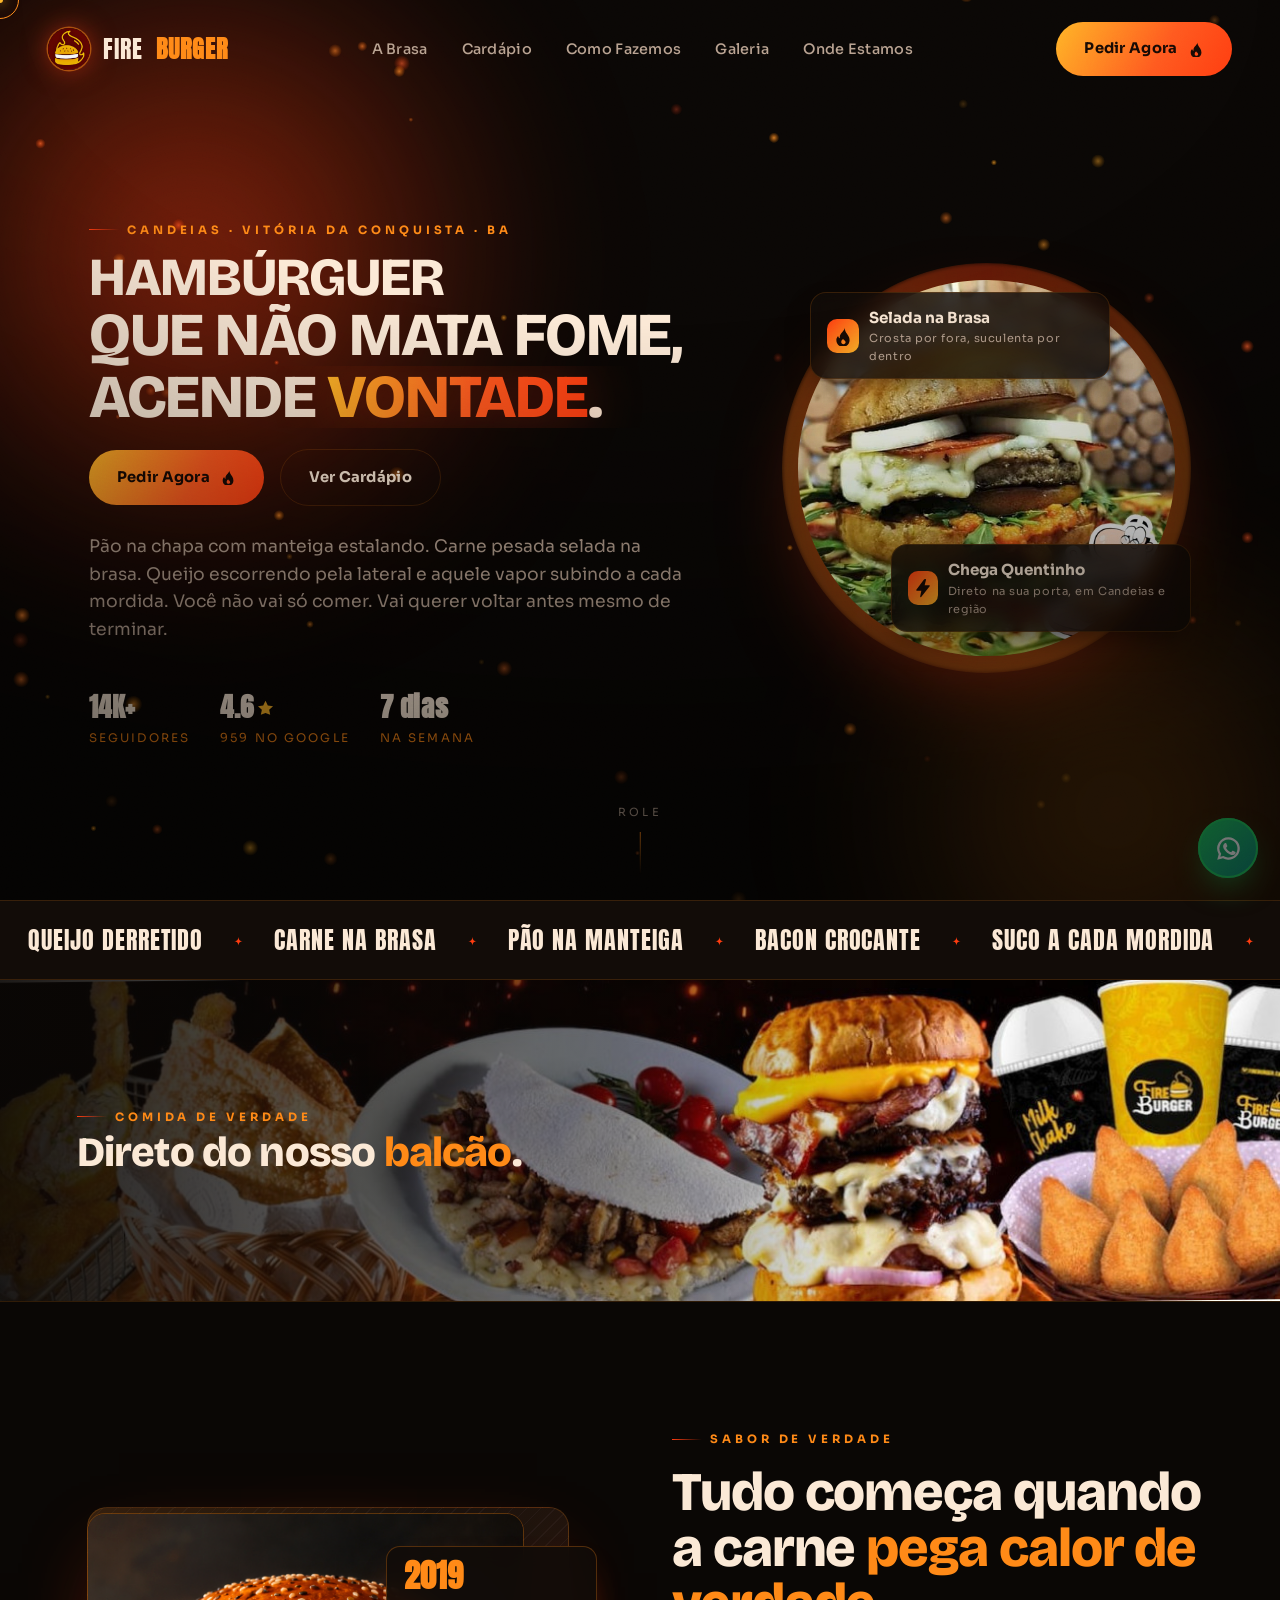
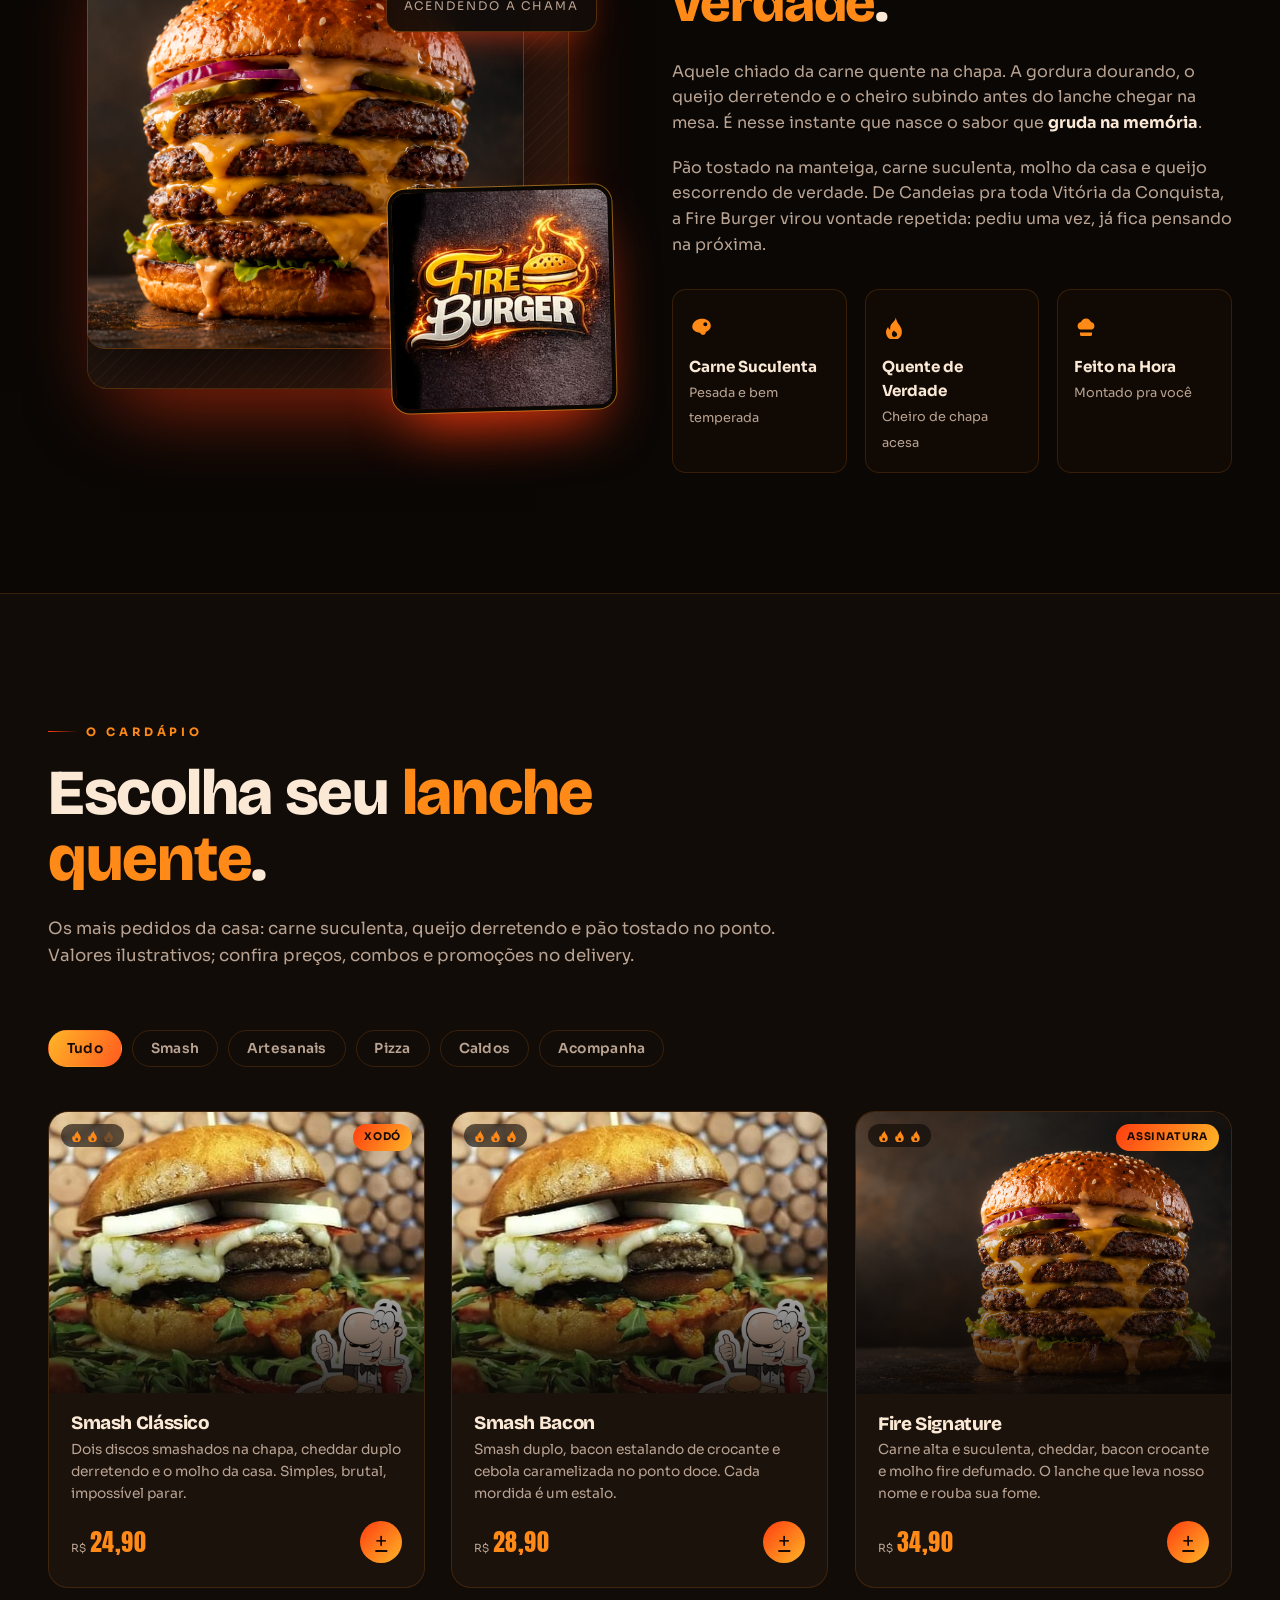
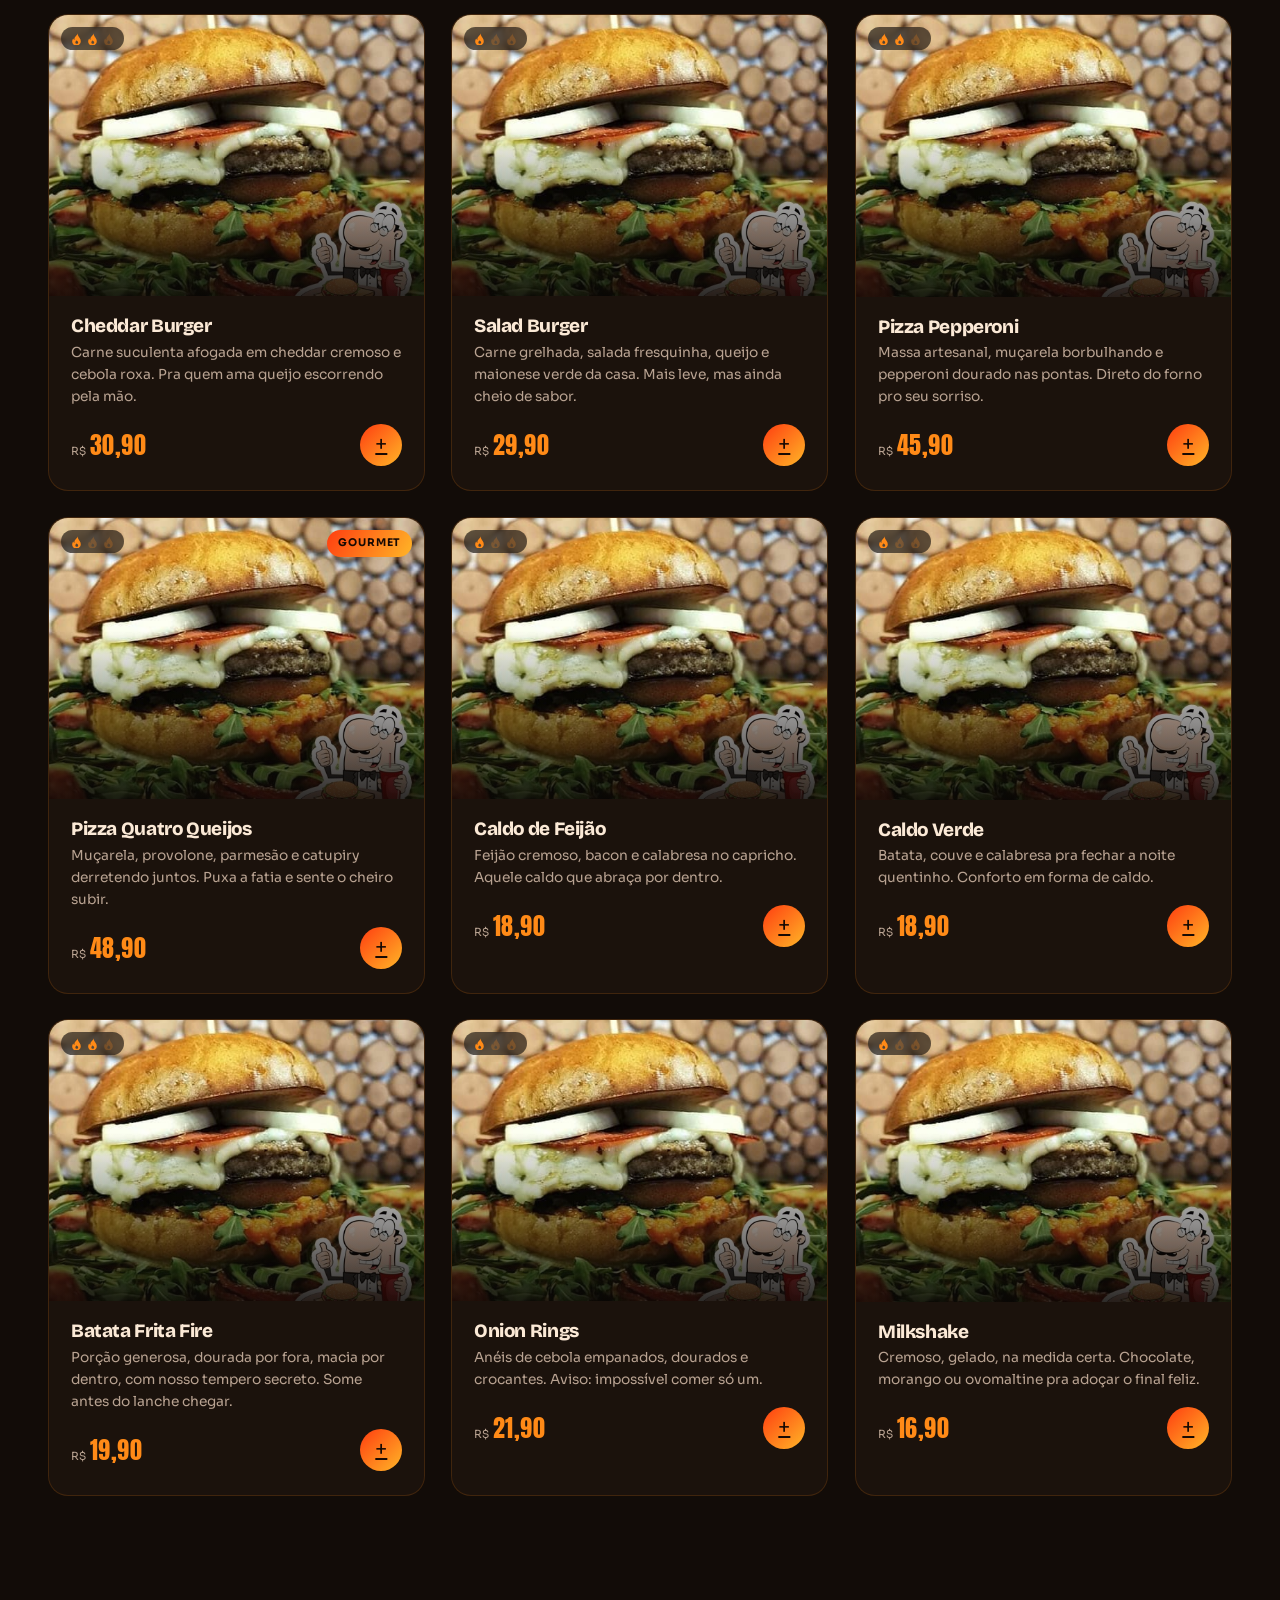
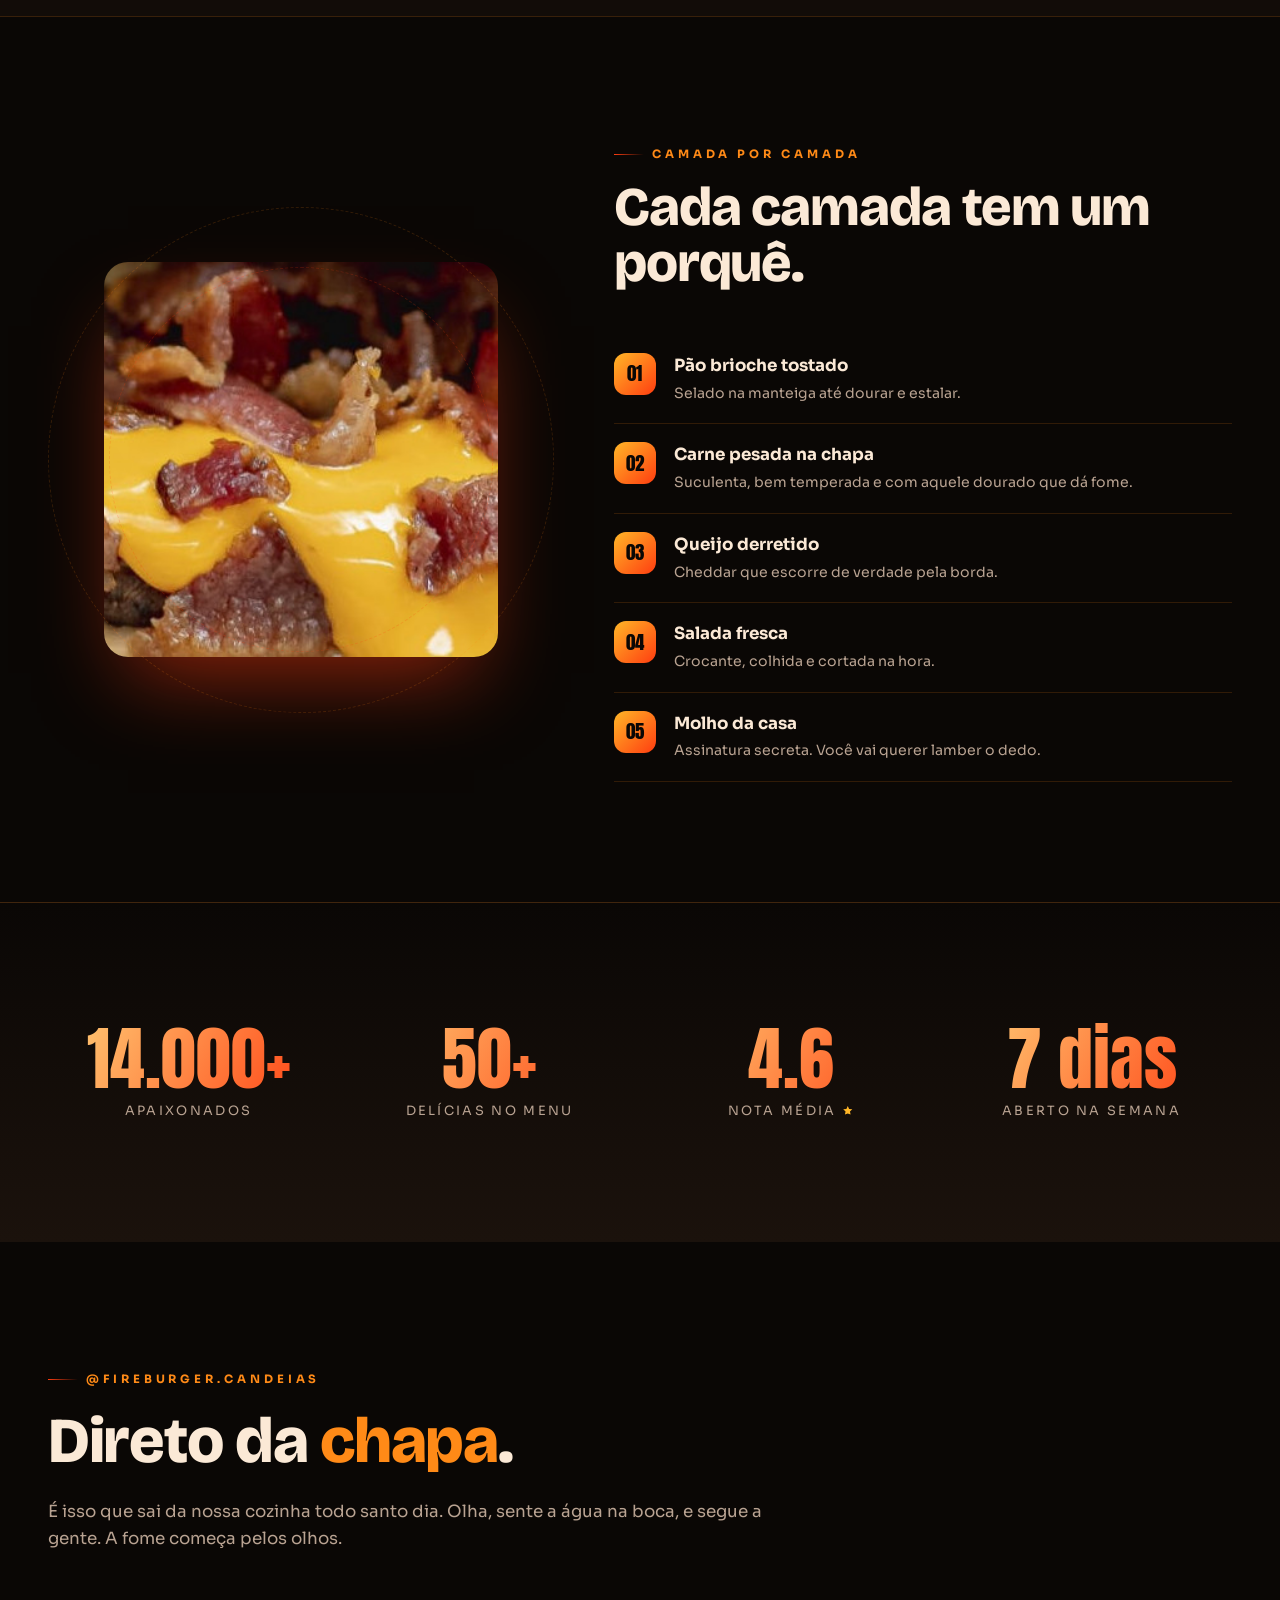
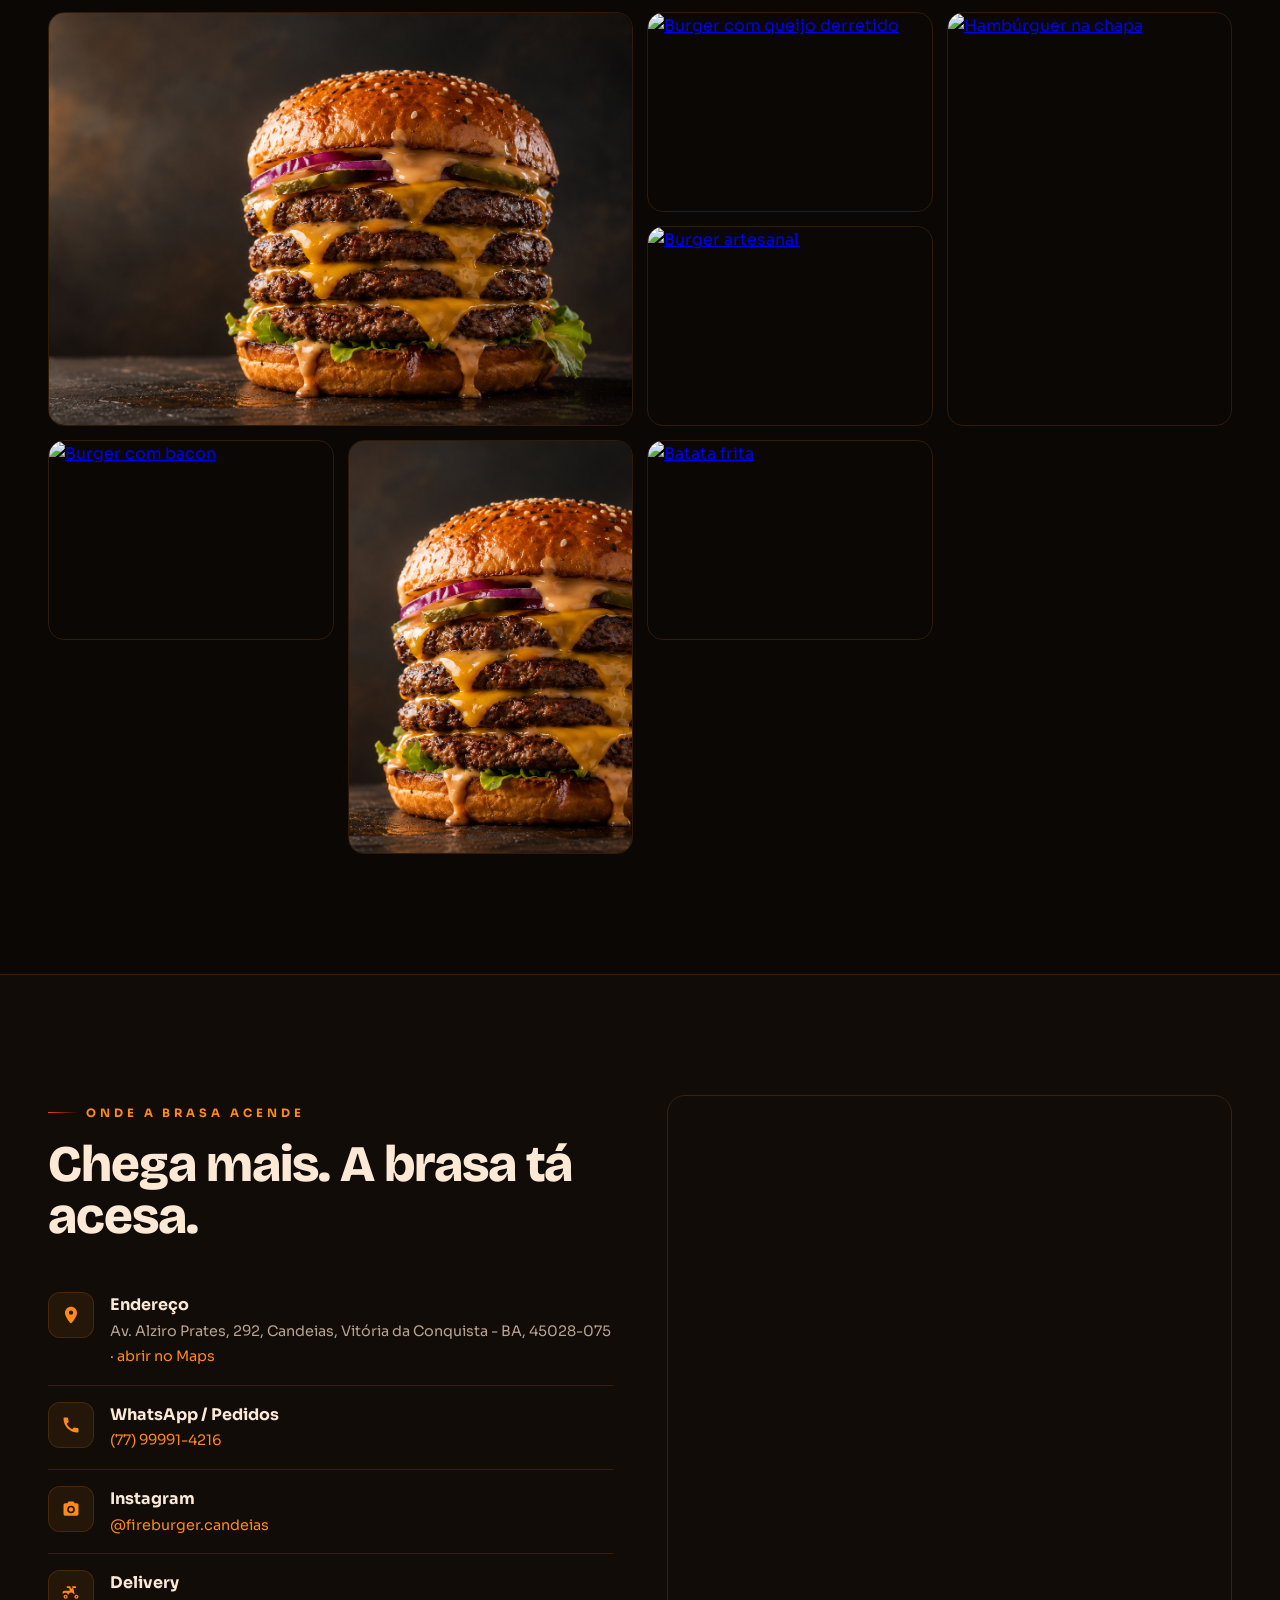
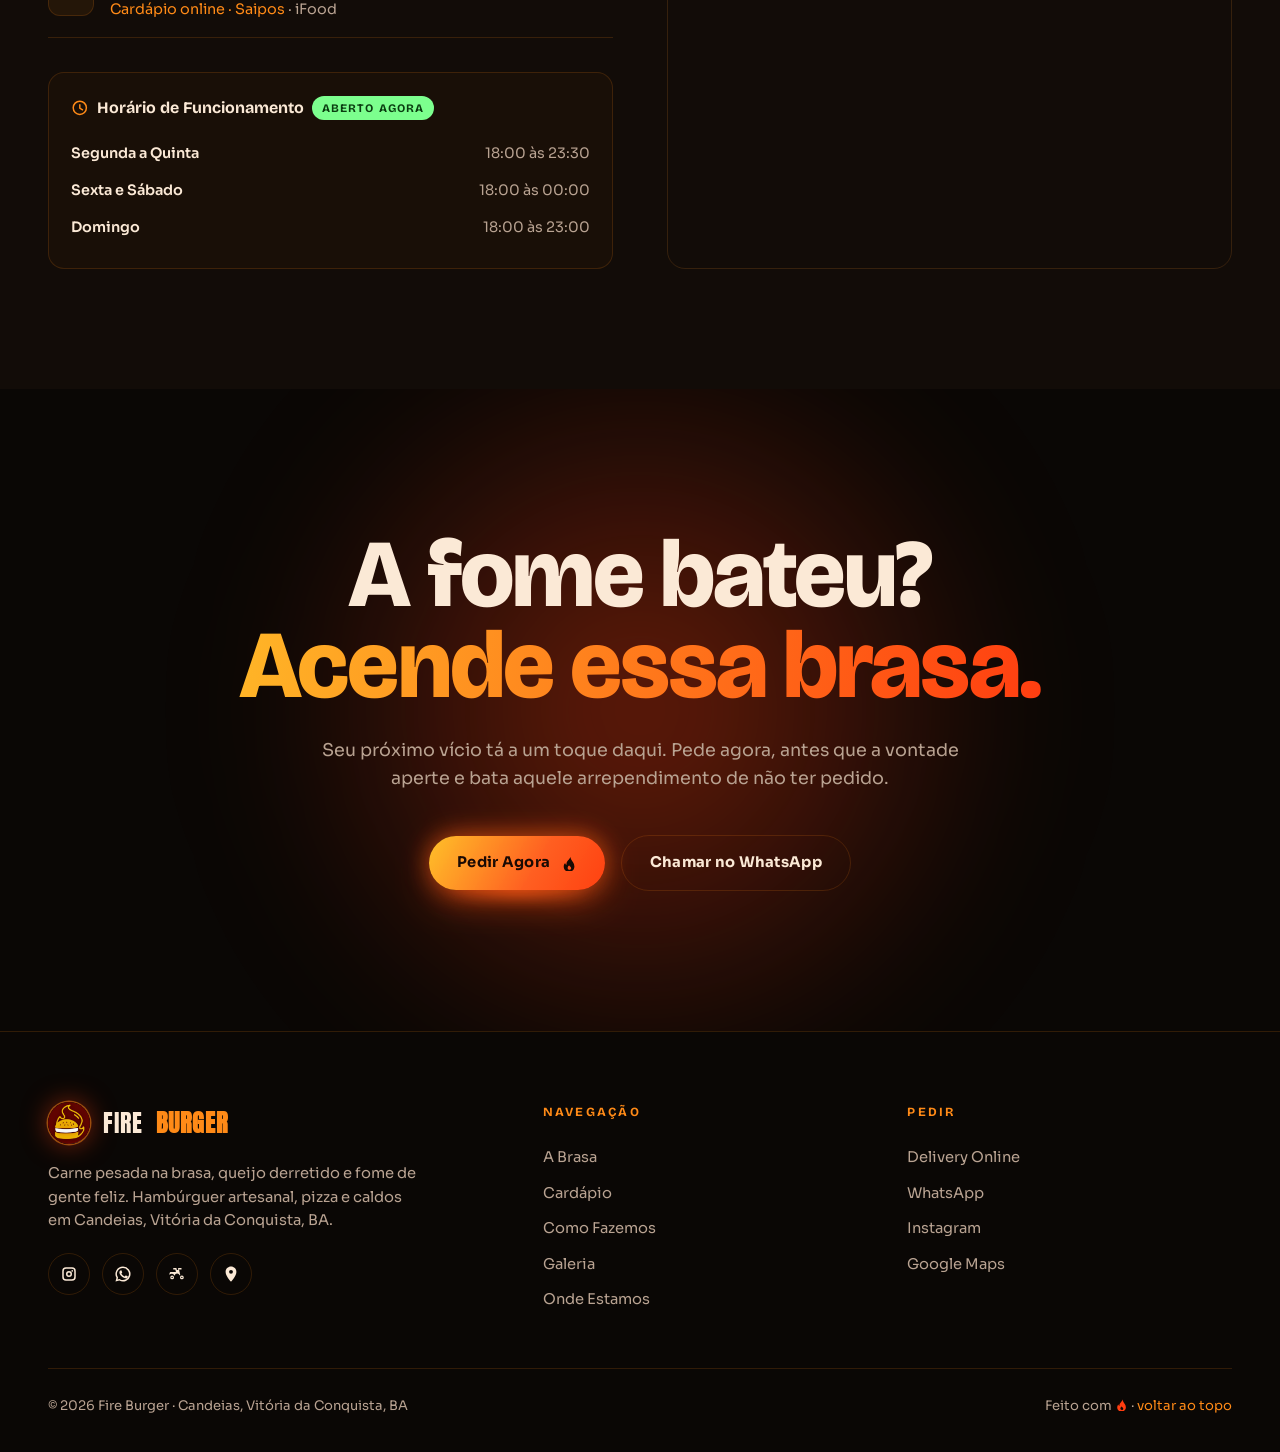
==== index.html @ 4ab3d358 "SEO: schema LocalBusiness, OG tags, geo meta, keywords, maps link - JSON-LD Restaurant schema (ender" ====
<!DOCTYPE html>
<html lang="pt-BR">
<head>
<meta charset="UTF-8" />
<meta name="viewport" content="width=device-width, initial-scale=1.0" />
<title>Fire Burger · Hambúrguer Artesanal na Brasa · Candeias, Vitória da Conquista</title>
<meta name="description" content="Carne pesada selada na brasa, queijo escorrendo e pão tostado na manteiga. Hambúrguer artesanal, pizza e caldos em Candeias, Vitória da Conquista. Peça agora, a fome não espera." />
<meta property="og:title" content="Fire Burger · Hambúrguer que não mata fome, acende vontade." />
<meta property="og:description" content="Carne na brasa, queijo derretido, cada mordida soltando vapor. Candeias, Vitória da Conquista BA." />
<meta property="og:type" content="restaurant" />
<meta property="og:url" content="https://fireburguer.com.br/" />
<meta property="og:image" content="https://fireburguer.com.br/logo-fire-burger-perfil-1024.png" />
<meta property="og:image:width" content="1024" />
<meta property="og:image:height" content="1024" />
<meta property="og:locale" content="pt_BR" />
<meta property="og:site_name" content="Fire Burger" />
<meta name="twitter:card" content="summary_large_image" />
<meta name="twitter:title" content="Fire Burger · Hambúrguer Artesanal na Brasa · Candeias, VCA" />
<meta name="twitter:description" content="Carne na brasa, queijo derretido, delivery em Candeias, Vitória da Conquista BA. Peça agora." />
<meta name="twitter:image" content="https://fireburguer.com.br/logo-fire-burger-perfil-1024.png" />
<meta name="robots" content="index, follow" />
<meta name="keywords" content="hamburgueria Candeias, hamburguer artesanal Vitória da Conquista, hamburguer na brasa VCA, hamburgueria delivery Candeias BA, lanche Candeias, hamburguer artesanal Candeias, Fire Burger, pizza Candeias, caldo Candeias, hamburgueria VCA" />
<meta name="geo.region" content="BR-BA" />
<meta name="geo.placename" content="Candeias, Vitória da Conquista" />
<meta name="geo.position" content="-14.857;-40.838" />
<meta name="ICBM" content="-14.857, -40.838" />
<link rel="canonical" href="https://fireburguer.com.br/" />
<link rel="icon" type="image/jpeg" href="logo%20fire%20burguer.jpeg" />
<link rel="apple-touch-icon" href="logo%20fire%20burguer.jpeg" />
<link rel="preconnect" href="https://fonts.googleapis.com" />
<link rel="preconnect" href="https://fonts.gstatic.com" crossorigin />
<link href="https://fonts.googleapis.com/css2?family=Anton&family=Sora:wght@300;400;500;600;700;800&family=Bricolage+Grotesque:opsz,wght@12..96,500;12..96,700;12..96,800&display=swap" rel="stylesheet" />
<style>
/* ============================================================
   FIRE BURGER — single-file premium presentation site
   Paleta: carvão + brasa (ember red → orange → amber)
   Trocar fotos/preços/horários reais do cliente onde marcado.
   ============================================================ */

:root{
  --char-900:#0a0705;       /* carvão profundo */
  --char-800:#120c08;
  --char-700:#1b120c;
  --char-600:#241710;
  --ember:#ff3d10;          /* brasa */
  --ember-hot:#ff5a1f;
  --flame:#ff8a17;          /* chama */
  --amber:#ffb627;          /* âmbar */
  --gold:#ffd27a;
  --cream:#fbe9d6;
  --smoke:#b9a392;
  --line:rgba(255,138,23,.16);
  --glow:0 0 60px rgba(255,61,16,.45);
  --maxw:1240px;
  --ease:cubic-bezier(.16,1,.3,1);
}

*{box-sizing:border-box;margin:0;padding:0}
html{scroll-behavior:smooth}
body{
  background:var(--char-900);
  color:var(--cream);
  font-family:"Sora",system-ui,sans-serif;
  font-weight:400;
  line-height:1.6;
  overflow-x:hidden;
  -webkit-font-smoothing:antialiased;
  cursor:none;
}
@media (hover:none){body{cursor:auto}}

::selection{background:var(--ember);color:#fff}

/* ---------- SVG icon system (custom Fire Burger) ---------- */
.svgi{width:1em;height:1em;display:inline-block;vertical-align:-.14em;fill:currentColor;flex:none}
.brand .fl .svgi{width:19px;height:19px;color:#180a04}
.btn .svgi{width:1.1em;height:1.1em;margin-left:.1em}
.hero-badge .ic .svgi{width:20px;height:20px}
.marquee i .svgi{width:.62em;height:.62em;color:var(--ember);vertical-align:-.05em}
.pillar .ic{color:var(--flame)}
.pillar .ic .svgi{width:1.5rem;height:1.5rem}
.info-list .ic{color:var(--flame)}
.info-list .ic .svgi{width:1.25rem;height:1.25rem}
.hours h4 .svgi{width:1.1em;height:1.1em;color:var(--flame);vertical-align:-.18em}
.card-fire .svgi{width:13px;height:13px;color:var(--flame)}
.foot-soc a .svgi{width:18px;height:18px}
.wa-float .svgi{width:27px;height:27px}
.star-suffix{width:.7em;height:.7em;color:var(--amber);margin-left:.08em;vertical-align:.02em}
.foot-bot .svgi{width:1em;height:1em;color:var(--ember);vertical-align:-.14em}

/* ---------- grain + atmosfera global ---------- */
body::before{
  content:"";position:fixed;inset:0;z-index:9990;pointer-events:none;
  opacity:.05;mix-blend-mode:overlay;
  background-image:url("data:image/svg+xml,%3Csvg xmlns='http://www.w3.org/2000/svg' width='160' height='160'%3E%3Cfilter id='n'%3E%3CfeTurbulence type='fractalNoise' baseFrequency='.8' numOctaves='3'/%3E%3C/filter%3E%3Crect width='100%25' height='100%25' filter='url(%23n)'/%3E%3C/svg%3E");
}
.vignette{position:fixed;inset:0;z-index:9989;pointer-events:none;
  background:radial-gradient(120% 90% at 50% 0%,transparent 40%,rgba(0,0,0,.55) 100%);}

/* embers canvas */
#embers{position:fixed;inset:0;z-index:1;pointer-events:none}

/* ---------- custom cursor ---------- */
.cursor,.cursor-dot{position:fixed;top:0;left:0;z-index:9999;pointer-events:none;border-radius:50%;
  transform:translate(-50%,-50%);mix-blend-mode:screen}
.cursor{width:38px;height:38px;border:1.5px solid var(--flame);transition:width .25s,height .25s,background .25s;}
.cursor-dot{width:6px;height:6px;background:var(--amber);box-shadow:0 0 12px var(--amber)}
.cursor.grow{width:70px;height:70px;background:rgba(255,90,31,.12);border-color:transparent}
@media (hover:none){.cursor,.cursor-dot{display:none}}

/* ---------- layout helpers ---------- */
.wrap{max-width:var(--maxw);margin:0 auto;padding:0 28px;position:relative;z-index:2}
section{position:relative;z-index:2}
.eyebrow{font-family:"Sora";font-weight:700;font-size:.72rem;letter-spacing:.34em;text-transform:uppercase;
  color:var(--flame);display:inline-flex;align-items:center;gap:.7em}
.eyebrow::before{content:"";width:30px;height:1px;background:linear-gradient(90deg,var(--ember),transparent)}
h1,h2,h3{font-family:"Bricolage Grotesque","Sora",sans-serif;font-weight:800;line-height:1.02;letter-spacing:-.02em}
.display{font-family:"Anton",sans-serif;font-weight:400;letter-spacing:.01em;text-transform:uppercase;line-height:.86}

.btn{position:relative;display:inline-flex;align-items:center;gap:.6em;font-family:"Sora";font-weight:700;
  font-size:.92rem;letter-spacing:.02em;padding:1.05em 1.9em;border-radius:100px;border:none;cursor:none;
  text-decoration:none;color:#180a04;overflow:hidden;isolation:isolate;transition:transform .4s var(--ease),box-shadow .4s}
.btn::before{content:"";position:absolute;inset:0;z-index:-1;
  background:linear-gradient(120deg,var(--amber),var(--ember-hot) 60%,var(--ember));transition:transform .5s var(--ease)}
.btn::after{content:"";position:absolute;inset:0;z-index:-1;transform:translateX(-101%);
  background:linear-gradient(120deg,var(--gold),var(--flame));transition:transform .5s var(--ease)}
.btn:hover{transform:translateY(-3px);box-shadow:0 18px 40px -12px rgba(255,61,16,.7)}
.btn:hover::after{transform:translateX(0)}
.btn--ghost{color:var(--cream);background:transparent;border:1.5px solid var(--line)}
.btn--ghost::before,.btn--ghost::after{display:none}
.btn--ghost:hover{border-color:var(--flame);background:rgba(255,138,23,.07)}

/* ---------- botão pegando fogo (acende no hover) ---------- */
.firewrap{position:relative;display:inline-flex;isolation:isolate}
.firewrap .flames{position:absolute;left:3%;right:3%;bottom:-14px;height:62px;z-index:-1;pointer-events:none;
  transform-origin:bottom center;transform:translateY(12px) scaleY(.3);opacity:0;
  transition:opacity .22s ease,transform .35s var(--ease);
  filter:blur(6px) contrast(1.15);
  background:
    radial-gradient(closest-side at 10% 100%,#ffe680,#ff7a00 50%,transparent 70%),
    radial-gradient(closest-side at 26% 100%,#ffc233,#ff3d10 50%,transparent 72%),
    radial-gradient(closest-side at 42% 100%,#ffe680,#ff7a00 50%,transparent 70%),
    radial-gradient(closest-side at 58% 100%,#ffc233,#ff3d10 50%,transparent 72%),
    radial-gradient(closest-side at 74% 100%,#ffe680,#ff8a17 50%,transparent 70%),
    radial-gradient(closest-side at 90% 100%,#ffd24d,#ff5a1f 50%,transparent 72%);
  background-size:20% 100%,22% 132%,18% 116%,22% 132%,18% 112%,20% 126%;
  background-repeat:no-repeat;
  background-position:10% 100%,26% 100%,42% 100%,58% 100%,74% 100%,90% 100%;}
.firewrap:hover .flames,.firewrap:focus-within .flames,.firewrap--hot .flames{opacity:1;transform:translateY(0) scaleY(1);
  animation:flicker .5s ease-in-out infinite alternate}
@keyframes flicker{
  0%{background-position:10% 100%,26% 86%,42% 104%,58% 84%,74% 96%,90% 90%;filter:blur(6px) brightness(1)}
  50%{background-position:12% 60%,24% 48%,44% 72%,56% 46%,72% 58%,88% 52%;filter:blur(8px) brightness(1.38)}
  100%{background-position:9% 82%,27% 62%,41% 90%,59% 58%,75% 76%,91% 68%;filter:blur(6px) brightness(1.14)}}
.firewrap .btn{transition:transform .4s var(--ease),box-shadow .4s,filter .35s}
.firewrap:hover .btn,.firewrap--hot .btn{filter:brightness(1.06);box-shadow:0 -3px 24px rgba(255,90,20,.55),0 12px 38px -8px rgba(255,80,20,.85)}
.firewrap::after{content:"";position:absolute;left:8%;right:8%;bottom:-10px;height:22px;z-index:-2;border-radius:50%;
  background:radial-gradient(ellipse,rgba(255,90,20,.8),transparent 70%);filter:blur(7px);opacity:0;transition:opacity .3s}
.firewrap:hover::after,.firewrap--hot::after{opacity:1;animation:emberpulse 1.4s ease-in-out infinite}
@keyframes emberpulse{50%{opacity:.5;transform:scaleX(1.14)}}
@media(prefers-reduced-motion:reduce){.firewrap .flames,.firewrap::after{animation:none;transition:opacity .2s}}

/* ============================================================ NAV */
header.nav{position:fixed;top:0;left:0;right:0;z-index:9000;transition:.4s var(--ease)}
.nav-inner{max-width:var(--maxw);margin:0 auto;padding:22px 28px;display:flex;align-items:center;justify-content:space-between}
.nav.menu-open{background:rgba(10,7,5,.94);border-bottom:1px solid var(--line)}
.nav.scrolled{backdrop-filter:blur(14px);background:rgba(10,7,5,.72);border-bottom:1px solid var(--line)}
.nav.scrolled .nav-inner{padding:14px 28px}
.brand{display:flex;align-items:center;gap:.55em;font-family:"Anton";font-size:1.5rem;letter-spacing:.04em;
  text-transform:uppercase;color:var(--cream);text-decoration:none}
.brand .fl{display:inline-grid;place-items:center;width:34px;height:34px;border-radius:50%;
  background:radial-gradient(circle at 50% 35%,var(--amber),var(--ember) 70%);box-shadow:var(--glow);font-size:1rem}
.brand-logo{width:42px;height:42px;border-radius:50%;object-fit:cover;flex:none;
  box-shadow:0 0 0 1.5px rgba(255,138,23,.5),0 0 26px rgba(255,61,16,.5);transition:transform .5s var(--ease),box-shadow .5s}
.brand:hover .brand-logo{transform:rotate(-8deg) scale(1.06);box-shadow:0 0 0 1.5px var(--amber),0 0 36px rgba(255,90,31,.75)}
.brand b{color:var(--flame)}
.nav-links{display:flex;align-items:center;gap:34px}
.nav-links a{color:var(--smoke);text-decoration:none;font-size:.9rem;font-weight:500;letter-spacing:.02em;position:relative;transition:color .3s}
.nav-links a::after{content:"";position:absolute;left:0;bottom:-6px;height:2px;width:0;background:var(--ember);transition:width .35s var(--ease)}
.nav-links a:hover{color:var(--cream)}
.nav-links a:hover::after{width:100%}
.nav-cta{display:flex;align-items:center;gap:14px}
.burger-ico{display:none;flex-direction:column;gap:5px;background:none;border:none;cursor:none;padding:6px}
.burger-ico span{width:26px;height:2px;background:var(--cream);transition:.3s}
@media(max-width:920px){
  body.menu-open{overflow:hidden}
  .nav-inner{position:relative;z-index:9002}
  .nav-links{position:fixed;top:0;left:0;width:100vw;height:100dvh;min-height:100svh;
    flex-direction:column;justify-content:center;align-items:center;padding:96px 28px 40px;
    background:
      radial-gradient(circle at 16% 12%,rgba(255,61,16,.28),transparent 32%),
      radial-gradient(circle at 84% 92%,rgba(255,138,23,.18),transparent 34%),
      linear-gradient(180deg,rgba(10,7,5,.99),rgba(18,10,5,.98));
    backdrop-filter:blur(14px);gap:26px;z-index:9001;transform:translateY(-105%);opacity:0;visibility:hidden;
    pointer-events:none;transition:transform .5s var(--ease),opacity .3s ease,visibility 0s linear .5s}
  .nav-links.open{transform:translateY(0);opacity:1;visibility:visible;pointer-events:auto;transition:transform .5s var(--ease),opacity .3s ease}
  .nav-links a{width:min(320px,86vw);padding:14px 18px;border:1px solid rgba(255,138,23,.16);border-radius:12px;
    background:rgba(255,138,23,.035);text-align:center;font-size:1.35rem;font-family:"Bricolage Grotesque";color:var(--cream)}
  .nav-links a::after{display:none}
  .nav-links a:hover{background:rgba(255,138,23,.1);border-color:rgba(255,138,23,.38)}
  .burger-ico{display:flex;z-index:9001}
  .burger-ico.open span:nth-child(1){transform:translateY(7px) rotate(45deg)}
  .burger-ico.open span:nth-child(2){opacity:0}
  .burger-ico.open span:nth-child(3){transform:translateY(-7px) rotate(-45deg)}
  .nav .desk-cta{display:none}
}

/* ============================================================ HERO */
.hero{min-height:100svh;display:flex;align-items:center;padding-top:120px;padding-bottom:60px;position:relative;overflow:hidden}
.hero-bg{position:absolute;inset:0;z-index:0}
.hero-bg .glow{position:absolute;border-radius:50%;filter:blur(80px);opacity:.55}
.hero-bg .g1{width:60vw;height:60vw;left:-15vw;top:-10vw;background:radial-gradient(circle,var(--ember),transparent 65%)}
.hero-bg .g2{width:50vw;height:50vw;right:-12vw;bottom:-18vw;background:radial-gradient(circle,var(--flame),transparent 60%);opacity:.4}
.hero-grid{display:grid;grid-template-columns:minmax(0,1fr) minmax(420px,.88fr);gap:56px;align-items:center;width:100%}
.hero-copy{position:relative;z-index:3;min-width:0;max-width:640px}
.hero h1{max-width:640px;font-size:clamp(3rem,5.35vw,5.65rem);margin:.18em 0 .34em}
.hero h1 .line{display:block;overflow:hidden}
.hero h1 .line>span{display:block;transform:translateY(110%);transition:transform 1s var(--ease)}
.hero h1 .line:first-child>span{font-size:.88em}
.hero h1 em{font-style:normal;color:transparent;background:linear-gradient(100deg,var(--amber),var(--ember-hot) 55%,var(--ember));
  -webkit-background-clip:text;background-clip:text;filter:drop-shadow(0 4px 30px rgba(255,61,16,.45))}
.hero p.lead{max-width:46ch;color:var(--smoke);font-size:1.08rem;margin-top:1.6em;margin-bottom:0}
.hero-actions{display:flex;gap:16px;flex-wrap:wrap;align-items:center}
.hero-meta{display:flex;gap:30px;margin-top:2.6em;flex-wrap:wrap}
.hero-meta .m{display:flex;flex-direction:column}
.hero-meta .m b{font-family:"Anton";font-size:1.7rem;color:var(--cream);letter-spacing:.02em}
.hero-meta .m span{font-size:.74rem;letter-spacing:.18em;text-transform:uppercase;color:var(--flame)}

/* hero visual */
.hero-visual{position:relative;z-index:2;aspect-ratio:1/1;display:grid;place-items:center;width:clamp(420px,36vw,540px);justify-self:end;margin-right:0}
.disc{position:absolute;inset:6%;border-radius:50%;
  background:conic-gradient(from 0deg,var(--ember),var(--flame),var(--amber),var(--flame),var(--ember));
  filter:blur(2px);opacity:.9;animation:spin 18s linear infinite;mask:radial-gradient(circle,transparent 56%,#000 57%)}
.disc.d2{inset:0;opacity:.35;animation-duration:34s;animation-direction:reverse;mask:radial-gradient(circle,transparent 62%,#000 63%)}
@keyframes spin{to{transform:rotate(360deg)}}
.hero-photo{position:relative;width:92%;aspect-ratio:1/1;border-radius:50%;object-fit:cover;
  box-shadow:0 40px 90px -20px rgba(255,61,16,.55),inset 0 0 0 6px rgba(255,138,23,.18);
  animation:floaty 6s ease-in-out infinite}
@keyframes floaty{50%{transform:translateY(-16px)}}
.hero-badge{position:absolute;z-index:4;background:rgba(18,12,8,.82);backdrop-filter:blur(8px);
  border:1px solid var(--line);border-radius:16px;padding:12px 16px;display:flex;align-items:center;gap:10px;
  box-shadow:0 14px 30px -10px rgba(0,0,0,.6)}
.hero-badge .ic{width:34px;height:34px;border-radius:10px;display:grid;place-items:center;font-size:1.05rem;
  background:linear-gradient(135deg,var(--ember),var(--amber));color:#180a04}
.hero-badge b{font-size:.95rem;color:var(--cream)}
.hero-badge small{display:block;color:var(--smoke);font-size:.7rem;letter-spacing:.05em}
.hb-1{top:7%;left:7%;animation:floaty 5s ease-in-out infinite}
.hb-2{bottom:11%;right:0;animation:floaty 7s ease-in-out infinite .6s}
.scroll-cue{position:absolute;bottom:26px;left:50%;transform:translateX(-50%);z-index:5;
  font-size:.7rem;letter-spacing:.3em;text-transform:uppercase;color:var(--smoke);display:flex;flex-direction:column;align-items:center;gap:10px}
.scroll-cue .bar{width:1px;height:42px;background:linear-gradient(var(--flame),transparent);animation:cue 1.8s ease-in-out infinite}
@keyframes cue{0%,100%{opacity:.3;transform:scaleY(.5)}50%{opacity:1;transform:scaleY(1)}}
@media(min-width:921px){
  .hero{padding-top:120px}
  .hero-grid{grid-template-columns:minmax(0,1fr) minmax(400px,.86fr);gap:52px}
  .hero-visual{width:clamp(400px,35vw,530px);height:auto;aspect-ratio:1/1;justify-self:end;margin-right:0;transform:translateY(-18px)}
  .hero-photo{width:92%}
  .hb-1{left:7%;top:7%}.hb-2{right:0;bottom:10%}
}
@media(min-width:921px) and (max-width:1280px){
  .hero-grid{grid-template-columns:minmax(0,1fr) minmax(360px,.78fr);gap:38px}
  .hero-copy{max-width:600px}
  .hero h1{max-width:600px;font-size:clamp(3.35rem,4.75vw,4.55rem)}
  .hero-visual{width:clamp(360px,32vw,450px);transform:translateY(-12px)}
  .hero-badge{max-width:300px}
}
@media(min-width:1700px){
  .hero-copy{max-width:720px}
  .hero h1{max-width:720px;font-size:clamp(4.2rem,5.3vw,6.5rem)}
  .hero-visual{width:clamp(560px,32vw,650px);transform:translateY(-18px)}
}
@media(max-width:920px){.hero-grid{grid-template-columns:1fr;gap:10px}.hero-visual{width:100%;max-width:440px;margin:0 auto;margin-right:auto;justify-self:center;order:-1}.hb-1{left:0}.hb-2{right:0}}

/* ============================================================ MARQUEE */
.marquee{border-top:1px solid var(--line);border-bottom:1px solid var(--line);background:var(--char-800);
  padding:20px 0;overflow:hidden;white-space:nowrap;position:relative;z-index:3}
.marquee-track{display:inline-flex;gap:0;animation:slide 28s linear infinite}
.marquee:hover .marquee-track{animation-play-state:paused}
.marquee span{font-family:"Anton";font-size:1.5rem;text-transform:uppercase;letter-spacing:.04em;color:var(--cream);padding:0 28px;display:inline-flex;align-items:center;gap:28px}
.marquee span i{color:var(--ember);font-style:normal}
@keyframes slide{to{transform:translateX(-50%)}}

/* ============================================================ FAIXA PRODUTOS REAIS */
.realband{position:relative;overflow:hidden;border-bottom:1px solid var(--line);z-index:3;background:#0a0705}
.realband img{width:100%;display:block;object-fit:cover;min-height:170px;max-height:330px}
.realband-cap{position:absolute;inset:0;display:flex;flex-direction:column;justify-content:center;gap:.4em;padding:0 6vw;
  background:linear-gradient(90deg,rgba(10,7,5,.92),rgba(10,7,5,.45) 48%,rgba(10,7,5,0) 72%)}
.realband-cap h3{font-family:"Bricolage Grotesque";font-size:clamp(1.5rem,3.6vw,2.6rem);line-height:1}
.realband-cap h3 em{font-style:normal;color:var(--flame)}
@media(max-width:560px){.realband-cap{background:linear-gradient(rgba(10,7,5,.55),rgba(10,7,5,.55))}.realband img{min-height:150px}}

/* ============================================================ generic section head */
.shead{max-width:760px;margin-bottom:60px}
.shead h2{font-size:clamp(2.2rem,5.2vw,4rem);margin:.3em 0 .4em}
.shead p{color:var(--smoke);font-size:1.05rem}
.sec-pad{padding:120px 0}

/* ============================================================ SOBRE */
.about{position:relative}
.about-grid{display:grid;grid-template-columns:1fr 1fr;gap:64px;align-items:center}
.about-photos{position:relative;aspect-ratio:1/1;isolation:isolate}
.about-photos::before{content:"";position:absolute;inset:7%;border-radius:20px;
  background:
    linear-gradient(135deg,rgba(255,138,23,.12),transparent 36%,rgba(255,61,16,.12)),
    repeating-linear-gradient(135deg,rgba(255,255,255,.035) 0 1px,transparent 1px 10px),
    var(--char-700);
  border:1px solid rgba(255,138,23,.18);box-shadow:0 34px 80px -32px rgba(255,61,16,.75);z-index:-2}
.about-photos::after{content:"";position:absolute;inset:0;border-radius:50%;
  background:radial-gradient(circle,rgba(255,61,16,.28),transparent 62%);filter:blur(28px);z-index:-3}
.about-photos img{position:absolute;object-fit:cover;box-shadow:0 30px 60px -20px rgba(0,0,0,.7)}
.about-photos .p1{width:78%;height:78%;top:8%;left:7%;border-radius:18px;border:1px solid rgba(255,138,23,.28);
  object-position:68% 50%;filter:saturate(1.06) contrast(1.04)}
.about-photos .p2{width:40%;height:40%;right:-1%;bottom:3%;border-radius:18px;border:4px solid var(--char-900);
  background:var(--char-900);box-shadow:0 0 0 1px rgba(255,182,39,.5),0 28px 56px -18px rgba(255,61,16,.85);
  transform:rotate(-1.5deg)}
.about-photos .tag{position:absolute;top:14%;right:2%;background:rgba(18,12,8,.88);border:1px solid rgba(255,138,23,.28);
  backdrop-filter:blur(10px);border-radius:14px;padding:13px 17px;z-index:3;box-shadow:0 18px 42px -22px rgba(255,61,16,.85)}
.about-photos .tag b{font-family:"Anton";font-size:2rem;color:var(--flame);display:block;line-height:1}
.about-photos .tag span{font-size:.74rem;letter-spacing:.16em;text-transform:uppercase;color:var(--smoke)}
.about-copy h2{font-size:clamp(2rem,4.6vw,3.4rem);margin:.3em 0 .5em}
.about-copy p{color:var(--smoke);margin-bottom:1.2em}
.about-copy strong{color:var(--cream)}
.pillars{display:grid;grid-template-columns:repeat(3,1fr);gap:18px;margin-top:32px}
.pillar{border:1px solid var(--line);border-radius:14px;padding:18px 16px;background:rgba(255,138,23,.03);transition:.4s var(--ease)}
.pillar:hover{transform:translateY(-6px);border-color:var(--flame);background:rgba(255,138,23,.07)}
.pillar .ic{font-size:1.5rem;margin-bottom:8px}
.pillar b{display:block;font-size:.95rem;color:var(--cream)}
.pillar span{font-size:.8rem;color:var(--smoke)}
@media(max-width:880px){.about-grid{grid-template-columns:1fr;gap:80px}}

/* ============================================================ CARDÁPIO */
.menu{background:var(--char-800);border-top:1px solid var(--line);border-bottom:1px solid var(--line)}
.menu-filters{display:flex;gap:10px;flex-wrap:wrap;margin-bottom:44px}
.filter{font-family:"Sora";font-weight:600;font-size:.86rem;letter-spacing:.02em;color:var(--smoke);
  border:1px solid var(--line);background:transparent;border-radius:100px;padding:.65em 1.3em;cursor:none;transition:.3s}
.filter.active,.filter:hover{color:#180a04;background:linear-gradient(120deg,var(--amber),var(--ember-hot));border-color:transparent}
.menu-grid{display:grid;grid-template-columns:repeat(3,1fr);gap:26px}
.card{position:relative;border:1px solid var(--line);border-radius:20px;overflow:hidden;background:var(--char-700);
  transition:transform .5s var(--ease),box-shadow .5s,border-color .5s;will-change:transform}
.card:hover{transform:translateY(-10px);border-color:rgba(255,138,23,.4);box-shadow:0 30px 60px -22px rgba(255,61,16,.5)}
.card-img{position:relative;aspect-ratio:4/3;overflow:hidden}
.card-img img{width:100%;height:100%;object-fit:cover;transition:transform .8s var(--ease)}
.card:hover .card-img img{transform:scale(1.08)}
.card-img::after{content:"";position:absolute;inset:0;background:linear-gradient(transparent 40%,rgba(10,7,5,.85))}
.card-fire{position:absolute;top:12px;left:12px;z-index:2;display:flex;gap:3px;background:rgba(10,7,5,.6);
  backdrop-filter:blur(6px);padding:5px 9px;border-radius:100px;font-size:.7rem}
.card-tag{position:absolute;top:12px;right:12px;z-index:2;background:linear-gradient(120deg,var(--ember),var(--amber));
  color:#180a04;font-weight:700;font-size:.66rem;letter-spacing:.08em;text-transform:uppercase;padding:5px 11px;border-radius:100px}
.card-body{padding:20px 22px 24px}
.card-body h3{font-size:1.18rem;margin-bottom:6px}
.card-body p{font-size:.86rem;color:var(--smoke);min-height:2.6em;margin-bottom:16px}
.card-foot{display:flex;align-items:center;justify-content:space-between}
.price{font-family:"Anton";font-size:1.5rem;color:var(--flame);letter-spacing:.02em}
.price small{font-size:.7rem;color:var(--smoke);font-family:"Sora";margin-right:3px}
.card-add{width:42px;height:42px;border-radius:50%;display:grid;place-items:center;cursor:none;
  background:linear-gradient(135deg,var(--ember),var(--amber));color:#180a04;border:none;font-size:1.3rem;
  transition:.35s var(--ease)}
.card-add:hover{transform:rotate(90deg) scale(1.08)}
@media(max-width:980px){.menu-grid{grid-template-columns:repeat(2,1fr)}}
@media(max-width:620px){.menu-grid{grid-template-columns:1fr}}

/* ============================================================ MONTAGEM / ingredientes */
.build{overflow:hidden}
.build-grid{display:grid;grid-template-columns:.9fr 1.1fr;gap:60px;align-items:center}
.stack{position:relative;aspect-ratio:1/1;display:grid;place-items:center}
.stack .ring{position:absolute;inset:0;border-radius:50%;border:1px dashed var(--line);animation:spin 40s linear infinite}
.stack .ring.r2{inset:12%;animation-duration:26s;animation-direction:reverse;border-color:rgba(255,61,16,.18)}
.stack-photo{width:78%;border-radius:24px;object-fit:cover;aspect-ratio:1/1;
  box-shadow:0 40px 80px -24px rgba(255,61,16,.55)}
.layers{list-style:none}
.layers li{display:flex;align-items:flex-start;gap:18px;padding:18px 0;border-bottom:1px solid var(--line);
  opacity:0;transform:translateX(30px);transition:.7s var(--ease)}
.layers li.in{opacity:1;transform:none}
.layers .n{font-family:"Anton";font-size:1.2rem;color:var(--char-900);background:linear-gradient(135deg,var(--amber),var(--ember));
  min-width:42px;height:42px;border-radius:12px;display:grid;place-items:center}
.layers b{display:block;font-size:1.05rem;color:var(--cream)}
.layers span{font-size:.88rem;color:var(--smoke)}
@media(max-width:880px){.build-grid{grid-template-columns:1fr;gap:50px}}

/* ============================================================ NÚMEROS */
.stats{background:linear-gradient(180deg,var(--char-900),var(--char-700));border-top:1px solid var(--line)}
.stats-grid{display:grid;grid-template-columns:repeat(4,1fr);gap:20px;text-align:center}
.stat .num{font-family:"Anton";font-size:clamp(2.6rem,6vw,4.4rem);line-height:1;
  color:transparent;background:linear-gradient(120deg,var(--gold),var(--ember));-webkit-background-clip:text;background-clip:text}
.stat .lbl{font-size:.8rem;letter-spacing:.18em;text-transform:uppercase;color:var(--smoke);margin-top:8px}
@media(max-width:760px){.stats-grid{grid-template-columns:repeat(2,1fr);gap:40px 20px}}

/* ============================================================ GALERIA */
.gallery-grid{display:grid;grid-template-columns:repeat(4,1fr);grid-auto-rows:200px;gap:14px}
.gallery-grid a{position:relative;overflow:hidden;border-radius:16px;border:1px solid var(--line)}
.gallery-grid img{width:100%;height:100%;object-fit:cover;transition:transform .8s var(--ease),filter .5s}
.gallery-grid a:hover img{transform:scale(1.1)}
.gallery-grid a::after{content:"";position:absolute;inset:0;background:linear-gradient(transparent,rgba(255,61,16,.25));opacity:0;transition:.4s}
.gallery-grid a:hover::after{opacity:1}
.gallery-grid .big{grid-column:span 2;grid-row:span 2}
.gallery-grid .tall{grid-row:span 2}
@media(max-width:760px){.gallery-grid{grid-template-columns:repeat(2,1fr);grid-auto-rows:150px}.gallery-grid .big{grid-column:span 2}}

/* ============================================================ LOCAL / CONTATO */
.contact{background:var(--char-800);border-top:1px solid var(--line)}
.contact-grid{display:grid;grid-template-columns:1fr 1fr;gap:54px;align-items:stretch}
.info-list{list-style:none;margin:34px 0}
.info-list li{display:flex;gap:16px;padding:16px 0;border-bottom:1px solid var(--line)}
.info-list .ic{width:46px;height:46px;border-radius:12px;flex:none;display:grid;place-items:center;font-size:1.2rem;
  background:rgba(255,138,23,.08);border:1px solid var(--line)}
.info-list b{display:block;color:var(--cream);font-size:1rem}
.info-list span{color:var(--smoke);font-size:.9rem}
.info-list a{color:var(--flame);text-decoration:none}
.hours{margin-top:24px;border:1px solid var(--line);border-radius:16px;padding:22px;background:rgba(255,138,23,.03)}
.hours h4{font-family:"Bricolage Grotesque";font-size:1rem;margin-bottom:14px;color:var(--cream);display:flex;align-items:center;gap:8px}
.hours .row{display:flex;justify-content:space-between;font-size:.9rem;padding:7px 0;color:var(--smoke)}
.hours .row b{color:var(--cream);font-weight:600}
.hours .open-pill{font-size:.72rem;letter-spacing:.1em;text-transform:uppercase;color:#0a3d10;background:#7CFF8E;
  padding:3px 10px;border-radius:100px;font-weight:700}
.map-wrap{border-radius:18px;overflow:hidden;border:1px solid var(--line);min-height:420px;position:relative;filter:grayscale(.2) contrast(1.05)}
.map-wrap iframe{width:100%;height:100%;min-height:420px;border:0;filter:invert(.92) hue-rotate(180deg) saturate(.8)}
@media(max-width:880px){.contact-grid{grid-template-columns:1fr;gap:40px}}

/* ============================================================ CTA FINAL */
.cta-final{position:relative;text-align:center;padding:140px 0;overflow:hidden}
.cta-final .glow{position:absolute;width:70vw;height:70vw;left:50%;top:50%;transform:translate(-50%,-50%);
  background:radial-gradient(circle,rgba(255,61,16,.4),transparent 60%);filter:blur(70px);z-index:0}
.cta-final h2{position:relative;z-index:2;font-size:clamp(2.6rem,8vw,6rem);line-height:.95}
.cta-final h2 em{font-style:normal;color:transparent;background:linear-gradient(100deg,var(--amber),var(--ember));-webkit-background-clip:text;background-clip:text}
.cta-final p{position:relative;z-index:2;color:var(--smoke);max-width:50ch;margin:1.4em auto 2.4em;font-size:1.1rem}
.cta-final .hero-actions{justify-content:center;position:relative;z-index:2}

/* ============================================================ FOOTER */
footer{background:var(--char-900);border-top:1px solid var(--line);padding:70px 0 36px}
.foot-grid{display:grid;grid-template-columns:1.4fr 1fr 1fr;gap:40px;margin-bottom:50px}
.foot-brand .brand{margin-bottom:18px}
.foot-brand p{color:var(--smoke);font-size:.92rem;max-width:34ch}
.foot-soc{display:flex;gap:12px;margin-top:20px}
.foot-soc a{width:42px;height:42px;border-radius:50%;border:1px solid var(--line);display:grid;place-items:center;
  color:var(--cream);text-decoration:none;transition:.35s var(--ease)}
.foot-soc a:hover{background:linear-gradient(135deg,var(--ember),var(--amber));color:#180a04;transform:translateY(-4px)}
.foot-col h5{font-family:"Bricolage Grotesque";font-size:.78rem;letter-spacing:.18em;text-transform:uppercase;color:var(--flame);margin-bottom:18px}
.foot-col a{display:block;color:var(--smoke);text-decoration:none;font-size:.92rem;padding:6px 0;transition:.3s}
.foot-col a:hover{color:var(--cream);padding-left:6px}
.foot-bot{border-top:1px solid var(--line);padding-top:26px;display:flex;justify-content:space-between;flex-wrap:wrap;gap:12px;
  color:var(--smoke);font-size:.82rem}
.foot-bot a{color:var(--flame);text-decoration:none}
@media(max-width:760px){.foot-grid{grid-template-columns:1fr;gap:34px}}

/* ---------- floating whatsapp ---------- */
.wa-float{position:fixed;right:22px;bottom:22px;z-index:8000;width:60px;height:60px;border-radius:50%;
  background:linear-gradient(135deg,#25D366,#128C7E);display:grid;place-items:center;color:#fff;font-size:1.7rem;
  text-decoration:none;box-shadow:0 14px 30px -8px rgba(37,211,102,.6);transition:.4s var(--ease);cursor:none}
.wa-float:hover{transform:scale(1.1) rotate(8deg)}
.wa-float::after{content:"";position:absolute;inset:0;border-radius:50%;border:2px solid #25D366;animation:pulse 2s ease-out infinite}
@keyframes pulse{0%{transform:scale(1);opacity:.7}100%{transform:scale(1.7);opacity:0}}

/* ---------- reveal on scroll ---------- */
.reveal{opacity:0;transform:translateY(40px);transition:opacity .9s var(--ease),transform .9s var(--ease)}
.reveal.in{opacity:1;transform:none}
.reveal.d1{transition-delay:.08s}.reveal.d2{transition-delay:.16s}.reveal.d3{transition-delay:.24s}
.reveal.d4{transition-delay:.32s}.reveal.d5{transition-delay:.4s}.reveal.d6{transition-delay:.48s}
@media(prefers-reduced-motion:reduce){*{animation:none!important;transition:none!important}.reveal{opacity:1;transform:none}}

/* ============================================================ MOBILE TUNING */
@media(max-width:760px){
  .sec-pad{padding:92px 0}
  .shead{margin-bottom:44px}
  .hero-actions{width:100%}
  .firewrap{flex:1 1 auto}
  .hero-actions .btn{width:100%;justify-content:center}
}
@media(max-width:560px){
  :root{--maxw:100%}
  .wrap{padding:0 18px}
  .nav-inner{padding:16px 18px}
  .nav.scrolled .nav-inner{padding:11px 18px}
  .brand{font-size:1.25rem}
  .brand-logo{width:36px;height:36px}
  .sec-pad{padding:76px 0}
  .hero{padding-top:100px;min-height:auto}
  .hero h1{font-size:clamp(2.5rem,11vw,3.6rem);margin:.12em 0 .45em}
  .hero p.lead{font-size:1rem}
  .hero-meta{gap:18px 26px;margin-top:2em}
  .hero-meta .m b{font-size:1.4rem}
  .hero-visual{max-width:360px}
  .hb-1,.hb-2{padding:9px 12px}
  .hero-badge .ic{width:30px;height:30px}
  .hero-badge b{font-size:.85rem}
  .hero-badge small{font-size:.62rem}
  .marquee{padding:15px 0}
  .marquee span{font-size:1.15rem;padding:0 18px;gap:18px}
  .shead h2{font-size:clamp(2rem,8.5vw,2.6rem)}
  .shead p{font-size:.96rem}
  .about-grid{gap:56px}
  .about-photos{aspect-ratio:1/1;max-width:360px;margin:0 auto}
  .about-photos .tag{top:auto;right:14px;bottom:18px;padding:10px 13px;border-radius:12px}
  .about-photos .tag b{font-size:1.55rem}
  .about-photos .tag span{font-size:.6rem;letter-spacing:.12em}
  .about-photos .p2{width:34%;height:34%;right:0;bottom:0}
  .pillars{grid-template-columns:1fr 1fr;gap:12px}
  .pillar{padding:15px 13px}
  .menu-grid{gap:18px}
  .menu-filters{gap:8px;margin-bottom:34px}
  .filter{font-size:.8rem;padding:.55em 1.05em}
  .card-body{padding:17px 18px 20px}
  .build-grid{gap:42px}
  .stack{max-width:340px;margin:0 auto}
  .stats-grid{gap:38px 18px}
  .gallery-grid{grid-template-columns:repeat(2,1fr);grid-auto-rows:135px;gap:10px}
  .contact-grid{gap:34px}
  .map-wrap,.map-wrap iframe{min-height:320px}
  .hours{padding:18px}
  .cta-final{padding:90px 0}
  .cta-final p{font-size:1rem}
  .foot-grid{gap:30px}
  .foot-bot{flex-direction:column;gap:10px;text-align:center}
  .wa-float{width:54px;height:54px;right:16px;bottom:16px;font-size:1.5rem}
  .wa-float .svgi{width:24px;height:24px}
  .firewrap .flames{top:-18px;height:30px}
}
@media(max-width:380px){
  .hero h1{font-size:9.4vw}
  .pillars{grid-template-columns:1fr}
  .hero-meta{gap:14px 20px}
  .hero-meta .m b{font-size:1.25rem}
}
</style>
</head>
<body>

<!-- ===================== SVG ICON SPRITE (custom Fire Burger) ===================== -->
<svg width="0" height="0" style="position:absolute" aria-hidden="true" focusable="false">
  <symbol id="ic-fire" viewBox="0 0 24 24"><path d="M13.6 1.4c.4 2.7-.9 4.2-2.3 5.7-1.5 1.6-3.2 3.2-3.2 6.1 0 .5.1 1 .2 1.5-1.1-.4-1.9-1.4-2.2-2.8-1.3 1.5-2.1 3.2-2.1 5C4 21.7 7.5 25 11.9 25c4.5 0 8-3.5 8-8 0-4.9-3.2-7.1-4.7-10.2-.7-1.4-1.2-3-1.6-4.6Zm-1.5 13.9c.4 1 1.1 1.4 1.8 2 .7.6 1.2 1.3 1.2 2.3 0 1.3-1.1 2.3-2.5 2.3-1.6 0-2.7-1.1-2.7-2.7 0-1.5 1.1-2.5 1.6-3.6.2.6.5 1.1.6 1.7Z"/></symbol>
  <symbol id="ic-bolt" viewBox="0 0 24 24"><path d="M13.4 1.5 4 14.2c-.3.4 0 1 .5 1H10l-1.4 7.1c-.1.7.8 1.1 1.2.5L20 9.8c.3-.4 0-1-.5-1H14l1.6-6.8c.2-.7-.7-1.1-1.2-.5Z"/></symbol>
  <symbol id="ic-spark" viewBox="0 0 24 24"><path d="M12 1.5c.7 5 1.8 6.3 6.8 7-5 .7-6.1 2-6.8 7-.7-5-1.8-6.3-6.8-7 5-.7 6.1-2 6.8-7Z"/></symbol>
  <symbol id="ic-meat" viewBox="0 0 24 24"><path d="M3.4 12.8c-.7-3.7 2.4-7.6 7.1-8.7 5.6-1.3 10.4 1.4 11.2 5.6.6 3.3-1.7 6.2-5 7.2.2.9-.2 1.9-1.1 2.5-1.4.9-3.2.5-4.1-.8-.2-.3-.3-.6-.4-.9-3.6.1-7-2-7.7-4.9Zm12.9-1.6a2 2 0 1 0 0-4 2 2 0 0 0 0 4Z"/></symbol>
  <symbol id="ic-chef" viewBox="0 0 24 24"><path d="M6 17.5h12v2A1.5 1.5 0 0 1 16.5 21h-9A1.5 1.5 0 0 1 6 19.5v-2Zm6-14c2.3 0 4.3 1.5 5 3.6 1.9.2 3.4 1.8 3.4 3.8 0 1.6-1 3-2.4 3.6H6c-1.4-.6-2.4-2-2.4-3.6 0-2 1.5-3.6 3.4-3.8C7.7 5 9.7 3.5 12 3.5Z"/></symbol>
  <symbol id="ic-pin" viewBox="0 0 24 24"><path d="M12 2C8 2 4.8 5.2 4.8 9.2c0 5.1 6.3 12.2 6.6 12.5.3.4.9.4 1.2 0 .3-.3 6.6-7.4 6.6-12.5C19.2 5.2 16 2 12 2Zm0 9.7a2.6 2.6 0 1 1 0-5.2 2.6 2.6 0 0 1 0 5.2Z"/></symbol>
  <symbol id="ic-phone" viewBox="0 0 24 24"><path d="M7.5 3H4.2c-.7 0-1.2.5-1.2 1.2C3 13.5 10.5 21 19.8 21c.7 0 1.2-.5 1.2-1.2v-3.3c0-.6-.4-1-1-1-1.2 0-2.4-.2-3.5-.6-.4-.1-.8 0-1.1.2l-2 2c-2.8-1.4-5.1-3.7-6.5-6.5l2-2c.3-.3.4-.7.2-1.1-.4-1.1-.6-2.3-.6-3.5 0-.6-.4-1-1-1Z"/></symbol>
  <symbol id="ic-camera" viewBox="0 0 24 24"><path d="M9 3 7.6 5H5a2 2 0 0 0-2 2v11a2 2 0 0 0 2 2h14a2 2 0 0 0 2-2V7a2 2 0 0 0-2-2h-2.6L15 3H9Zm3 5a4.6 4.6 0 1 1 0 9.2A4.6 4.6 0 0 1 12 8Zm0 2a2.6 2.6 0 1 0 0 5.2A2.6 2.6 0 0 0 12 10Z"/></symbol>
  <symbol id="ic-scooter" viewBox="0 0 24 24"><path d="M18.5 19a2.5 2.5 0 1 1 0-5 2.5 2.5 0 0 1 0 5Zm0-3.4a.9.9 0 1 0 0 1.8.9.9 0 0 0 0-1.8Z"/><path d="M5.5 19a2.5 2.5 0 1 1 0-5 2.5 2.5 0 0 1 0 5Zm0-3.4a.9.9 0 1 0 0 1.8.9.9 0 0 0 0-1.8Z"/><path d="M13.5 4H18v2h-3.3l1.7 7.6h-.9a3.5 3.5 0 0 0-6.6.4H8.4a3.5 3.5 0 0 0-6.4-.6H2v-2c0-1.1.9-2 2-2h6.6L9.8 6H7V4h4.2l.6 2.6h1.8L13.5 4Z"/></symbol>
  <symbol id="ic-clock" viewBox="0 0 24 24"><path d="M12 2a10 10 0 1 0 0 20 10 10 0 0 0 0-20Zm0 2a8 8 0 1 1 0 16 8 8 0 0 1 0-16Zm-1 3v6l4.8 2.9 1-1.7-3.8-2.3V7h-2Z"/></symbol>
  <symbol id="ic-whatsapp" viewBox="0 0 24 24"><path d="M12 2A10 10 0 0 0 3.3 17L2 22l5.1-1.3A10 10 0 1 0 12 2Zm0 2a8 8 0 1 1-4.1 14.9l-.4-.2-2.8.7.8-2.7-.3-.4A8 8 0 0 1 12 4ZM8.9 7.3c-.2 0-.5 0-.7.4-.3.4-1 1-1 2.3 0 1.4 1 2.7 1.1 2.9.2.2 2 3 4.7 4.1 2.3.9 2.8.7 3.3.7s1.6-.7 1.8-1.3c.2-.6.2-1.2.2-1.3-.1-.1-.3-.2-.6-.3l-1.7-.8c-.2-.1-.4-.1-.6.1l-.8 1c-.1.2-.3.2-.6.1-.3-.1-1.3-.5-2.4-1.5-.9-.8-1.5-1.8-1.6-2-.2-.3 0-.4.1-.6l.5-.6c.2-.1.2-.3.3-.5.1-.2.1-.4 0-.5l-.8-2c-.2-.5-.4-.5-.6-.5h-.5Z"/></symbol>
  <symbol id="ic-instagram" viewBox="0 0 24 24"><path d="M8 3h8a5 5 0 0 1 5 5v8a5 5 0 0 1-5 5H8a5 5 0 0 1-5-5V8a5 5 0 0 1 5-5Zm0 2a3 3 0 0 0-3 3v8a3 3 0 0 0 3 3h8a3 3 0 0 0 3-3V8a3 3 0 0 0-3-3H8Zm4 3a4 4 0 1 1 0 8 4 4 0 0 1 0-8Zm0 2a2 2 0 1 0 0 4 2 2 0 0 0 0-4Zm4.3-3.2a1.1 1.1 0 1 1 0 2.2 1.1 1.1 0 0 1 0-2.2Z"/></symbol>
  <symbol id="ic-star" viewBox="0 0 24 24"><path d="M12 2.2l2.9 6 6.6.8-4.9 4.5 1.3 6.5L12 17.7 6.1 20l1.3-6.5L2.5 9l6.6-.8L12 2.2Z"/></symbol>
</svg>

<div class="vignette"></div>
<canvas id="embers"></canvas>
<div class="cursor"></div>
<div class="cursor-dot"></div>

<!-- ===================== NAV ===================== -->
<header class="nav" id="nav">
  <div class="nav-inner">
    <a href="#top" class="brand"><img class="brand-logo" src="logo%20fire%20burguer.jpeg" alt="Fire Burger" />FIRE<b>BURGER</b></a>
    <nav class="nav-links" id="navLinks">
      <a href="#sobre">A Brasa</a>
      <a href="#cardapio">Cardápio</a>
      <a href="#montagem">Como Fazemos</a>
      <a href="#galeria">Galeria</a>
      <a href="#contato">Onde Estamos</a>
    </nav>
    <div class="nav-cta">
      <a href="https://fireburgerpizzascaldosegourmet.saipos.com/home" target="_blank" rel="noopener" class="btn desk-cta">Pedir Agora <svg class="svgi"><use href="#ic-fire"/></svg></a>
      <button class="burger-ico" id="burgerIco" aria-label="menu" aria-expanded="false"><span></span><span></span><span></span></button>
    </div>
  </div>
</header>

<!-- ===================== HERO ===================== -->
<section class="hero" id="top">
  <div class="hero-bg">
    <div class="glow g1"></div>
    <div class="glow g2"></div>
  </div>
  <div class="wrap">
    <div class="hero-grid">
      <div class="hero-copy">
        <span class="eyebrow">Candeias · Vitória da Conquista · BA</span>
        <h1>
          <span class="line"><span>HAMBÚRGUER</span></span>
          <span class="line"><span>QUE NÃO MATA FOME,</span></span>
          <span class="line"><span>ACENDE <em>VONTADE</em>.</span></span>
        </h1>
        <div class="hero-actions">
          <span class="firewrap"><span class="flames" aria-hidden="true"></span><a href="https://fireburgerpizzascaldosegourmet.saipos.com/home" target="_blank" rel="noopener" class="btn">Pedir Agora <svg class="svgi"><use href="#ic-fire"/></svg></a></span>
          <a href="#cardapio" class="btn btn--ghost">Ver Cardápio</a>
        </div>
        <p class="lead">Pão na chapa com manteiga estalando. Carne pesada selada na brasa. Queijo escorrendo pela lateral e aquele vapor subindo a cada mordida. Você não vai só comer. Vai querer voltar antes mesmo de terminar.</p>
        <div class="hero-meta">
          <div class="m"><b>14K+</b><span>Seguidores</span></div>
          <div class="m"><b>4.6<svg class="svgi star-suffix"><use href="#ic-star"/></svg></b><span>959 no Google</span></div>
          <div class="m"><b>7 dias</b><span>Na Semana</span></div>
        </div>
      </div>
      <div class="hero-visual">
        <div class="disc d2"></div>
        <div class="disc"></div>
        <img class="hero-photo" alt="Hambúrguer artesanal Fire Burger"
          src="https://images.unsplash.com/photo-1568901346375-23c9450c58cd?auto=format&fit=crop&w=900&q=80"
          onerror="this.src='img/real04.jpg'">
        <div class="hero-badge hb-1">
          <div class="ic"><svg class="svgi"><use href="#ic-fire"/></svg></div>
          <div><b>Selada na Brasa</b><small>Crosta por fora, suculenta por dentro</small></div>
        </div>
        <div class="hero-badge hb-2">
          <div class="ic"><svg class="svgi"><use href="#ic-bolt"/></svg></div>
          <div><b>Chega Quentinho</b><small>Direto na sua porta, em Candeias e região</small></div>
        </div>
      </div>
    </div>
  </div>
  <div class="scroll-cue"><span>Role</span><div class="bar"></div></div>
</section>

<!-- ===================== MARQUEE ===================== -->
<div class="marquee">
  <div class="marquee-track" id="mtrack">
    <span>Queijo Derretido <i><svg class="svgi"><use href="#ic-spark"/></svg></i> Carne na Brasa <i><svg class="svgi"><use href="#ic-spark"/></svg></i> Pão na Manteiga <i><svg class="svgi"><use href="#ic-spark"/></svg></i> Bacon Crocante <i><svg class="svgi"><use href="#ic-spark"/></svg></i> Suco a Cada Mordida <i><svg class="svgi"><use href="#ic-spark"/></svg></i> Feito na Hora <i><svg class="svgi"><use href="#ic-spark"/></svg></i></span>
    <span>Queijo Derretido <i><svg class="svgi"><use href="#ic-spark"/></svg></i> Carne na Brasa <i><svg class="svgi"><use href="#ic-spark"/></svg></i> Pão na Manteiga <i><svg class="svgi"><use href="#ic-spark"/></svg></i> Bacon Crocante <i><svg class="svgi"><use href="#ic-spark"/></svg></i> Suco a Cada Mordida <i><svg class="svgi"><use href="#ic-spark"/></svg></i> Feito na Hora <i><svg class="svgi"><use href="#ic-spark"/></svg></i></span>
  </div>
</div>

<!-- ===================== FAIXA PRODUTOS REAIS ===================== -->
<section class="realband">
  <img src="img/real02.jpg" alt="Produtos reais da Fire Burger" loading="lazy">
  <div class="realband-cap">
    <span class="eyebrow">Comida de verdade</span>
    <h3>Direto do nosso <em>balcão</em>.</h3>
  </div>
</section>

<!-- ===================== SOBRE ===================== -->
<section class="about sec-pad" id="sobre">
  <div class="wrap">
      <div class="about-grid">
      <div class="about-photos reveal">
        <img class="p1" alt="Hambúrguer artesanal Fire Burger na brasa" src="img/about-combo-fire.png">
        <img class="p2" alt="Logo Fire Burger com chama" src="img/real08.jpg">
        <div class="tag"><b>2019</b><span>Acendendo a chama</span></div>
      </div>
      <div class="about-copy">
        <span class="eyebrow reveal">Sabor de Verdade</span>
        <h2 class="reveal d1">Tudo começa quando a carne <span style="color:var(--flame)">pega calor de verdade</span>.</h2>
        <p class="reveal d2">Aquele chiado da carne quente na chapa. A gordura dourando, o queijo derretendo e o cheiro subindo antes do lanche chegar na mesa. É nesse instante que nasce o sabor que <strong>gruda na memória</strong>.</p>
        <p class="reveal d3">Pão tostado na manteiga, carne suculenta, molho da casa e queijo escorrendo de verdade. De Candeias pra toda Vitória da Conquista, a Fire Burger virou vontade repetida: pediu uma vez, já fica pensando na próxima.</p>
        <div class="pillars">
          <div class="pillar reveal d2"><div class="ic"><svg class="svgi"><use href="#ic-meat"/></svg></div><b>Carne Suculenta</b><span>Pesada e bem temperada</span></div>
          <div class="pillar reveal d3"><div class="ic"><svg class="svgi"><use href="#ic-fire"/></svg></div><b>Quente de Verdade</b><span>Cheiro de chapa acesa</span></div>
          <div class="pillar reveal d4"><div class="ic"><svg class="svgi"><use href="#ic-chef"/></svg></div><b>Feito na Hora</b><span>Montado pra você</span></div>
        </div>
      </div>
    </div>
  </div>
</section>

<!-- ===================== CARDÁPIO ===================== -->
<section class="menu sec-pad" id="cardapio">
  <div class="wrap">
    <div class="shead reveal">
      <span class="eyebrow">O Cardápio</span>
      <h2>Escolha seu <span style="color:var(--flame)">lanche quente</span>.</h2>
      <p>Os mais pedidos da casa: carne suculenta, queijo derretendo e pão tostado no ponto. Valores ilustrativos; confira preços, combos e promoções no delivery.</p>
    </div>

    <div class="menu-filters reveal d1" id="filters">
      <button class="filter active" data-f="all">Tudo</button>
      <button class="filter" data-f="smash">Smash</button>
      <button class="filter" data-f="artesanal">Artesanais</button>
      <button class="filter" data-f="pizza">Pizza</button>
      <button class="filter" data-f="caldo">Caldos</button>
      <button class="filter" data-f="extra">Acompanha</button>
    </div>

    <div class="menu-grid" id="menuGrid">
      <!-- cards injetados via JS -->
    </div>
  </div>
</section>

<!-- ===================== MONTAGEM ===================== -->
<section class="build sec-pad" id="montagem">
  <div class="wrap">
    <div class="build-grid">
      <div class="stack reveal">
        <div class="ring"></div>
        <div class="ring r2"></div>
        <img class="stack-photo" alt="Montagem do hambúrguer Fire Burger" src="img/real03.jpg">
      </div>
      <div>
        <span class="eyebrow reveal">Camada por Camada</span>
        <h2 class="reveal d1" style="font-size:clamp(2rem,4.6vw,3.4rem);margin:.3em 0 .8em">Cada camada tem um porquê.</h2>
        <ul class="layers" id="layers">
          <li><span class="n">01</span><div><b>Pão brioche tostado</b><span>Selado na manteiga até dourar e estalar.</span></div></li>
          <li><span class="n">02</span><div><b>Carne pesada na chapa</b><span>Suculenta, bem temperada e com aquele dourado que dá fome.</span></div></li>
          <li><span class="n">03</span><div><b>Queijo derretido</b><span>Cheddar que escorre de verdade pela borda.</span></div></li>
          <li><span class="n">04</span><div><b>Salada fresca</b><span>Crocante, colhida e cortada na hora.</span></div></li>
          <li><span class="n">05</span><div><b>Molho da casa</b><span>Assinatura secreta. Você vai querer lamber o dedo.</span></div></li>
        </ul>
      </div>
    </div>
  </div>
</section>

<!-- ===================== NÚMEROS ===================== -->
<section class="stats sec-pad">
  <div class="wrap">
    <div class="stats-grid">
      <div class="stat reveal"><div class="num" data-count="14000" data-suffix="+">0</div><div class="lbl">Apaixonados</div></div>
      <div class="stat reveal d1"><div class="num" data-count="50" data-suffix="+">0</div><div class="lbl">Delícias no menu</div></div>
      <div class="stat reveal d2"><div class="num" data-count="4.6" data-dec="1">0</div><div class="lbl">Nota média <svg class="svgi" style="width:.9em;height:.9em;color:var(--amber);vertical-align:-.1em"><use href="#ic-star"/></svg></div></div>
      <div class="stat reveal d3"><div class="num" data-count="7" data-suffix=" dias">0</div><div class="lbl">Aberto na semana</div></div>
    </div>
  </div>
</section>

<!-- ===================== GALERIA ===================== -->
<section class="sec-pad" id="galeria">
  <div class="wrap">
    <div class="shead reveal">
      <span class="eyebrow">@fireburger.candeias</span>
      <h2>Direto da <span style="color:var(--flame)">chapa</span>.</h2>
      <p>É isso que sai da nossa cozinha todo santo dia. Olha, sente a água na boca, e segue a gente. A fome começa pelos olhos.</p>
    </div>
    <div class="gallery-grid reveal d1">
      <a href="https://www.instagram.com/fireburger.candeias/" target="_blank" rel="noopener" class="big"><img loading="lazy" alt="Hambúrguer artesanal Fire Burger" src="img/about-combo-fire.png"></a>
      <a href="https://www.instagram.com/fireburger.candeias/" target="_blank" rel="noopener"><img loading="lazy" alt="Burger com queijo derretido" src="https://images.unsplash.com/photo-1568901346375-23c9450c58cd?auto=format&fit=crop&w=900&q=80"></a>
      <a href="https://www.instagram.com/fireburger.candeias/" target="_blank" rel="noopener" class="tall"><img loading="lazy" alt="Hambúrguer na chapa" src="https://images.unsplash.com/photo-1550547660-d9450f859349?auto=format&fit=crop&w=900&q=80"></a>
      <a href="https://www.instagram.com/fireburger.candeias/" target="_blank" rel="noopener"><img loading="lazy" alt="Burger artesanal" src="https://images.unsplash.com/photo-1571091718767-18b5b1457add?auto=format&fit=crop&w=900&q=80"></a>
      <a href="https://www.instagram.com/fireburger.candeias/" target="_blank" rel="noopener"><img loading="lazy" alt="Burger com bacon" src="https://images.unsplash.com/photo-1606131731446-5568d87113aa?auto=format&fit=crop&w=900&q=80"></a>
      <a href="https://www.instagram.com/fireburger.candeias/" target="_blank" rel="noopener" class="tall"><img loading="lazy" alt="Hambúrguer duplo" src="img/about-combo-fire.png"></a>
      <a href="https://www.instagram.com/fireburger.candeias/" target="_blank" rel="noopener"><img loading="lazy" alt="Batata frita" src="https://images.unsplash.com/photo-1573080496219-bb080dd4f877?auto=format&fit=crop&w=900&q=80"></a>
    </div>
  </div>
</section>

<!-- ===================== CONTATO ===================== -->
<section class="contact sec-pad" id="contato">
  <div class="wrap">
    <div class="contact-grid">
      <div>
        <span class="eyebrow reveal">Onde a Brasa Acende</span>
        <h2 class="reveal d1" style="font-size:clamp(2rem,4.6vw,3.2rem);margin:.3em 0 .2em">Chega mais. A brasa tá acesa.</h2>
        <ul class="info-list">
          <li class="reveal d1"><div class="ic"><svg class="svgi"><use href="#ic-pin"/></svg></div><div><b>Endereço</b><span>Av. Alziro Prates, 292, Candeias, Vitória da Conquista - BA, 45028-075 · <a href="https://maps.app.goo.gl/gxtk2WfLhKHki3Jt8" target="_blank" rel="noopener">abrir no Maps</a></span></div></li>
          <li class="reveal d2"><div class="ic"><svg class="svgi"><use href="#ic-phone"/></svg></div><div><b>WhatsApp / Pedidos</b><span><a href="https://wa.me/5577999914216" target="_blank" rel="noopener">(77) 99991-4216</a></span></div></li>
          <li class="reveal d3"><div class="ic"><svg class="svgi"><use href="#ic-camera"/></svg></div><div><b>Instagram</b><span><a href="https://www.instagram.com/fireburger.candeias/" target="_blank" rel="noopener">@fireburger.candeias</a></span></div></li>
          <li class="reveal d4"><div class="ic"><svg class="svgi"><use href="#ic-scooter"/></svg></div><div><b>Delivery</b><span><a href="https://fireburgerpizzascaldosegourmet.saipos.com/home" target="_blank" rel="noopener">Cardápio online · Saipos</a> · iFood</span></div></li>
        </ul>
        <div class="hours reveal d2">
          <h4><svg class="svgi"><use href="#ic-clock"/></svg> Horário de Funcionamento <span class="open-pill" id="openPill">Aberto agora</span></h4>
          <div class="row"><b>Segunda a Quinta</b><span>18:00 às 23:30</span></div>
          <div class="row"><b>Sexta e Sábado</b><span>18:00 às 00:00</span></div>
          <div class="row"><b>Domingo</b><span>18:00 às 23:00</span></div>
        </div>
      </div>
      <div class="map-wrap reveal d2">
        <iframe loading="lazy" referrerpolicy="no-referrer-when-downgrade"
          src="https://www.google.com/maps?q=Fire+Burger+Av.+Alziro+Prates+292+Candeias+Vit%C3%B3ria+da+Conquista+BA&output=embed"></iframe>
      </div>
    </div>
  </div>
</section>

<!-- ===================== CTA FINAL ===================== -->
<section class="cta-final">
  <div class="glow"></div>
  <div class="wrap">
    <h2 class="reveal">A fome bateu?<br><em>Acende essa brasa.</em></h2>
    <p class="reveal d1">Seu próximo vício tá a um toque daqui. Pede agora, antes que a vontade aperte e bata aquele arrependimento de não ter pedido.</p>
    <div class="hero-actions reveal d2">
      <span class="firewrap firewrap--hot"><span class="flames" aria-hidden="true"></span><a href="https://fireburgerpizzascaldosegourmet.saipos.com/home" target="_blank" rel="noopener" class="btn">Pedir Agora <svg class="svgi"><use href="#ic-fire"/></svg></a></span>
      <a href="https://wa.me/5577999914216" target="_blank" rel="noopener" class="btn btn--ghost">Chamar no WhatsApp</a>
    </div>
  </div>
</section>

<!-- ===================== FOOTER ===================== -->
<footer>
  <div class="wrap">
    <div class="foot-grid">
      <div class="foot-brand">
        <a href="#top" class="brand"><img class="brand-logo" src="logo%20fire%20burguer.jpeg" alt="Fire Burger" />FIRE<b>BURGER</b></a>
        <p>Carne pesada na brasa, queijo derretido e fome de gente feliz. Hambúrguer artesanal, pizza e caldos em Candeias, Vitória da Conquista, BA.</p>
        <div class="foot-soc">
          <a href="https://www.instagram.com/fireburger.candeias/" target="_blank" rel="noopener" aria-label="Instagram"><svg class="svgi"><use href="#ic-instagram"/></svg></a>
          <a href="https://wa.me/5577999914216" target="_blank" rel="noopener" aria-label="WhatsApp"><svg class="svgi"><use href="#ic-whatsapp"/></svg></a>
          <a href="https://fireburgerpizzascaldosegourmet.saipos.com/home" target="_blank" rel="noopener" aria-label="Delivery"><svg class="svgi"><use href="#ic-scooter"/></svg></a>
          <a href="https://maps.app.goo.gl/gxtk2WfLhKHki3Jt8" target="_blank" rel="noopener" aria-label="Google Maps"><svg class="svgi"><use href="#ic-pin"/></svg></a>
        </div>
      </div>
      <div class="foot-col">
        <h5>Navegação</h5>
        <a href="#sobre">A Brasa</a>
        <a href="#cardapio">Cardápio</a>
        <a href="#montagem">Como Fazemos</a>
        <a href="#galeria">Galeria</a>
        <a href="#contato">Onde Estamos</a>
      </div>
      <div class="foot-col">
        <h5>Pedir</h5>
        <a href="https://fireburgerpizzascaldosegourmet.saipos.com/home" target="_blank" rel="noopener">Delivery Online</a>
        <a href="https://wa.me/5577999914216" target="_blank" rel="noopener">WhatsApp</a>
        <a href="https://www.instagram.com/fireburger.candeias/" target="_blank" rel="noopener">Instagram</a>
        <a href="https://maps.app.goo.gl/gxtk2WfLhKHki3Jt8" target="_blank" rel="noopener">Google Maps</a>
      </div>
    </div>
    <div class="foot-bot">
      <span>© 2026 Fire Burger · Candeias, Vitória da Conquista, BA</span>
      <span>Feito com <svg class="svgi"><use href="#ic-fire"/></svg> · <a href="#top">voltar ao topo</a></span>
    </div>
  </div>
</footer>

<a class="wa-float" href="https://wa.me/5577999914216" target="_blank" rel="noopener" aria-label="WhatsApp"><svg class="svgi"><use href="#ic-whatsapp"/></svg></a>

<script>
/* ============ MENU DATA (trocar por itens/preços reais do cliente) ============ */
const MENU=[
  {cat:"smash",name:"Smash Clássico",desc:"Dois discos smashados na chapa, cheddar duplo derretendo e o molho da casa. Simples, brutal, impossível parar.",price:"24,90",fire:2,tag:"Xodó",img:"https://images.unsplash.com/photo-1568901346375-23c9450c58cd?auto=format&fit=crop&w=600&q=80"},
  {cat:"smash",name:"Smash Bacon",desc:"Smash duplo, bacon estalando de crocante e cebola caramelizada no ponto doce. Cada mordida é um estalo.",price:"28,90",fire:3,tag:"",img:"https://images.unsplash.com/photo-1606131731446-5568d87113aa?auto=format&fit=crop&w=600&q=80"},
  {cat:"artesanal",name:"Fire Signature",desc:"Carne alta e suculenta, cheddar, bacon crocante e molho fire defumado. O lanche que leva nosso nome e rouba sua fome.",price:"34,90",fire:3,tag:"Assinatura",img:"img/about-combo-fire.png"},
  {cat:"artesanal",name:"Cheddar Burger",desc:"Carne suculenta afogada em cheddar cremoso e cebola roxa. Pra quem ama queijo escorrendo pela mão.",price:"30,90",fire:2,tag:"",img:"https://images.unsplash.com/photo-1572802419224-296b0aeee0d9?auto=format&fit=crop&w=600&q=80"},
  {cat:"artesanal",name:"Salad Burger",desc:"Carne grelhada, salada fresquinha, queijo e maionese verde da casa. Mais leve, mas ainda cheio de sabor.",price:"29,90",fire:1,tag:"",img:"https://images.unsplash.com/photo-1551782450-a2132b4ba21d?auto=format&fit=crop&w=600&q=80"},
  {cat:"pizza",name:"Pizza Pepperoni",desc:"Massa artesanal, muçarela borbulhando e pepperoni dourado nas pontas. Direto do forno pro seu sorriso.",price:"45,90",fire:2,tag:"",img:"https://images.unsplash.com/photo-1513104890138-7c749659a591?auto=format&fit=crop&w=600&q=80"},
  {cat:"pizza",name:"Pizza Quatro Queijos",desc:"Muçarela, provolone, parmesão e catupiry derretendo juntos. Puxa a fatia e sente o cheiro subir.",price:"48,90",fire:1,tag:"Gourmet",img:"https://images.unsplash.com/photo-1574071318508-1cdbab80d002?auto=format&fit=crop&w=600&q=80"},
  {cat:"caldo",name:"Caldo de Feijão",desc:"Feijão cremoso, bacon e calabresa no capricho. Aquele caldo que abraça por dentro.",price:"18,90",fire:1,tag:"",img:"https://images.unsplash.com/photo-1547592180-85f173990554?auto=format&fit=crop&w=600&q=80"},
  {cat:"caldo",name:"Caldo Verde",desc:"Batata, couve e calabresa pra fechar a noite quentinho. Conforto em forma de caldo.",price:"18,90",fire:1,tag:"",img:"https://images.unsplash.com/photo-1604152135912-04a022e23696?auto=format&fit=crop&w=600&q=80"},
  {cat:"extra",name:"Batata Frita Fire",desc:"Porção generosa, dourada por fora, macia por dentro, com nosso tempero secreto. Some antes do lanche chegar.",price:"19,90",fire:2,tag:"",img:"https://images.unsplash.com/photo-1573080496219-bb080dd4f877?auto=format&fit=crop&w=600&q=80"},
  {cat:"extra",name:"Onion Rings",desc:"Anéis de cebola empanados, dourados e crocantes. Aviso: impossível comer só um.",price:"21,90",fire:1,tag:"",img:"https://images.unsplash.com/photo-1639024471283-03518883512d?auto=format&fit=crop&w=600&q=80"},
  {cat:"extra",name:"Milkshake",desc:"Cremoso, gelado, na medida certa. Chocolate, morango ou ovomaltine pra adoçar o final feliz.",price:"16,90",fire:1,tag:"",img:"https://images.unsplash.com/photo-1572490122747-3968b75cc699?auto=format&fit=crop&w=600&q=80"}
];
const ORDER_URL="https://fireburgerpizzascaldosegourmet.saipos.com/home";
const grid=document.getElementById('menuGrid');
function fireIcons(n){let s='';for(let i=0;i<3;i++){s+=`<svg class="svgi" style="opacity:${i<n?1:.22}"><use href="#ic-fire"/></svg>`;}return s;}
function render(filter){
  grid.innerHTML="";
  MENU.filter(m=>filter==="all"||m.cat===filter).forEach((m,i)=>{
    const a=document.createElement('article');
    a.className="card reveal d"+((i%3)+1);
    a.innerHTML=`
      <div class="card-img">
        <span class="card-fire" title="Nível de pegada">${fireIcons(m.fire)}</span>
        ${m.tag?`<span class="card-tag">${m.tag}</span>`:""}
        <img loading="lazy" alt="${m.name}" src="${m.img}" onerror="this.src='img/real04.jpg'">
      </div>
      <div class="card-body">
        <h3>${m.name}</h3>
        <p>${m.desc}</p>
        <div class="card-foot">
          <div class="price"><small>R$</small>${m.price}</div>
          <a class="card-add" href="${ORDER_URL}" target="_blank" rel="noopener" aria-label="Pedir ${m.name}">+</a>
        </div>
      </div>`;
    grid.appendChild(a);
  });
  observeReveals();
}
document.getElementById('filters').addEventListener('click',e=>{
  const b=e.target.closest('.filter');if(!b)return;
  document.querySelectorAll('.filter').forEach(f=>f.classList.remove('active'));
  b.classList.add('active');render(b.dataset.f);
});

/* ============ REVEAL ON SCROLL ============ */
let io;
function observeReveals(){
  if(!io){
    io=new IntersectionObserver((es)=>{es.forEach(en=>{if(en.isIntersecting){en.target.classList.add('in');io.unobserve(en.target);}});},{threshold:.12});
  }
  document.querySelectorAll('.reveal:not(.in)').forEach(el=>io.observe(el));
}

/* ============ NAV ============ */
const nav=document.getElementById('nav');
addEventListener('scroll',()=>{nav.classList.toggle('scrolled',scrollY>40);},{passive:true});
const navLinks=document.getElementById('navLinks');
const burgerIco=document.getElementById('burgerIco');
function setMenu(open){
  navLinks.classList.toggle('open',open);
  burgerIco.classList.toggle('open',open);
  nav.classList.toggle('menu-open',open);
  document.body.classList.toggle('menu-open',open);
  burgerIco.setAttribute('aria-expanded',open ? 'true' : 'false');
}
burgerIco.addEventListener('click',()=>{
  setMenu(!navLinks.classList.contains('open'));
});
navLinks.querySelectorAll('a').forEach(a=>a.addEventListener('click',()=>{
  setMenu(false);
}));

/* ============ HERO LINES REVEAL ============ */
addEventListener('load',()=>{
  document.querySelectorAll('.hero h1 .line>span').forEach((s,i)=>{
    setTimeout(()=>s.style.transform="translateY(0)",250+i*140);
  });
});

/* ============ LAYERS STAGGER ============ */
const layers=document.getElementById('layers');
new IntersectionObserver((es,o)=>{es.forEach(en=>{if(en.isIntersecting){
  [...layers.children].forEach((li,i)=>setTimeout(()=>li.classList.add('in'),i*130));o.disconnect();}});},{threshold:.3}).observe(layers);

/* ============ COUNT UP ============ */
function countUp(el){
  const target=parseFloat(el.dataset.count),dec=+(el.dataset.dec||0),suf=el.dataset.suffix||"";
  let start=0;const dur=1600,t0=performance.now();
  function step(t){
    const p=Math.min((t-t0)/dur,1),e=1-Math.pow(1-p,3),val=target*e;
    let out=dec?val.toFixed(dec):Math.floor(val).toLocaleString('pt-BR');
    if(!dec&&target>=1000)out=(Math.floor(val/100)/10).toFixed(0)>=1&&target>=14000?Math.floor(val).toLocaleString('pt-BR'):out;
    el.textContent=out+suf;
    if(p<1)requestAnimationFrame(step);else el.textContent=(dec?target.toFixed(dec):target.toLocaleString('pt-BR'))+suf;
  }
  requestAnimationFrame(step);
}
document.querySelectorAll('.stat .num').forEach(n=>{
  new IntersectionObserver((es,o)=>{es.forEach(en=>{if(en.isIntersecting){countUp(en.target);o.disconnect();}});},{threshold:.6}).observe(n);
});

/* ============ CUSTOM CURSOR ============ */
const cur=document.querySelector('.cursor'),dot=document.querySelector('.cursor-dot');
let mx=0,my=0,cx=0,cy=0;
addEventListener('mousemove',e=>{mx=e.clientX;my=e.clientY;dot.style.transform=`translate(${mx}px,${my}px) translate(-50%,-50%)`;});
(function loop(){cx+=(mx-cx)*.18;cy+=(my-cy)*.18;cur.style.transform=`translate(${cx}px,${cy}px) translate(-50%,-50%)`;requestAnimationFrame(loop);})();
document.querySelectorAll('a,button,.card,.filter').forEach(el=>{
  el.addEventListener('mouseenter',()=>cur.classList.add('grow'));
  el.addEventListener('mouseleave',()=>cur.classList.remove('grow'));
});

/* ============ EMBERS CANVAS ============ */
const cv=document.getElementById('embers'),cx2=cv.getContext('2d');
let W,H,parts=[];
function size(){W=cv.width=innerWidth;H=cv.height=innerHeight;}
size();addEventListener('resize',size);
const N=Math.min(70,Math.floor(innerWidth/22));
for(let i=0;i<N;i++)parts.push(newP(true));
function newP(init){return{x:Math.random()*W,y:init?Math.random()*H:H+10,r:Math.random()*2.4+.6,
  vy:-(Math.random()*.7+.25),vx:(Math.random()-.5)*.4,life:Math.random(),hue:Math.random()*30+10,a:Math.random()*.6+.2};}
function tick(){
  cx2.clearRect(0,0,W,H);
  parts.forEach((p,i)=>{
    p.y+=p.vy;p.x+=p.vx+Math.sin(p.y*.01)*.3;p.life-=.002;
    if(p.y<-10||p.life<=0)parts[i]=newP(false);
    cx2.beginPath();
    const g=cx2.createRadialGradient(p.x,p.y,0,p.x,p.y,p.r*3);
    g.addColorStop(0,`hsla(${p.hue},100%,60%,${p.a})`);
    g.addColorStop(1,`hsla(${p.hue},100%,50%,0)`);
    cx2.fillStyle=g;cx2.arc(p.x,p.y,p.r*3,0,6.28);cx2.fill();
  });
  requestAnimationFrame(tick);
}
tick();

/* ============ OPEN/CLOSED PILL ============ */
(function(){
  const h=new Date().getHours();
  const pill=document.getElementById('openPill');
  const open=h>=18||h<1; // 18h–01h
  pill.textContent=open?"Aberto agora":"Fechado";
  if(!open){pill.style.background="#ff6b6b";pill.style.color="#3d0a0a";}
})();

/* init */
render("all");
observeReveals();
</script>
<script type="application/ld+json">
{
  "@context": "https://schema.org",
  "@type": "Restaurant",
  "name": "Fire Burger",
  "alternateName": ["Fire Burguer", "Fire Burger Candeias"],
  "description": "Hambúrguer artesanal na brasa, pizza e caldos em Candeias, Vitória da Conquista BA. Carne pesada selada na brasa, queijo escorrendo e pão tostado na manteiga.",
  "url": "https://fireburguer.com.br/",
  "logo": "https://fireburguer.com.br/logo-fire-burger-perfil-1024.png",
  "image": "https://fireburguer.com.br/logo-fire-burger-perfil-1024.png",
  "telephone": "+55-77-99991-4216",
  "priceRange": "R$",
  "servesCuisine": ["Hambúrguer Artesanal", "Pizza", "Caldos"],
  "address": {
    "@type": "PostalAddress",
    "streetAddress": "Av. Alziro Prates, 292",
    "addressLocality": "Candeias",
    "addressRegion": "BA",
    "postalCode": "45028-075",
    "addressCountry": "BR"
  },
  "geo": {
    "@type": "GeoCoordinates",
    "latitude": -14.857,
    "longitude": -40.838
  },
  "hasMap": "https://maps.app.goo.gl/gxtk2WfLhKHki3Jt8",
  "openingHoursSpecification": [
    {
      "@type": "OpeningHoursSpecification",
      "dayOfWeek": ["Monday", "Tuesday", "Wednesday", "Thursday"],
      "opens": "18:00",
      "closes": "23:30"
    },
    {
      "@type": "OpeningHoursSpecification",
      "dayOfWeek": ["Friday", "Saturday"],
      "opens": "18:00",
      "closes": "00:00"
    },
    {
      "@type": "OpeningHoursSpecification",
      "dayOfWeek": "Sunday",
      "opens": "18:00",
      "closes": "23:00"
    }
  ],
  "sameAs": [
    "https://www.instagram.com/fireburger.candeias/",
    "https://fireburgerpizzascaldosegourmet.saipos.com/home"
  ],
  "potentialAction": {
    "@type": "OrderAction",
    "target": {
      "@type": "EntryPoint",
      "urlTemplate": "https://fireburgerpizzascaldosegourmet.saipos.com/home",
      "inLanguage": "pt-BR",
      "actionPlatform": [
        "http://schema.org/DesktopWebPlatform",
        "http://schema.org/MobileWebPlatform"
      ]
    },
    "deliveryMethod": ["http://purl.org/goodrelations/v1#DeliveryModeDirectDownload"]
  },
  "areaServed": {
    "@type": "City",
    "name": "Vitória da Conquista"
  },
  "keywords": "hamburgueria Candeias, hamburguer artesanal Vitória da Conquista, hamburguer na brasa VCA, delivery hamburguer Candeias"
}
</script>
</body>
</html>
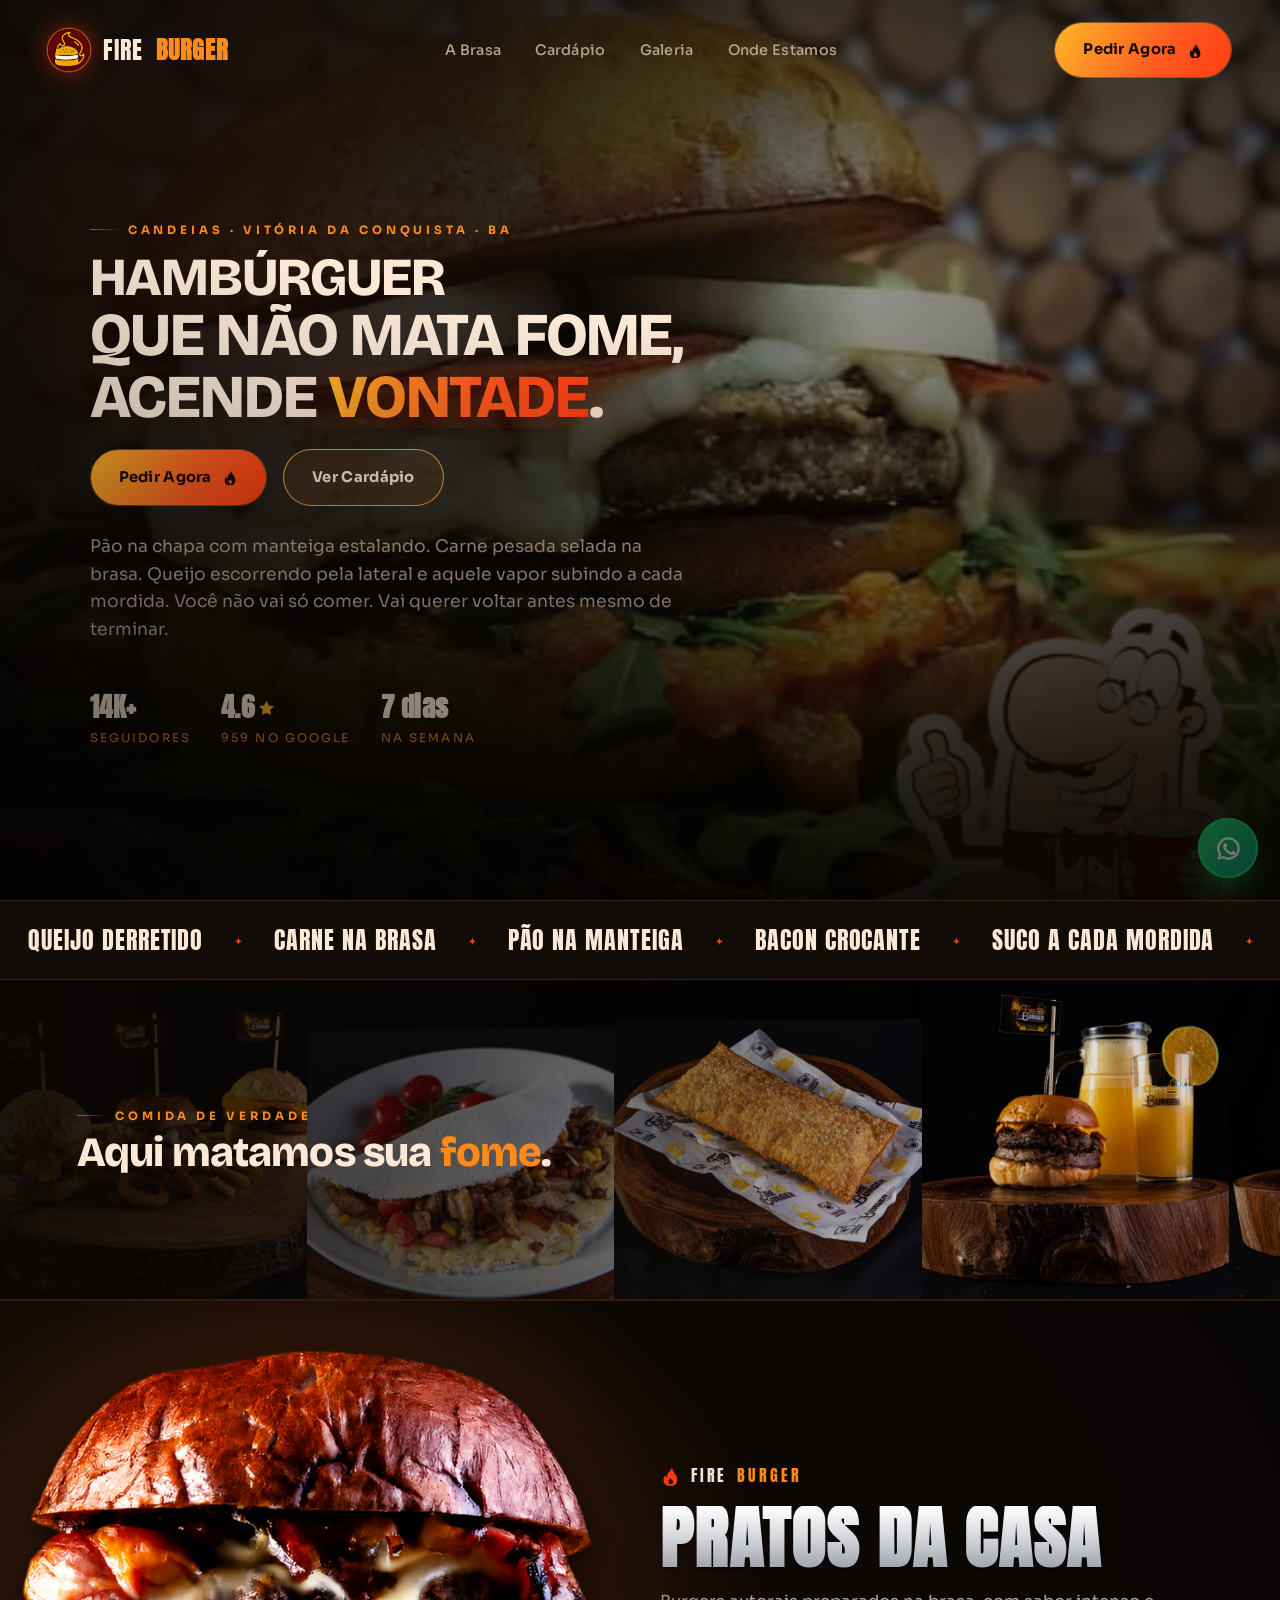
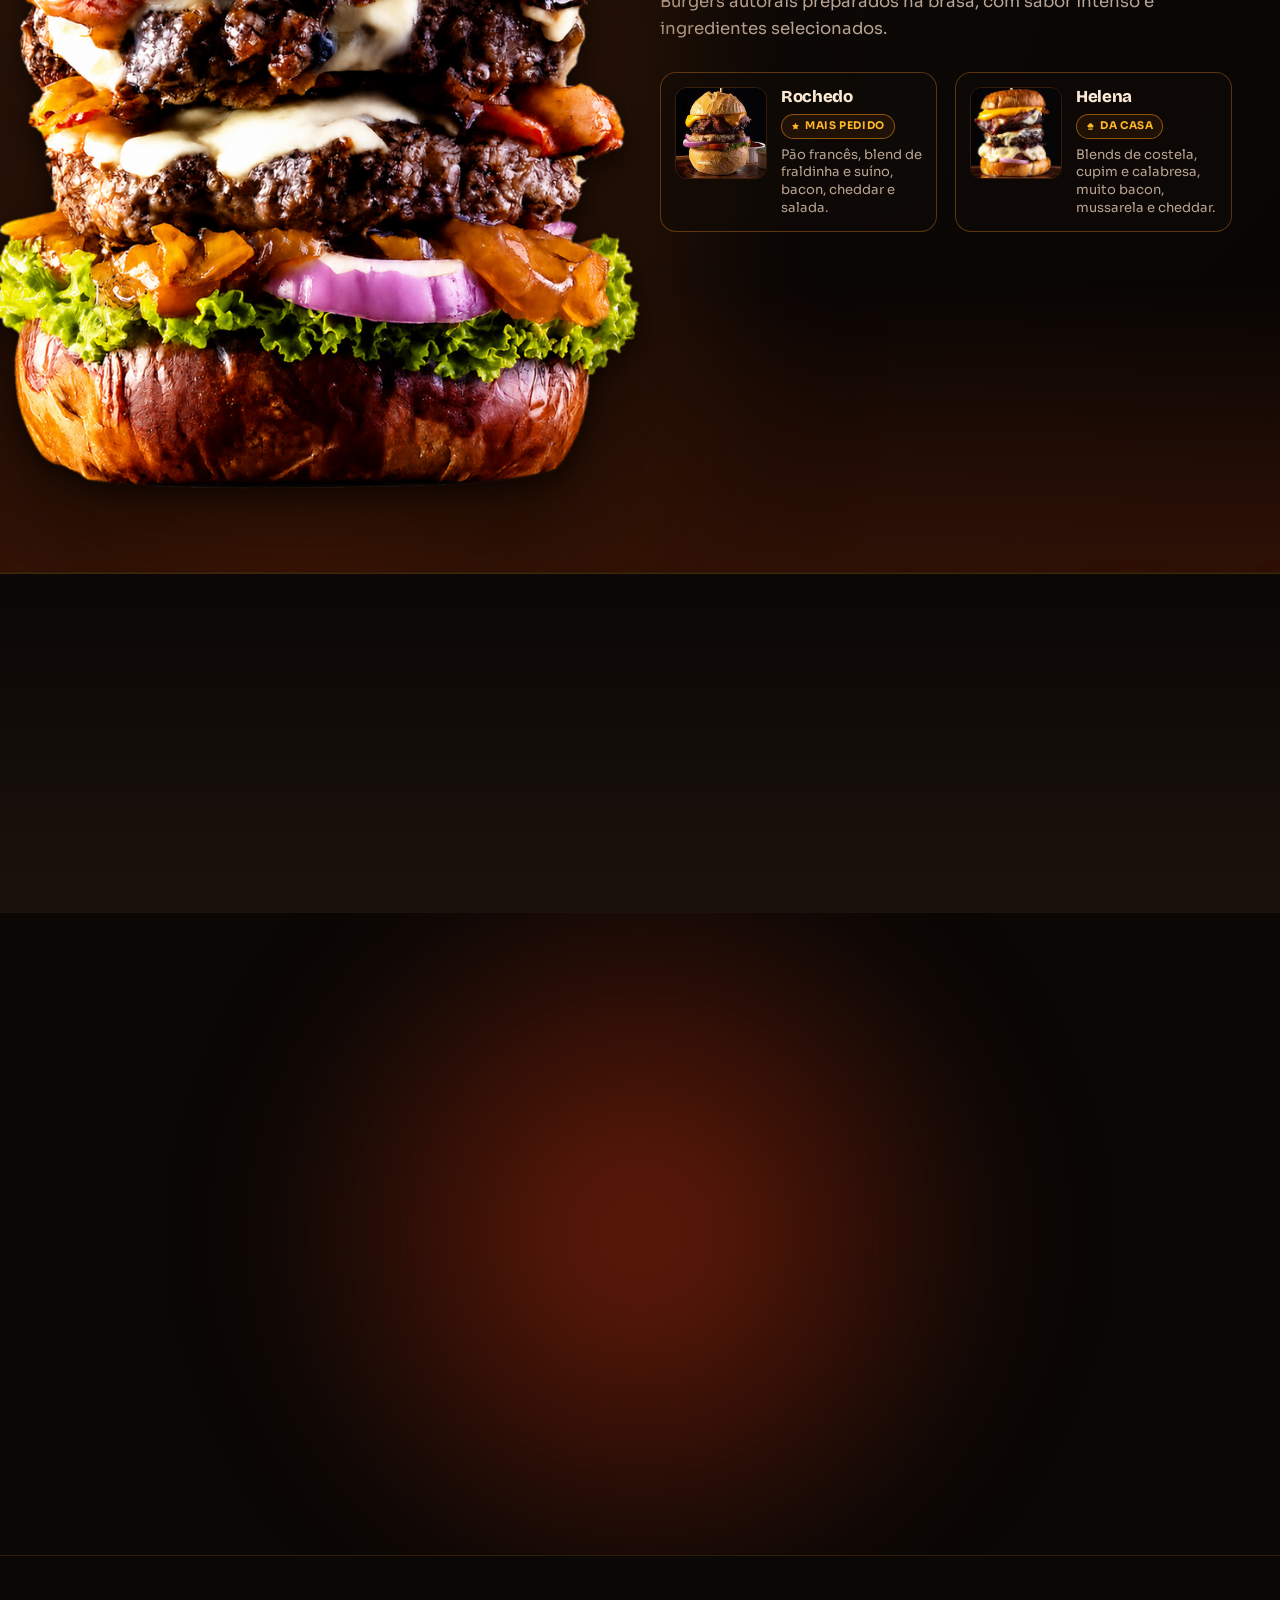
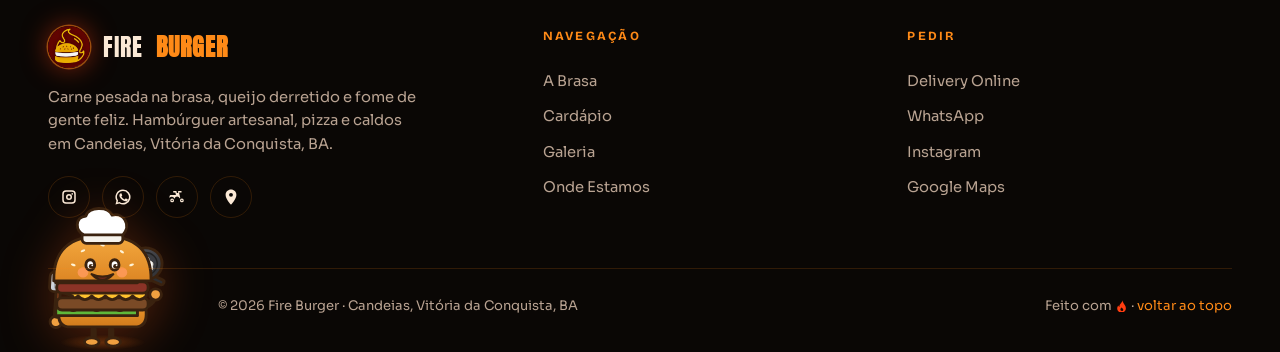
==== commit d2a1e5fa: "Destaque no botao Ver Cardapio, video mobile do hero e Pratos da Casa com itens reais do Saipos Co-A" ====
--- a/index.html
+++ b/index.html
@@ -30,500 +30,10 @@
 <link rel="preconnect" href="https://fonts.googleapis.com" />
 <link rel="preconnect" href="https://fonts.gstatic.com" crossorigin />
 <link href="https://fonts.googleapis.com/css2?family=Anton&family=Sora:wght@300;400;500;600;700;800&family=Bricolage+Grotesque:opsz,wght@12..96,500;12..96,700;12..96,800&display=swap" rel="stylesheet" />
-<style>
-/* ============================================================
-   FIRE BURGER — single-file premium presentation site
-   Paleta: carvão + brasa (ember red → orange → amber)
-   Trocar fotos/preços/horários reais do cliente onde marcado.
-   ============================================================ */
-
-:root{
-  --char-900:#0a0705;       /* carvão profundo */
-  --char-800:#120c08;
-  --char-700:#1b120c;
-  --char-600:#241710;
-  --ember:#ff3d10;          /* brasa */
-  --ember-hot:#ff5a1f;
-  --flame:#ff8a17;          /* chama */
-  --amber:#ffb627;          /* âmbar */
-  --gold:#ffd27a;
-  --cream:#fbe9d6;
-  --smoke:#b9a392;
-  --line:rgba(255,138,23,.16);
-  --glow:0 0 60px rgba(255,61,16,.45);
-  --maxw:1240px;
-  --ease:cubic-bezier(.16,1,.3,1);
-}
-
-*{box-sizing:border-box;margin:0;padding:0}
-html{scroll-behavior:smooth}
-body{
-  background:var(--char-900);
-  color:var(--cream);
-  font-family:"Sora",system-ui,sans-serif;
-  font-weight:400;
-  line-height:1.6;
-  overflow-x:hidden;
-  -webkit-font-smoothing:antialiased;
-  cursor:none;
-}
-@media (hover:none){body{cursor:auto}}
-
-::selection{background:var(--ember);color:#fff}
-
-/* ---------- SVG icon system (custom Fire Burger) ---------- */
-.svgi{width:1em;height:1em;display:inline-block;vertical-align:-.14em;fill:currentColor;flex:none}
-.brand .fl .svgi{width:19px;height:19px;color:#180a04}
-.btn .svgi{width:1.1em;height:1.1em;margin-left:.1em}
-.hero-badge .ic .svgi{width:20px;height:20px}
-.marquee i .svgi{width:.62em;height:.62em;color:var(--ember);vertical-align:-.05em}
-.pillar .ic{color:var(--flame)}
-.pillar .ic .svgi{width:1.5rem;height:1.5rem}
-.info-list .ic{color:var(--flame)}
-.info-list .ic .svgi{width:1.25rem;height:1.25rem}
-.hours h4 .svgi{width:1.1em;height:1.1em;color:var(--flame);vertical-align:-.18em}
-.card-fire .svgi{width:13px;height:13px;color:var(--flame)}
-.foot-soc a .svgi{width:18px;height:18px}
-.wa-float .svgi{width:27px;height:27px}
-.star-suffix{width:.7em;height:.7em;color:var(--amber);margin-left:.08em;vertical-align:.02em}
-.foot-bot .svgi{width:1em;height:1em;color:var(--ember);vertical-align:-.14em}
-
-/* ---------- grain + atmosfera global ---------- */
-body::before{
-  content:"";position:fixed;inset:0;z-index:9990;pointer-events:none;
-  opacity:.05;mix-blend-mode:overlay;
-  background-image:url("data:image/svg+xml,%3Csvg xmlns='http://www.w3.org/2000/svg' width='160' height='160'%3E%3Cfilter id='n'%3E%3CfeTurbulence type='fractalNoise' baseFrequency='.8' numOctaves='3'/%3E%3C/filter%3E%3Crect width='100%25' height='100%25' filter='url(%23n)'/%3E%3C/svg%3E");
-}
-.vignette{position:fixed;inset:0;z-index:9989;pointer-events:none;
-  background:radial-gradient(120% 90% at 50% 0%,transparent 40%,rgba(0,0,0,.55) 100%);}
-
-/* embers canvas */
-#embers{position:fixed;inset:0;z-index:1;pointer-events:none}
-
-/* ---------- custom cursor ---------- */
-.cursor,.cursor-dot{position:fixed;top:0;left:0;z-index:9999;pointer-events:none;border-radius:50%;
-  transform:translate(-50%,-50%);mix-blend-mode:screen}
-.cursor{width:38px;height:38px;border:1.5px solid var(--flame);transition:width .25s,height .25s,background .25s;}
-.cursor-dot{width:6px;height:6px;background:var(--amber);box-shadow:0 0 12px var(--amber)}
-.cursor.grow{width:70px;height:70px;background:rgba(255,90,31,.12);border-color:transparent}
-@media (hover:none){.cursor,.cursor-dot{display:none}}
-
-/* ---------- layout helpers ---------- */
-.wrap{max-width:var(--maxw);margin:0 auto;padding:0 28px;position:relative;z-index:2}
-section{position:relative;z-index:2}
-.eyebrow{font-family:"Sora";font-weight:700;font-size:.72rem;letter-spacing:.34em;text-transform:uppercase;
-  color:var(--flame);display:inline-flex;align-items:center;gap:.7em}
-.eyebrow::before{content:"";width:30px;height:1px;background:linear-gradient(90deg,var(--ember),transparent)}
-h1,h2,h3{font-family:"Bricolage Grotesque","Sora",sans-serif;font-weight:800;line-height:1.02;letter-spacing:-.02em}
-.display{font-family:"Anton",sans-serif;font-weight:400;letter-spacing:.01em;text-transform:uppercase;line-height:.86}
-
-.btn{position:relative;display:inline-flex;align-items:center;gap:.6em;font-family:"Sora";font-weight:700;
-  font-size:.92rem;letter-spacing:.02em;padding:1.05em 1.9em;border-radius:100px;border:none;cursor:none;
-  text-decoration:none;color:#180a04;overflow:hidden;isolation:isolate;transition:transform .4s var(--ease),box-shadow .4s}
-.btn::before{content:"";position:absolute;inset:0;z-index:-1;
-  background:linear-gradient(120deg,var(--amber),var(--ember-hot) 60%,var(--ember));transition:transform .5s var(--ease)}
-.btn::after{content:"";position:absolute;inset:0;z-index:-1;transform:translateX(-101%);
-  background:linear-gradient(120deg,var(--gold),var(--flame));transition:transform .5s var(--ease)}
-.btn:hover{transform:translateY(-3px);box-shadow:0 18px 40px -12px rgba(255,61,16,.7)}
-.btn:hover::after{transform:translateX(0)}
-.btn--ghost{color:var(--cream);background:transparent;border:1.5px solid var(--line)}
-.btn--ghost::before,.btn--ghost::after{display:none}
-.btn--ghost:hover{border-color:var(--flame);background:rgba(255,138,23,.07)}
-
-/* ---------- botão pegando fogo (acende no hover) ---------- */
-.firewrap{position:relative;display:inline-flex;isolation:isolate}
-.firewrap .flames{position:absolute;left:3%;right:3%;bottom:-14px;height:62px;z-index:-1;pointer-events:none;
-  transform-origin:bottom center;transform:translateY(12px) scaleY(.3);opacity:0;
-  transition:opacity .22s ease,transform .35s var(--ease);
-  filter:blur(6px) contrast(1.15);
-  background:
-    radial-gradient(closest-side at 10% 100%,#ffe680,#ff7a00 50%,transparent 70%),
-    radial-gradient(closest-side at 26% 100%,#ffc233,#ff3d10 50%,transparent 72%),
-    radial-gradient(closest-side at 42% 100%,#ffe680,#ff7a00 50%,transparent 70%),
-    radial-gradient(closest-side at 58% 100%,#ffc233,#ff3d10 50%,transparent 72%),
-    radial-gradient(closest-side at 74% 100%,#ffe680,#ff8a17 50%,transparent 70%),
-    radial-gradient(closest-side at 90% 100%,#ffd24d,#ff5a1f 50%,transparent 72%);
-  background-size:20% 100%,22% 132%,18% 116%,22% 132%,18% 112%,20% 126%;
-  background-repeat:no-repeat;
-  background-position:10% 100%,26% 100%,42% 100%,58% 100%,74% 100%,90% 100%;}
-.firewrap:hover .flames,.firewrap:focus-within .flames,.firewrap--hot .flames{opacity:1;transform:translateY(0) scaleY(1);
-  animation:flicker .5s ease-in-out infinite alternate}
-@keyframes flicker{
-  0%{background-position:10% 100%,26% 86%,42% 104%,58% 84%,74% 96%,90% 90%;filter:blur(6px) brightness(1)}
-  50%{background-position:12% 60%,24% 48%,44% 72%,56% 46%,72% 58%,88% 52%;filter:blur(8px) brightness(1.38)}
-  100%{background-position:9% 82%,27% 62%,41% 90%,59% 58%,75% 76%,91% 68%;filter:blur(6px) brightness(1.14)}}
-.firewrap .btn{transition:transform .4s var(--ease),box-shadow .4s,filter .35s}
-.firewrap:hover .btn,.firewrap--hot .btn{filter:brightness(1.06);box-shadow:0 -3px 24px rgba(255,90,20,.55),0 12px 38px -8px rgba(255,80,20,.85)}
-.firewrap::after{content:"";position:absolute;left:8%;right:8%;bottom:-10px;height:22px;z-index:-2;border-radius:50%;
-  background:radial-gradient(ellipse,rgba(255,90,20,.8),transparent 70%);filter:blur(7px);opacity:0;transition:opacity .3s}
-.firewrap:hover::after,.firewrap--hot::after{opacity:1;animation:emberpulse 1.4s ease-in-out infinite}
-@keyframes emberpulse{50%{opacity:.5;transform:scaleX(1.14)}}
-@media(prefers-reduced-motion:reduce){.firewrap .flames,.firewrap::after{animation:none;transition:opacity .2s}}
-
-/* ============================================================ NAV */
-header.nav{position:fixed;top:0;left:0;right:0;z-index:9000;transition:.4s var(--ease)}
-.nav-inner{max-width:var(--maxw);margin:0 auto;padding:22px 28px;display:flex;align-items:center;justify-content:space-between}
-.nav.menu-open{background:rgba(10,7,5,.94);border-bottom:1px solid var(--line)}
-.nav.scrolled{backdrop-filter:blur(14px);background:rgba(10,7,5,.72);border-bottom:1px solid var(--line)}
-.nav.scrolled .nav-inner{padding:14px 28px}
-.brand{display:flex;align-items:center;gap:.55em;font-family:"Anton";font-size:1.5rem;letter-spacing:.04em;
-  text-transform:uppercase;color:var(--cream);text-decoration:none}
-.brand .fl{display:inline-grid;place-items:center;width:34px;height:34px;border-radius:50%;
-  background:radial-gradient(circle at 50% 35%,var(--amber),var(--ember) 70%);box-shadow:var(--glow);font-size:1rem}
-.brand-logo{width:42px;height:42px;border-radius:50%;object-fit:cover;flex:none;
-  box-shadow:0 0 0 1.5px rgba(255,138,23,.5),0 0 26px rgba(255,61,16,.5);transition:transform .5s var(--ease),box-shadow .5s}
-.brand:hover .brand-logo{transform:rotate(-8deg) scale(1.06);box-shadow:0 0 0 1.5px var(--amber),0 0 36px rgba(255,90,31,.75)}
-.brand b{color:var(--flame)}
-.nav-links{display:flex;align-items:center;gap:34px}
-.nav-links a{color:var(--smoke);text-decoration:none;font-size:.9rem;font-weight:500;letter-spacing:.02em;position:relative;transition:color .3s}
-.nav-links a::after{content:"";position:absolute;left:0;bottom:-6px;height:2px;width:0;background:var(--ember);transition:width .35s var(--ease)}
-.nav-links a:hover{color:var(--cream)}
-.nav-links a:hover::after{width:100%}
-.nav-cta{display:flex;align-items:center;gap:14px}
-.burger-ico{display:none;flex-direction:column;gap:5px;background:none;border:none;cursor:none;padding:6px}
-.burger-ico span{width:26px;height:2px;background:var(--cream);transition:.3s}
-@media(max-width:920px){
-  body.menu-open{overflow:hidden}
-  .nav-inner{position:relative;z-index:9002}
-  .nav-links{position:fixed;top:0;left:0;width:100vw;height:100dvh;min-height:100svh;
-    flex-direction:column;justify-content:center;align-items:center;padding:96px 28px 40px;
-    background:
-      radial-gradient(circle at 16% 12%,rgba(255,61,16,.28),transparent 32%),
-      radial-gradient(circle at 84% 92%,rgba(255,138,23,.18),transparent 34%),
-      linear-gradient(180deg,rgba(10,7,5,.99),rgba(18,10,5,.98));
-    backdrop-filter:blur(14px);gap:26px;z-index:9001;transform:translateY(-105%);opacity:0;visibility:hidden;
-    pointer-events:none;transition:transform .5s var(--ease),opacity .3s ease,visibility 0s linear .5s}
-  .nav-links.open{transform:translateY(0);opacity:1;visibility:visible;pointer-events:auto;transition:transform .5s var(--ease),opacity .3s ease}
-  .nav-links a{width:min(320px,86vw);padding:14px 18px;border:1px solid rgba(255,138,23,.16);border-radius:12px;
-    background:rgba(255,138,23,.035);text-align:center;font-size:1.35rem;font-family:"Bricolage Grotesque";color:var(--cream)}
-  .nav-links a::after{display:none}
-  .nav-links a:hover{background:rgba(255,138,23,.1);border-color:rgba(255,138,23,.38)}
-  .burger-ico{display:flex;z-index:9001}
-  .burger-ico.open span:nth-child(1){transform:translateY(7px) rotate(45deg)}
-  .burger-ico.open span:nth-child(2){opacity:0}
-  .burger-ico.open span:nth-child(3){transform:translateY(-7px) rotate(-45deg)}
-  .nav .desk-cta{display:none}
-}
-
-/* ============================================================ HERO */
-.hero{min-height:100svh;display:flex;align-items:center;padding-top:120px;padding-bottom:60px;position:relative;overflow:hidden}
-.hero-bg{position:absolute;inset:0;z-index:0}
-.hero-bg .glow{position:absolute;border-radius:50%;filter:blur(80px);opacity:.55}
-.hero-bg .g1{width:60vw;height:60vw;left:-15vw;top:-10vw;background:radial-gradient(circle,var(--ember),transparent 65%)}
-.hero-bg .g2{width:50vw;height:50vw;right:-12vw;bottom:-18vw;background:radial-gradient(circle,var(--flame),transparent 60%);opacity:.4}
-.hero-grid{display:grid;grid-template-columns:minmax(0,1fr) minmax(420px,.88fr);gap:56px;align-items:center;width:100%}
-.hero-copy{position:relative;z-index:3;min-width:0;max-width:640px}
-.hero h1{max-width:640px;font-size:clamp(3rem,5.35vw,5.65rem);margin:.18em 0 .34em}
-.hero h1 .line{display:block;overflow:hidden}
-.hero h1 .line>span{display:block;transform:translateY(110%);transition:transform 1s var(--ease)}
-.hero h1 .line:first-child>span{font-size:.88em}
-.hero h1 em{font-style:normal;color:transparent;background:linear-gradient(100deg,var(--amber),var(--ember-hot) 55%,var(--ember));
-  -webkit-background-clip:text;background-clip:text;filter:drop-shadow(0 4px 30px rgba(255,61,16,.45))}
-.hero p.lead{max-width:46ch;color:var(--smoke);font-size:1.08rem;margin-top:1.6em;margin-bottom:0}
-.hero-actions{display:flex;gap:16px;flex-wrap:wrap;align-items:center}
-.hero-meta{display:flex;gap:30px;margin-top:2.6em;flex-wrap:wrap}
-.hero-meta .m{display:flex;flex-direction:column}
-.hero-meta .m b{font-family:"Anton";font-size:1.7rem;color:var(--cream);letter-spacing:.02em}
-.hero-meta .m span{font-size:.74rem;letter-spacing:.18em;text-transform:uppercase;color:var(--flame)}
-
-/* hero visual */
-.hero-visual{position:relative;z-index:2;aspect-ratio:1/1;display:grid;place-items:center;width:clamp(420px,36vw,540px);justify-self:end;margin-right:0}
-.disc{position:absolute;inset:6%;border-radius:50%;
-  background:conic-gradient(from 0deg,var(--ember),var(--flame),var(--amber),var(--flame),var(--ember));
-  filter:blur(2px);opacity:.9;animation:spin 18s linear infinite;mask:radial-gradient(circle,transparent 56%,#000 57%)}
-.disc.d2{inset:0;opacity:.35;animation-duration:34s;animation-direction:reverse;mask:radial-gradient(circle,transparent 62%,#000 63%)}
-@keyframes spin{to{transform:rotate(360deg)}}
-.hero-photo{position:relative;width:92%;aspect-ratio:1/1;border-radius:50%;object-fit:cover;
-  box-shadow:0 40px 90px -20px rgba(255,61,16,.55),inset 0 0 0 6px rgba(255,138,23,.18);
-  animation:floaty 6s ease-in-out infinite}
-@keyframes floaty{50%{transform:translateY(-16px)}}
-.hero-badge{position:absolute;z-index:4;background:rgba(18,12,8,.82);backdrop-filter:blur(8px);
-  border:1px solid var(--line);border-radius:16px;padding:12px 16px;display:flex;align-items:center;gap:10px;
-  box-shadow:0 14px 30px -10px rgba(0,0,0,.6)}
-.hero-badge .ic{width:34px;height:34px;border-radius:10px;display:grid;place-items:center;font-size:1.05rem;
-  background:linear-gradient(135deg,var(--ember),var(--amber));color:#180a04}
-.hero-badge b{font-size:.95rem;color:var(--cream)}
-.hero-badge small{display:block;color:var(--smoke);font-size:.7rem;letter-spacing:.05em}
-.hb-1{top:7%;left:7%;animation:floaty 5s ease-in-out infinite}
-.hb-2{bottom:11%;right:0;animation:floaty 7s ease-in-out infinite .6s}
-.scroll-cue{position:absolute;bottom:26px;left:50%;transform:translateX(-50%);z-index:5;
-  font-size:.7rem;letter-spacing:.3em;text-transform:uppercase;color:var(--smoke);display:flex;flex-direction:column;align-items:center;gap:10px}
-.scroll-cue .bar{width:1px;height:42px;background:linear-gradient(var(--flame),transparent);animation:cue 1.8s ease-in-out infinite}
-@keyframes cue{0%,100%{opacity:.3;transform:scaleY(.5)}50%{opacity:1;transform:scaleY(1)}}
-@media(min-width:921px){
-  .hero{padding-top:120px}
-  .hero-grid{grid-template-columns:minmax(0,1fr) minmax(400px,.86fr);gap:52px}
-  .hero-visual{width:clamp(400px,35vw,530px);height:auto;aspect-ratio:1/1;justify-self:end;margin-right:0;transform:translateY(-18px)}
-  .hero-photo{width:92%}
-  .hb-1{left:7%;top:7%}.hb-2{right:0;bottom:10%}
-}
-@media(min-width:921px) and (max-width:1280px){
-  .hero-grid{grid-template-columns:minmax(0,1fr) minmax(360px,.78fr);gap:38px}
-  .hero-copy{max-width:600px}
-  .hero h1{max-width:600px;font-size:clamp(3.35rem,4.75vw,4.55rem)}
-  .hero-visual{width:clamp(360px,32vw,450px);transform:translateY(-12px)}
-  .hero-badge{max-width:300px}
-}
-@media(min-width:1700px){
-  .hero-copy{max-width:720px}
-  .hero h1{max-width:720px;font-size:clamp(4.2rem,5.3vw,6.5rem)}
-  .hero-visual{width:clamp(560px,32vw,650px);transform:translateY(-18px)}
-}
-@media(max-width:920px){.hero-grid{grid-template-columns:1fr;gap:10px}.hero-visual{width:100%;max-width:440px;margin:0 auto;margin-right:auto;justify-self:center;order:-1}.hb-1{left:0}.hb-2{right:0}}
-
-/* ============================================================ MARQUEE */
-.marquee{border-top:1px solid var(--line);border-bottom:1px solid var(--line);background:var(--char-800);
-  padding:20px 0;overflow:hidden;white-space:nowrap;position:relative;z-index:3}
-.marquee-track{display:inline-flex;gap:0;animation:slide 28s linear infinite}
-.marquee:hover .marquee-track{animation-play-state:paused}
-.marquee span{font-family:"Anton";font-size:1.5rem;text-transform:uppercase;letter-spacing:.04em;color:var(--cream);padding:0 28px;display:inline-flex;align-items:center;gap:28px}
-.marquee span i{color:var(--ember);font-style:normal}
-@keyframes slide{to{transform:translateX(-50%)}}
-
-/* ============================================================ FAIXA PRODUTOS REAIS */
-.realband{position:relative;overflow:hidden;border-bottom:1px solid var(--line);z-index:3;background:#0a0705}
-.realband img{width:100%;display:block;object-fit:cover;min-height:170px;max-height:330px}
-.realband-cap{position:absolute;inset:0;display:flex;flex-direction:column;justify-content:center;gap:.4em;padding:0 6vw;
-  background:linear-gradient(90deg,rgba(10,7,5,.92),rgba(10,7,5,.45) 48%,rgba(10,7,5,0) 72%)}
-.realband-cap h3{font-family:"Bricolage Grotesque";font-size:clamp(1.5rem,3.6vw,2.6rem);line-height:1}
-.realband-cap h3 em{font-style:normal;color:var(--flame)}
-@media(max-width:560px){.realband-cap{background:linear-gradient(rgba(10,7,5,.55),rgba(10,7,5,.55))}.realband img{min-height:150px}}
-
-/* ============================================================ generic section head */
-.shead{max-width:760px;margin-bottom:60px}
-.shead h2{font-size:clamp(2.2rem,5.2vw,4rem);margin:.3em 0 .4em}
-.shead p{color:var(--smoke);font-size:1.05rem}
-.sec-pad{padding:120px 0}
-
-/* ============================================================ SOBRE */
-.about{position:relative}
-.about-grid{display:grid;grid-template-columns:1fr 1fr;gap:64px;align-items:center}
-.about-photos{position:relative;aspect-ratio:1/1;isolation:isolate}
-.about-photos::before{content:"";position:absolute;inset:7%;border-radius:20px;
-  background:
-    linear-gradient(135deg,rgba(255,138,23,.12),transparent 36%,rgba(255,61,16,.12)),
-    repeating-linear-gradient(135deg,rgba(255,255,255,.035) 0 1px,transparent 1px 10px),
-    var(--char-700);
-  border:1px solid rgba(255,138,23,.18);box-shadow:0 34px 80px -32px rgba(255,61,16,.75);z-index:-2}
-.about-photos::after{content:"";position:absolute;inset:0;border-radius:50%;
-  background:radial-gradient(circle,rgba(255,61,16,.28),transparent 62%);filter:blur(28px);z-index:-3}
-.about-photos img{position:absolute;object-fit:cover;box-shadow:0 30px 60px -20px rgba(0,0,0,.7)}
-.about-photos .p1{width:78%;height:78%;top:8%;left:7%;border-radius:18px;border:1px solid rgba(255,138,23,.28);
-  object-position:68% 50%;filter:saturate(1.06) contrast(1.04)}
-.about-photos .p2{width:40%;height:40%;right:-1%;bottom:3%;border-radius:18px;border:4px solid var(--char-900);
-  background:var(--char-900);box-shadow:0 0 0 1px rgba(255,182,39,.5),0 28px 56px -18px rgba(255,61,16,.85);
-  transform:rotate(-1.5deg)}
-.about-photos .tag{position:absolute;top:14%;right:2%;background:rgba(18,12,8,.88);border:1px solid rgba(255,138,23,.28);
-  backdrop-filter:blur(10px);border-radius:14px;padding:13px 17px;z-index:3;box-shadow:0 18px 42px -22px rgba(255,61,16,.85)}
-.about-photos .tag b{font-family:"Anton";font-size:2rem;color:var(--flame);display:block;line-height:1}
-.about-photos .tag span{font-size:.74rem;letter-spacing:.16em;text-transform:uppercase;color:var(--smoke)}
-.about-copy h2{font-size:clamp(2rem,4.6vw,3.4rem);margin:.3em 0 .5em}
-.about-copy p{color:var(--smoke);margin-bottom:1.2em}
-.about-copy strong{color:var(--cream)}
-.pillars{display:grid;grid-template-columns:repeat(3,1fr);gap:18px;margin-top:32px}
-.pillar{border:1px solid var(--line);border-radius:14px;padding:18px 16px;background:rgba(255,138,23,.03);transition:.4s var(--ease)}
-.pillar:hover{transform:translateY(-6px);border-color:var(--flame);background:rgba(255,138,23,.07)}
-.pillar .ic{font-size:1.5rem;margin-bottom:8px}
-.pillar b{display:block;font-size:.95rem;color:var(--cream)}
-.pillar span{font-size:.8rem;color:var(--smoke)}
-@media(max-width:880px){.about-grid{grid-template-columns:1fr;gap:80px}}
-
-/* ============================================================ CARDÁPIO */
-.menu{background:var(--char-800);border-top:1px solid var(--line);border-bottom:1px solid var(--line)}
-.menu-filters{display:flex;gap:10px;flex-wrap:wrap;margin-bottom:44px}
-.filter{font-family:"Sora";font-weight:600;font-size:.86rem;letter-spacing:.02em;color:var(--smoke);
-  border:1px solid var(--line);background:transparent;border-radius:100px;padding:.65em 1.3em;cursor:none;transition:.3s}
-.filter.active,.filter:hover{color:#180a04;background:linear-gradient(120deg,var(--amber),var(--ember-hot));border-color:transparent}
-.menu-grid{display:grid;grid-template-columns:repeat(3,1fr);gap:26px}
-.card{position:relative;border:1px solid var(--line);border-radius:20px;overflow:hidden;background:var(--char-700);
-  transition:transform .5s var(--ease),box-shadow .5s,border-color .5s;will-change:transform}
-.card:hover{transform:translateY(-10px);border-color:rgba(255,138,23,.4);box-shadow:0 30px 60px -22px rgba(255,61,16,.5)}
-.card-img{position:relative;aspect-ratio:4/3;overflow:hidden}
-.card-img img{width:100%;height:100%;object-fit:cover;transition:transform .8s var(--ease)}
-.card:hover .card-img img{transform:scale(1.08)}
-.card-img::after{content:"";position:absolute;inset:0;background:linear-gradient(transparent 40%,rgba(10,7,5,.85))}
-.card-fire{position:absolute;top:12px;left:12px;z-index:2;display:flex;gap:3px;background:rgba(10,7,5,.6);
-  backdrop-filter:blur(6px);padding:5px 9px;border-radius:100px;font-size:.7rem}
-.card-tag{position:absolute;top:12px;right:12px;z-index:2;background:linear-gradient(120deg,var(--ember),var(--amber));
-  color:#180a04;font-weight:700;font-size:.66rem;letter-spacing:.08em;text-transform:uppercase;padding:5px 11px;border-radius:100px}
-.card-body{padding:20px 22px 24px}
-.card-body h3{font-size:1.18rem;margin-bottom:6px}
-.card-body p{font-size:.86rem;color:var(--smoke);min-height:2.6em;margin-bottom:16px}
-.card-foot{display:flex;align-items:center;justify-content:space-between}
-.price{font-family:"Anton";font-size:1.5rem;color:var(--flame);letter-spacing:.02em}
-.price small{font-size:.7rem;color:var(--smoke);font-family:"Sora";margin-right:3px}
-.card-add{width:42px;height:42px;border-radius:50%;display:grid;place-items:center;cursor:none;
-  background:linear-gradient(135deg,var(--ember),var(--amber));color:#180a04;border:none;font-size:1.3rem;
-  transition:.35s var(--ease)}
-.card-add:hover{transform:rotate(90deg) scale(1.08)}
-@media(max-width:980px){.menu-grid{grid-template-columns:repeat(2,1fr)}}
-@media(max-width:620px){.menu-grid{grid-template-columns:1fr}}
-
-/* ============================================================ MONTAGEM / ingredientes */
-.build{overflow:hidden}
-.build-grid{display:grid;grid-template-columns:.9fr 1.1fr;gap:60px;align-items:center}
-.stack{position:relative;aspect-ratio:1/1;display:grid;place-items:center}
-.stack .ring{position:absolute;inset:0;border-radius:50%;border:1px dashed var(--line);animation:spin 40s linear infinite}
-.stack .ring.r2{inset:12%;animation-duration:26s;animation-direction:reverse;border-color:rgba(255,61,16,.18)}
-.stack-photo{width:78%;border-radius:24px;object-fit:cover;aspect-ratio:1/1;
-  box-shadow:0 40px 80px -24px rgba(255,61,16,.55)}
-.layers{list-style:none}
-.layers li{display:flex;align-items:flex-start;gap:18px;padding:18px 0;border-bottom:1px solid var(--line);
-  opacity:0;transform:translateX(30px);transition:.7s var(--ease)}
-.layers li.in{opacity:1;transform:none}
-.layers .n{font-family:"Anton";font-size:1.2rem;color:var(--char-900);background:linear-gradient(135deg,var(--amber),var(--ember));
-  min-width:42px;height:42px;border-radius:12px;display:grid;place-items:center}
-.layers b{display:block;font-size:1.05rem;color:var(--cream)}
-.layers span{font-size:.88rem;color:var(--smoke)}
-@media(max-width:880px){.build-grid{grid-template-columns:1fr;gap:50px}}
-
-/* ============================================================ NÚMEROS */
-.stats{background:linear-gradient(180deg,var(--char-900),var(--char-700));border-top:1px solid var(--line)}
-.stats-grid{display:grid;grid-template-columns:repeat(4,1fr);gap:20px;text-align:center}
-.stat .num{font-family:"Anton";font-size:clamp(2.6rem,6vw,4.4rem);line-height:1;
-  color:transparent;background:linear-gradient(120deg,var(--gold),var(--ember));-webkit-background-clip:text;background-clip:text}
-.stat .lbl{font-size:.8rem;letter-spacing:.18em;text-transform:uppercase;color:var(--smoke);margin-top:8px}
-@media(max-width:760px){.stats-grid{grid-template-columns:repeat(2,1fr);gap:40px 20px}}
-
-/* ============================================================ GALERIA */
-.gallery-grid{display:grid;grid-template-columns:repeat(4,1fr);grid-auto-rows:200px;gap:14px}
-.gallery-grid a{position:relative;overflow:hidden;border-radius:16px;border:1px solid var(--line)}
-.gallery-grid img{width:100%;height:100%;object-fit:cover;transition:transform .8s var(--ease),filter .5s}
-.gallery-grid a:hover img{transform:scale(1.1)}
-.gallery-grid a::after{content:"";position:absolute;inset:0;background:linear-gradient(transparent,rgba(255,61,16,.25));opacity:0;transition:.4s}
-.gallery-grid a:hover::after{opacity:1}
-.gallery-grid .big{grid-column:span 2;grid-row:span 2}
-.gallery-grid .tall{grid-row:span 2}
-@media(max-width:760px){.gallery-grid{grid-template-columns:repeat(2,1fr);grid-auto-rows:150px}.gallery-grid .big{grid-column:span 2}}
-
-/* ============================================================ LOCAL / CONTATO */
-.contact{background:var(--char-800);border-top:1px solid var(--line)}
-.contact-grid{display:grid;grid-template-columns:1fr 1fr;gap:54px;align-items:stretch}
-.info-list{list-style:none;margin:34px 0}
-.info-list li{display:flex;gap:16px;padding:16px 0;border-bottom:1px solid var(--line)}
-.info-list .ic{width:46px;height:46px;border-radius:12px;flex:none;display:grid;place-items:center;font-size:1.2rem;
-  background:rgba(255,138,23,.08);border:1px solid var(--line)}
-.info-list b{display:block;color:var(--cream);font-size:1rem}
-.info-list span{color:var(--smoke);font-size:.9rem}
-.info-list a{color:var(--flame);text-decoration:none}
-.hours{margin-top:24px;border:1px solid var(--line);border-radius:16px;padding:22px;background:rgba(255,138,23,.03)}
-.hours h4{font-family:"Bricolage Grotesque";font-size:1rem;margin-bottom:14px;color:var(--cream);display:flex;align-items:center;gap:8px}
-.hours .row{display:flex;justify-content:space-between;font-size:.9rem;padding:7px 0;color:var(--smoke)}
-.hours .row b{color:var(--cream);font-weight:600}
-.hours .open-pill{font-size:.72rem;letter-spacing:.1em;text-transform:uppercase;color:#0a3d10;background:#7CFF8E;
-  padding:3px 10px;border-radius:100px;font-weight:700}
-.map-wrap{border-radius:18px;overflow:hidden;border:1px solid var(--line);min-height:420px;position:relative;filter:grayscale(.2) contrast(1.05)}
-.map-wrap iframe{width:100%;height:100%;min-height:420px;border:0;filter:invert(.92) hue-rotate(180deg) saturate(.8)}
-@media(max-width:880px){.contact-grid{grid-template-columns:1fr;gap:40px}}
-
-/* ============================================================ CTA FINAL */
-.cta-final{position:relative;text-align:center;padding:140px 0;overflow:hidden}
-.cta-final .glow{position:absolute;width:70vw;height:70vw;left:50%;top:50%;transform:translate(-50%,-50%);
-  background:radial-gradient(circle,rgba(255,61,16,.4),transparent 60%);filter:blur(70px);z-index:0}
-.cta-final h2{position:relative;z-index:2;font-size:clamp(2.6rem,8vw,6rem);line-height:.95}
-.cta-final h2 em{font-style:normal;color:transparent;background:linear-gradient(100deg,var(--amber),var(--ember));-webkit-background-clip:text;background-clip:text}
-.cta-final p{position:relative;z-index:2;color:var(--smoke);max-width:50ch;margin:1.4em auto 2.4em;font-size:1.1rem}
-.cta-final .hero-actions{justify-content:center;position:relative;z-index:2}
-
-/* ============================================================ FOOTER */
-footer{background:var(--char-900);border-top:1px solid var(--line);padding:70px 0 36px}
-.foot-grid{display:grid;grid-template-columns:1.4fr 1fr 1fr;gap:40px;margin-bottom:50px}
-.foot-brand .brand{margin-bottom:18px}
-.foot-brand p{color:var(--smoke);font-size:.92rem;max-width:34ch}
-.foot-soc{display:flex;gap:12px;margin-top:20px}
-.foot-soc a{width:42px;height:42px;border-radius:50%;border:1px solid var(--line);display:grid;place-items:center;
-  color:var(--cream);text-decoration:none;transition:.35s var(--ease)}
-.foot-soc a:hover{background:linear-gradient(135deg,var(--ember),var(--amber));color:#180a04;transform:translateY(-4px)}
-.foot-col h5{font-family:"Bricolage Grotesque";font-size:.78rem;letter-spacing:.18em;text-transform:uppercase;color:var(--flame);margin-bottom:18px}
-.foot-col a{display:block;color:var(--smoke);text-decoration:none;font-size:.92rem;padding:6px 0;transition:.3s}
-.foot-col a:hover{color:var(--cream);padding-left:6px}
-.foot-bot{border-top:1px solid var(--line);padding-top:26px;display:flex;justify-content:space-between;flex-wrap:wrap;gap:12px;
-  color:var(--smoke);font-size:.82rem}
-.foot-bot a{color:var(--flame);text-decoration:none}
-@media(max-width:760px){.foot-grid{grid-template-columns:1fr;gap:34px}}
-
-/* ---------- floating whatsapp ---------- */
-.wa-float{position:fixed;right:22px;bottom:22px;z-index:8000;width:60px;height:60px;border-radius:50%;
-  background:linear-gradient(135deg,#25D366,#128C7E);display:grid;place-items:center;color:#fff;font-size:1.7rem;
-  text-decoration:none;box-shadow:0 14px 30px -8px rgba(37,211,102,.6);transition:.4s var(--ease);cursor:none}
-.wa-float:hover{transform:scale(1.1) rotate(8deg)}
-.wa-float::after{content:"";position:absolute;inset:0;border-radius:50%;border:2px solid #25D366;animation:pulse 2s ease-out infinite}
-@keyframes pulse{0%{transform:scale(1);opacity:.7}100%{transform:scale(1.7);opacity:0}}
-
-/* ---------- reveal on scroll ---------- */
-.reveal{opacity:0;transform:translateY(40px);transition:opacity .9s var(--ease),transform .9s var(--ease)}
-.reveal.in{opacity:1;transform:none}
-.reveal.d1{transition-delay:.08s}.reveal.d2{transition-delay:.16s}.reveal.d3{transition-delay:.24s}
-.reveal.d4{transition-delay:.32s}.reveal.d5{transition-delay:.4s}.reveal.d6{transition-delay:.48s}
-@media(prefers-reduced-motion:reduce){*{animation:none!important;transition:none!important}.reveal{opacity:1;transform:none}}
-
-/* ============================================================ MOBILE TUNING */
-@media(max-width:760px){
-  .sec-pad{padding:92px 0}
-  .shead{margin-bottom:44px}
-  .hero-actions{width:100%}
-  .firewrap{flex:1 1 auto}
-  .hero-actions .btn{width:100%;justify-content:center}
-}
-@media(max-width:560px){
-  :root{--maxw:100%}
-  .wrap{padding:0 18px}
-  .nav-inner{padding:16px 18px}
-  .nav.scrolled .nav-inner{padding:11px 18px}
-  .brand{font-size:1.25rem}
-  .brand-logo{width:36px;height:36px}
-  .sec-pad{padding:76px 0}
-  .hero{padding-top:100px;min-height:auto}
-  .hero h1{font-size:clamp(2.5rem,11vw,3.6rem);margin:.12em 0 .45em}
-  .hero p.lead{font-size:1rem}
-  .hero-meta{gap:18px 26px;margin-top:2em}
-  .hero-meta .m b{font-size:1.4rem}
-  .hero-visual{max-width:360px}
-  .hb-1,.hb-2{padding:9px 12px}
-  .hero-badge .ic{width:30px;height:30px}
-  .hero-badge b{font-size:.85rem}
-  .hero-badge small{font-size:.62rem}
-  .marquee{padding:15px 0}
-  .marquee span{font-size:1.15rem;padding:0 18px;gap:18px}
-  .shead h2{font-size:clamp(2rem,8.5vw,2.6rem)}
-  .shead p{font-size:.96rem}
-  .about-grid{gap:56px}
-  .about-photos{aspect-ratio:1/1;max-width:360px;margin:0 auto}
-  .about-photos .tag{top:auto;right:14px;bottom:18px;padding:10px 13px;border-radius:12px}
-  .about-photos .tag b{font-size:1.55rem}
-  .about-photos .tag span{font-size:.6rem;letter-spacing:.12em}
-  .about-photos .p2{width:34%;height:34%;right:0;bottom:0}
-  .pillars{grid-template-columns:1fr 1fr;gap:12px}
-  .pillar{padding:15px 13px}
-  .menu-grid{gap:18px}
-  .menu-filters{gap:8px;margin-bottom:34px}
-  .filter{font-size:.8rem;padding:.55em 1.05em}
-  .card-body{padding:17px 18px 20px}
-  .build-grid{gap:42px}
-  .stack{max-width:340px;margin:0 auto}
-  .stats-grid{gap:38px 18px}
-  .gallery-grid{grid-template-columns:repeat(2,1fr);grid-auto-rows:135px;gap:10px}
-  .contact-grid{gap:34px}
-  .map-wrap,.map-wrap iframe{min-height:320px}
-  .hours{padding:18px}
-  .cta-final{padding:90px 0}
-  .cta-final p{font-size:1rem}
-  .foot-grid{gap:30px}
-  .foot-bot{flex-direction:column;gap:10px;text-align:center}
-  .wa-float{width:54px;height:54px;right:16px;bottom:16px;font-size:1.5rem}
-  .wa-float .svgi{width:24px;height:24px}
-  .firewrap .flames{top:-18px;height:30px}
-}
-@media(max-width:380px){
-  .hero h1{font-size:9.4vw}
-  .pillars{grid-template-columns:1fr}
-  .hero-meta{gap:14px 20px}
-  .hero-meta .m b{font-size:1.25rem}
-}
-</style>
+
+<link rel="stylesheet" href="css/style.css" />
 </head>
 <body>
-
 <!-- ===================== SVG ICON SPRITE (custom Fire Burger) ===================== -->
 <svg width="0" height="0" style="position:absolute" aria-hidden="true" focusable="false">
   <symbol id="ic-fire" viewBox="0 0 24 24"><path d="M13.6 1.4c.4 2.7-.9 4.2-2.3 5.7-1.5 1.6-3.2 3.2-3.2 6.1 0 .5.1 1 .2 1.5-1.1-.4-1.9-1.4-2.2-2.8-1.3 1.5-2.1 3.2-2.1 5C4 21.7 7.5 25 11.9 25c4.5 0 8-3.5 8-8 0-4.9-3.2-7.1-4.7-10.2-.7-1.4-1.2-3-1.6-4.6Zm-1.5 13.9c.4 1 1.1 1.4 1.8 2 .7.6 1.2 1.3 1.2 2.3 0 1.3-1.1 2.3-2.5 2.3-1.6 0-2.7-1.1-2.7-2.7 0-1.5 1.1-2.5 1.6-3.6.2.6.5 1.1.6 1.7Z"/></symbol>
@@ -543,19 +53,15 @@
 
 <div class="vignette"></div>
 <canvas id="embers"></canvas>
-<div class="cursor"></div>
-<div class="cursor-dot"></div>
-
 <!-- ===================== NAV ===================== -->
 <header class="nav" id="nav">
   <div class="nav-inner">
-    <a href="#top" class="brand"><img class="brand-logo" src="logo%20fire%20burguer.jpeg" alt="Fire Burger" />FIRE<b>BURGER</b></a>
+    <a href="index.html" class="brand"><img class="brand-logo" src="logo%20fire%20burguer.jpeg" alt="Fire Burger" />FIRE<b>BURGER</b></a>
     <nav class="nav-links" id="navLinks">
-      <a href="#sobre">A Brasa</a>
-      <a href="#cardapio">Cardápio</a>
-      <a href="#montagem">Como Fazemos</a>
-      <a href="#galeria">Galeria</a>
-      <a href="#contato">Onde Estamos</a>
+      <a href="index.html#sobre">A Brasa</a>
+      <a href="cardapio.html">Cardápio</a>
+      <a href="galeria.html">Galeria</a>
+      <a href="contato.html">Onde Estamos</a>
     </nav>
     <div class="nav-cta">
       <a href="https://fireburgerpizzascaldosegourmet.saipos.com/home" target="_blank" rel="noopener" class="btn desk-cta">Pedir Agora <svg class="svgi"><use href="#ic-fire"/></svg></a>
@@ -563,10 +69,12 @@
     </div>
   </div>
 </header>
-
 <!-- ===================== HERO ===================== -->
 <section class="hero" id="top">
   <div class="hero-bg">
+    <video class="hero-video hero-video--desktop" autoplay muted loop playsinline preload="none" poster="img/real04.jpg" data-src="hero-dashboard.mp4"></video>
+    <video class="hero-video hero-video--mobile" autoplay muted loop playsinline preload="none" poster="img/real04.jpg" data-src="hero-mobile.mp4"></video>
+    <div class="hero-video-overlay"></div>
     <div class="glow g1"></div>
     <div class="glow g2"></div>
   </div>
@@ -581,7 +89,7 @@
         </h1>
         <div class="hero-actions">
           <span class="firewrap"><span class="flames" aria-hidden="true"></span><a href="https://fireburgerpizzascaldosegourmet.saipos.com/home" target="_blank" rel="noopener" class="btn">Pedir Agora <svg class="svgi"><use href="#ic-fire"/></svg></a></span>
-          <a href="#cardapio" class="btn btn--ghost">Ver Cardápio</a>
+          <a href="cardapio.html" class="btn btn--ghost btn--destaque">Ver Cardápio</a>
         </div>
         <p class="lead">Pão na chapa com manteiga estalando. Carne pesada selada na brasa. Queijo escorrendo pela lateral e aquele vapor subindo a cada mordida. Você não vai só comer. Vai querer voltar antes mesmo de terminar.</p>
         <div class="hero-meta">
@@ -590,26 +98,9 @@
           <div class="m"><b>7 dias</b><span>Na Semana</span></div>
         </div>
       </div>
-      <div class="hero-visual">
-        <div class="disc d2"></div>
-        <div class="disc"></div>
-        <img class="hero-photo" alt="Hambúrguer artesanal Fire Burger"
-          src="https://images.unsplash.com/photo-1568901346375-23c9450c58cd?auto=format&fit=crop&w=900&q=80"
-          onerror="this.src='img/real04.jpg'">
-        <div class="hero-badge hb-1">
-          <div class="ic"><svg class="svgi"><use href="#ic-fire"/></svg></div>
-          <div><b>Selada na Brasa</b><small>Crosta por fora, suculenta por dentro</small></div>
-        </div>
-        <div class="hero-badge hb-2">
-          <div class="ic"><svg class="svgi"><use href="#ic-bolt"/></svg></div>
-          <div><b>Chega Quentinho</b><small>Direto na sua porta, em Candeias e região</small></div>
-        </div>
-      </div>
-    </div>
-  </div>
-  <div class="scroll-cue"><span>Role</span><div class="bar"></div></div>
-</section>
-
+    </div>
+  </div>
+</section>
 <!-- ===================== MARQUEE ===================== -->
 <div class="marquee">
   <div class="marquee-track" id="mtrack">
@@ -617,88 +108,91 @@
     <span>Queijo Derretido <i><svg class="svgi"><use href="#ic-spark"/></svg></i> Carne na Brasa <i><svg class="svgi"><use href="#ic-spark"/></svg></i> Pão na Manteiga <i><svg class="svgi"><use href="#ic-spark"/></svg></i> Bacon Crocante <i><svg class="svgi"><use href="#ic-spark"/></svg></i> Suco a Cada Mordida <i><svg class="svgi"><use href="#ic-spark"/></svg></i> Feito na Hora <i><svg class="svgi"><use href="#ic-spark"/></svg></i></span>
   </div>
 </div>
-
 <!-- ===================== FAIXA PRODUTOS REAIS ===================== -->
 <section class="realband">
-  <img src="img/real02.jpg" alt="Produtos reais da Fire Burger" loading="lazy">
+  <!-- carrossel de fundo (JS duplica a track p/ loop perfeito) -->
+  <div class="realband-carousel">
+    <div class="rb-track">
+      <div class="rb-item"><img loading="lazy" alt="Produto Fire Burger" src="img/carrossel2/c01.jpg"></div>
+      <div class="rb-item"><img loading="lazy" alt="Produto Fire Burger" src="img/carrossel2/c02.jpg"></div>
+      <div class="rb-item"><img loading="lazy" alt="Produto Fire Burger" src="img/carrossel2/c03.jpg"></div>
+      <div class="rb-item"><img loading="lazy" alt="Produto Fire Burger" src="img/carrossel2/c04.jpg"></div>
+      <div class="rb-item"><img loading="lazy" alt="Produto Fire Burger" src="img/carrossel2/c05.jpg"></div>
+      <div class="rb-item"><img loading="lazy" alt="Produto Fire Burger" src="img/carrossel2/c06.jpg"></div>
+      <div class="rb-item"><img loading="lazy" alt="Produto Fire Burger" src="img/carrossel2/c07.jpg"></div>
+      <div class="rb-item"><img loading="lazy" alt="Produto Fire Burger" src="img/carrossel2/c08.jpg"></div>
+      <div class="rb-item"><img loading="lazy" alt="Produto Fire Burger" src="img/carrossel2/c09.jpg"></div>
+      <div class="rb-item"><img loading="lazy" alt="Produto Fire Burger" src="img/carrossel2/c10.jpg"></div>
+      <div class="rb-item"><img loading="lazy" alt="Produto Fire Burger" src="img/carrossel2/c11.jpg"></div>
+    </div>
+  </div>
   <div class="realband-cap">
     <span class="eyebrow">Comida de verdade</span>
-    <h3>Direto do nosso <em>balcão</em>.</h3>
-  </div>
-</section>
-
-<!-- ===================== SOBRE ===================== -->
-<section class="about sec-pad" id="sobre">
-  <div class="wrap">
-      <div class="about-grid">
-      <div class="about-photos reveal">
-        <img class="p1" alt="Hambúrguer artesanal Fire Burger na brasa" src="img/about-combo-fire.png">
-        <img class="p2" alt="Logo Fire Burger com chama" src="img/real08.jpg">
-        <div class="tag"><b>2019</b><span>Acendendo a chama</span></div>
-      </div>
-      <div class="about-copy">
-        <span class="eyebrow reveal">Sabor de Verdade</span>
-        <h2 class="reveal d1">Tudo começa quando a carne <span style="color:var(--flame)">pega calor de verdade</span>.</h2>
-        <p class="reveal d2">Aquele chiado da carne quente na chapa. A gordura dourando, o queijo derretendo e o cheiro subindo antes do lanche chegar na mesa. É nesse instante que nasce o sabor que <strong>gruda na memória</strong>.</p>
-        <p class="reveal d3">Pão tostado na manteiga, carne suculenta, molho da casa e queijo escorrendo de verdade. De Candeias pra toda Vitória da Conquista, a Fire Burger virou vontade repetida: pediu uma vez, já fica pensando na próxima.</p>
-        <div class="pillars">
-          <div class="pillar reveal d2"><div class="ic"><svg class="svgi"><use href="#ic-meat"/></svg></div><b>Carne Suculenta</b><span>Pesada e bem temperada</span></div>
-          <div class="pillar reveal d3"><div class="ic"><svg class="svgi"><use href="#ic-fire"/></svg></div><b>Quente de Verdade</b><span>Cheiro de chapa acesa</span></div>
-          <div class="pillar reveal d4"><div class="ic"><svg class="svgi"><use href="#ic-chef"/></svg></div><b>Feito na Hora</b><span>Montado pra você</span></div>
+    <h3>Aqui matamos sua <em>fome</em>.</h3>
+  </div>
+</section>
+<!-- ===================== PRATOS DA CASA ===================== -->
+<section class="pratos sec-pad" id="sobre">
+  <!-- brasas/faíscas sutis no fundo (preenchidas via JS) -->
+  <div class="pratos-sparks gallery-particles" id="pratosSparks" aria-hidden="true"></div>
+
+  <div class="wrap">
+    <div class="pratos-grid">
+
+      <!-- imagem grande à esquerda -->
+      <div class="pratos-hero reveal">
+        <img alt="Hambúrguer artesanal Fire Burger" src="img/pratos-burger.png">
+      </div>
+
+      <!-- conteúdo à direita -->
+      <div class="pratos-content">
+        <span class="pratos-brand reveal"><svg class="svgi"><use href="#ic-fire"/></svg> FIRE <b>BURGER</b></span>
+        <h2 class="pratos-title reveal d1">Pratos da Casa</h2>
+        <p class="pratos-sub reveal d2">Burgers autorais preparados na brasa, com sabor intenso e ingredientes selecionados.</p>
+
+        <div class="pratos-cards">
+          <!-- TROQUE AS IMAGENS dos pratos nos src= abaixo -->
+          <article class="prato-card reveal d1">
+            <div class="prato-thumb"><img loading="lazy" alt="Hambúrguer Rochedo" src="img/cardapio/burguers-artesanais-08-rochedo.jpeg"></div>
+            <div class="prato-info">
+              <h3>Rochedo</h3>
+              <span class="prato-badge"><svg class="svgi"><use href="#ic-star"/></svg> Mais pedido</span>
+              <p>Pão francês, blend de fraldinha e suíno, bacon, cheddar e salada.</p>
+            </div>
+          </article>
+
+          <article class="prato-card reveal d2">
+            <div class="prato-thumb"><img loading="lazy" alt="Hambúrguer Helena" src="img/cardapio/burguers-artesanais-15-helena.webp"></div>
+            <div class="prato-info">
+              <h3>Helena</h3>
+              <span class="prato-badge"><svg class="svgi"><use href="#ic-chef"/></svg> Da casa</span>
+              <p>Blends de costela, cupim e calabresa, muito bacon, mussarela e cheddar.</p>
+            </div>
+          </article>
+
+          <article class="prato-card reveal d3">
+            <div class="prato-thumb"><img loading="lazy" alt="Camarão Alfredo" src="img/cardapio/pratos-gourmet-06-camarao-alfredo.jpeg"></div>
+            <div class="prato-info">
+              <h3>Camarão Alfredo</h3>
+              <span class="prato-badge"><svg class="svgi"><use href="#ic-spark"/></svg> Gourmet</span>
+              <p>Camarão grelhado sobre fettuccine ao molho Alfredo e bacon.</p>
+            </div>
+          </article>
+
+          <article class="prato-card reveal d4">
+            <div class="prato-thumb"><img loading="lazy" alt="Batata frita insana" src="img/cardapio/batata-frita-insana-01-batata-com-cheddar-e-bacon.webp"></div>
+            <div class="prato-info">
+              <h3>Batata Frita Insana</h3>
+              <span class="prato-badge"><svg class="svgi"><use href="#ic-bolt"/></svg> Crocante</span>
+              <p>Batata crocante com cheddar cremoso e bacon.</p>
+            </div>
+          </article>
         </div>
       </div>
-    </div>
-  </div>
-</section>
-
-<!-- ===================== CARDÁPIO ===================== -->
-<section class="menu sec-pad" id="cardapio">
-  <div class="wrap">
-    <div class="shead reveal">
-      <span class="eyebrow">O Cardápio</span>
-      <h2>Escolha seu <span style="color:var(--flame)">lanche quente</span>.</h2>
-      <p>Os mais pedidos da casa: carne suculenta, queijo derretendo e pão tostado no ponto. Valores ilustrativos; confira preços, combos e promoções no delivery.</p>
-    </div>
-
-    <div class="menu-filters reveal d1" id="filters">
-      <button class="filter active" data-f="all">Tudo</button>
-      <button class="filter" data-f="smash">Smash</button>
-      <button class="filter" data-f="artesanal">Artesanais</button>
-      <button class="filter" data-f="pizza">Pizza</button>
-      <button class="filter" data-f="caldo">Caldos</button>
-      <button class="filter" data-f="extra">Acompanha</button>
-    </div>
-
-    <div class="menu-grid" id="menuGrid">
-      <!-- cards injetados via JS -->
-    </div>
-  </div>
-</section>
-
-<!-- ===================== MONTAGEM ===================== -->
-<section class="build sec-pad" id="montagem">
-  <div class="wrap">
-    <div class="build-grid">
-      <div class="stack reveal">
-        <div class="ring"></div>
-        <div class="ring r2"></div>
-        <img class="stack-photo" alt="Montagem do hambúrguer Fire Burger" src="img/real03.jpg">
-      </div>
-      <div>
-        <span class="eyebrow reveal">Camada por Camada</span>
-        <h2 class="reveal d1" style="font-size:clamp(2rem,4.6vw,3.4rem);margin:.3em 0 .8em">Cada camada tem um porquê.</h2>
-        <ul class="layers" id="layers">
-          <li><span class="n">01</span><div><b>Pão brioche tostado</b><span>Selado na manteiga até dourar e estalar.</span></div></li>
-          <li><span class="n">02</span><div><b>Carne pesada na chapa</b><span>Suculenta, bem temperada e com aquele dourado que dá fome.</span></div></li>
-          <li><span class="n">03</span><div><b>Queijo derretido</b><span>Cheddar que escorre de verdade pela borda.</span></div></li>
-          <li><span class="n">04</span><div><b>Salada fresca</b><span>Crocante, colhida e cortada na hora.</span></div></li>
-          <li><span class="n">05</span><div><b>Molho da casa</b><span>Assinatura secreta. Você vai querer lamber o dedo.</span></div></li>
-        </ul>
-      </div>
-    </div>
-  </div>
-</section>
-
+
+    </div>
+  </div>
+</section>
 <!-- ===================== NÚMEROS ===================== -->
 <section class="stats sec-pad">
   <div class="wrap">
@@ -710,55 +204,6 @@
     </div>
   </div>
 </section>
-
-<!-- ===================== GALERIA ===================== -->
-<section class="sec-pad" id="galeria">
-  <div class="wrap">
-    <div class="shead reveal">
-      <span class="eyebrow">@fireburger.candeias</span>
-      <h2>Direto da <span style="color:var(--flame)">chapa</span>.</h2>
-      <p>É isso que sai da nossa cozinha todo santo dia. Olha, sente a água na boca, e segue a gente. A fome começa pelos olhos.</p>
-    </div>
-    <div class="gallery-grid reveal d1">
-      <a href="https://www.instagram.com/fireburger.candeias/" target="_blank" rel="noopener" class="big"><img loading="lazy" alt="Hambúrguer artesanal Fire Burger" src="img/about-combo-fire.png"></a>
-      <a href="https://www.instagram.com/fireburger.candeias/" target="_blank" rel="noopener"><img loading="lazy" alt="Burger com queijo derretido" src="https://images.unsplash.com/photo-1568901346375-23c9450c58cd?auto=format&fit=crop&w=900&q=80"></a>
-      <a href="https://www.instagram.com/fireburger.candeias/" target="_blank" rel="noopener" class="tall"><img loading="lazy" alt="Hambúrguer na chapa" src="https://images.unsplash.com/photo-1550547660-d9450f859349?auto=format&fit=crop&w=900&q=80"></a>
-      <a href="https://www.instagram.com/fireburger.candeias/" target="_blank" rel="noopener"><img loading="lazy" alt="Burger artesanal" src="https://images.unsplash.com/photo-1571091718767-18b5b1457add?auto=format&fit=crop&w=900&q=80"></a>
-      <a href="https://www.instagram.com/fireburger.candeias/" target="_blank" rel="noopener"><img loading="lazy" alt="Burger com bacon" src="https://images.unsplash.com/photo-1606131731446-5568d87113aa?auto=format&fit=crop&w=900&q=80"></a>
-      <a href="https://www.instagram.com/fireburger.candeias/" target="_blank" rel="noopener" class="tall"><img loading="lazy" alt="Hambúrguer duplo" src="img/about-combo-fire.png"></a>
-      <a href="https://www.instagram.com/fireburger.candeias/" target="_blank" rel="noopener"><img loading="lazy" alt="Batata frita" src="https://images.unsplash.com/photo-1573080496219-bb080dd4f877?auto=format&fit=crop&w=900&q=80"></a>
-    </div>
-  </div>
-</section>
-
-<!-- ===================== CONTATO ===================== -->
-<section class="contact sec-pad" id="contato">
-  <div class="wrap">
-    <div class="contact-grid">
-      <div>
-        <span class="eyebrow reveal">Onde a Brasa Acende</span>
-        <h2 class="reveal d1" style="font-size:clamp(2rem,4.6vw,3.2rem);margin:.3em 0 .2em">Chega mais. A brasa tá acesa.</h2>
-        <ul class="info-list">
-          <li class="reveal d1"><div class="ic"><svg class="svgi"><use href="#ic-pin"/></svg></div><div><b>Endereço</b><span>Av. Alziro Prates, 292, Candeias, Vitória da Conquista - BA, 45028-075 · <a href="https://maps.app.goo.gl/gxtk2WfLhKHki3Jt8" target="_blank" rel="noopener">abrir no Maps</a></span></div></li>
-          <li class="reveal d2"><div class="ic"><svg class="svgi"><use href="#ic-phone"/></svg></div><div><b>WhatsApp / Pedidos</b><span><a href="https://wa.me/5577999914216" target="_blank" rel="noopener">(77) 99991-4216</a></span></div></li>
-          <li class="reveal d3"><div class="ic"><svg class="svgi"><use href="#ic-camera"/></svg></div><div><b>Instagram</b><span><a href="https://www.instagram.com/fireburger.candeias/" target="_blank" rel="noopener">@fireburger.candeias</a></span></div></li>
-          <li class="reveal d4"><div class="ic"><svg class="svgi"><use href="#ic-scooter"/></svg></div><div><b>Delivery</b><span><a href="https://fireburgerpizzascaldosegourmet.saipos.com/home" target="_blank" rel="noopener">Cardápio online · Saipos</a> · iFood</span></div></li>
-        </ul>
-        <div class="hours reveal d2">
-          <h4><svg class="svgi"><use href="#ic-clock"/></svg> Horário de Funcionamento <span class="open-pill" id="openPill">Aberto agora</span></h4>
-          <div class="row"><b>Segunda a Quinta</b><span>18:00 às 23:30</span></div>
-          <div class="row"><b>Sexta e Sábado</b><span>18:00 às 00:00</span></div>
-          <div class="row"><b>Domingo</b><span>18:00 às 23:00</span></div>
-        </div>
-      </div>
-      <div class="map-wrap reveal d2">
-        <iframe loading="lazy" referrerpolicy="no-referrer-when-downgrade"
-          src="https://www.google.com/maps?q=Fire+Burger+Av.+Alziro+Prates+292+Candeias+Vit%C3%B3ria+da+Conquista+BA&output=embed"></iframe>
-      </div>
-    </div>
-  </div>
-</section>
-
 <!-- ===================== CTA FINAL ===================== -->
 <section class="cta-final">
   <div class="glow"></div>
@@ -771,13 +216,13 @@
     </div>
   </div>
 </section>
-
-<!-- ===================== FOOTER ===================== -->
 <footer>
+  <!-- Mascote animado (SVG) surgindo do canto inferior esquerdo -->
+  <img class="foot-mascot" src="mascote-burger.svg" alt="Mascote Fire Burger" loading="lazy" aria-hidden="true">
   <div class="wrap">
     <div class="foot-grid">
       <div class="foot-brand">
-        <a href="#top" class="brand"><img class="brand-logo" src="logo%20fire%20burguer.jpeg" alt="Fire Burger" />FIRE<b>BURGER</b></a>
+        <a href="index.html" class="brand"><img class="brand-logo" src="logo%20fire%20burguer.jpeg" alt="Fire Burger" />FIRE<b>BURGER</b></a>
         <p>Carne pesada na brasa, queijo derretido e fome de gente feliz. Hambúrguer artesanal, pizza e caldos em Candeias, Vitória da Conquista, BA.</p>
         <div class="foot-soc">
           <a href="https://www.instagram.com/fireburger.candeias/" target="_blank" rel="noopener" aria-label="Instagram"><svg class="svgi"><use href="#ic-instagram"/></svg></a>
@@ -788,11 +233,10 @@
       </div>
       <div class="foot-col">
         <h5>Navegação</h5>
-        <a href="#sobre">A Brasa</a>
-        <a href="#cardapio">Cardápio</a>
-        <a href="#montagem">Como Fazemos</a>
-        <a href="#galeria">Galeria</a>
-        <a href="#contato">Onde Estamos</a>
+        <a href="index.html#sobre">A Brasa</a>
+        <a href="cardapio.html">Cardápio</a>
+        <a href="galeria.html">Galeria</a>
+        <a href="contato.html">Onde Estamos</a>
       </div>
       <div class="foot-col">
         <h5>Pedir</h5>
@@ -808,161 +252,8 @@
     </div>
   </div>
 </footer>
-
 <a class="wa-float" href="https://wa.me/5577999914216" target="_blank" rel="noopener" aria-label="WhatsApp"><svg class="svgi"><use href="#ic-whatsapp"/></svg></a>
-
-<script>
-/* ============ MENU DATA (trocar por itens/preços reais do cliente) ============ */
-const MENU=[
-  {cat:"smash",name:"Smash Clássico",desc:"Dois discos smashados na chapa, cheddar duplo derretendo e o molho da casa. Simples, brutal, impossível parar.",price:"24,90",fire:2,tag:"Xodó",img:"https://images.unsplash.com/photo-1568901346375-23c9450c58cd?auto=format&fit=crop&w=600&q=80"},
-  {cat:"smash",name:"Smash Bacon",desc:"Smash duplo, bacon estalando de crocante e cebola caramelizada no ponto doce. Cada mordida é um estalo.",price:"28,90",fire:3,tag:"",img:"https://images.unsplash.com/photo-1606131731446-5568d87113aa?auto=format&fit=crop&w=600&q=80"},
-  {cat:"artesanal",name:"Fire Signature",desc:"Carne alta e suculenta, cheddar, bacon crocante e molho fire defumado. O lanche que leva nosso nome e rouba sua fome.",price:"34,90",fire:3,tag:"Assinatura",img:"img/about-combo-fire.png"},
-  {cat:"artesanal",name:"Cheddar Burger",desc:"Carne suculenta afogada em cheddar cremoso e cebola roxa. Pra quem ama queijo escorrendo pela mão.",price:"30,90",fire:2,tag:"",img:"https://images.unsplash.com/photo-1572802419224-296b0aeee0d9?auto=format&fit=crop&w=600&q=80"},
-  {cat:"artesanal",name:"Salad Burger",desc:"Carne grelhada, salada fresquinha, queijo e maionese verde da casa. Mais leve, mas ainda cheio de sabor.",price:"29,90",fire:1,tag:"",img:"https://images.unsplash.com/photo-1551782450-a2132b4ba21d?auto=format&fit=crop&w=600&q=80"},
-  {cat:"pizza",name:"Pizza Pepperoni",desc:"Massa artesanal, muçarela borbulhando e pepperoni dourado nas pontas. Direto do forno pro seu sorriso.",price:"45,90",fire:2,tag:"",img:"https://images.unsplash.com/photo-1513104890138-7c749659a591?auto=format&fit=crop&w=600&q=80"},
-  {cat:"pizza",name:"Pizza Quatro Queijos",desc:"Muçarela, provolone, parmesão e catupiry derretendo juntos. Puxa a fatia e sente o cheiro subir.",price:"48,90",fire:1,tag:"Gourmet",img:"https://images.unsplash.com/photo-1574071318508-1cdbab80d002?auto=format&fit=crop&w=600&q=80"},
-  {cat:"caldo",name:"Caldo de Feijão",desc:"Feijão cremoso, bacon e calabresa no capricho. Aquele caldo que abraça por dentro.",price:"18,90",fire:1,tag:"",img:"https://images.unsplash.com/photo-1547592180-85f173990554?auto=format&fit=crop&w=600&q=80"},
-  {cat:"caldo",name:"Caldo Verde",desc:"Batata, couve e calabresa pra fechar a noite quentinho. Conforto em forma de caldo.",price:"18,90",fire:1,tag:"",img:"https://images.unsplash.com/photo-1604152135912-04a022e23696?auto=format&fit=crop&w=600&q=80"},
-  {cat:"extra",name:"Batata Frita Fire",desc:"Porção generosa, dourada por fora, macia por dentro, com nosso tempero secreto. Some antes do lanche chegar.",price:"19,90",fire:2,tag:"",img:"https://images.unsplash.com/photo-1573080496219-bb080dd4f877?auto=format&fit=crop&w=600&q=80"},
-  {cat:"extra",name:"Onion Rings",desc:"Anéis de cebola empanados, dourados e crocantes. Aviso: impossível comer só um.",price:"21,90",fire:1,tag:"",img:"https://images.unsplash.com/photo-1639024471283-03518883512d?auto=format&fit=crop&w=600&q=80"},
-  {cat:"extra",name:"Milkshake",desc:"Cremoso, gelado, na medida certa. Chocolate, morango ou ovomaltine pra adoçar o final feliz.",price:"16,90",fire:1,tag:"",img:"https://images.unsplash.com/photo-1572490122747-3968b75cc699?auto=format&fit=crop&w=600&q=80"}
-];
-const ORDER_URL="https://fireburgerpizzascaldosegourmet.saipos.com/home";
-const grid=document.getElementById('menuGrid');
-function fireIcons(n){let s='';for(let i=0;i<3;i++){s+=`<svg class="svgi" style="opacity:${i<n?1:.22}"><use href="#ic-fire"/></svg>`;}return s;}
-function render(filter){
-  grid.innerHTML="";
-  MENU.filter(m=>filter==="all"||m.cat===filter).forEach((m,i)=>{
-    const a=document.createElement('article');
-    a.className="card reveal d"+((i%3)+1);
-    a.innerHTML=`
-      <div class="card-img">
-        <span class="card-fire" title="Nível de pegada">${fireIcons(m.fire)}</span>
-        ${m.tag?`<span class="card-tag">${m.tag}</span>`:""}
-        <img loading="lazy" alt="${m.name}" src="${m.img}" onerror="this.src='img/real04.jpg'">
-      </div>
-      <div class="card-body">
-        <h3>${m.name}</h3>
-        <p>${m.desc}</p>
-        <div class="card-foot">
-          <div class="price"><small>R$</small>${m.price}</div>
-          <a class="card-add" href="${ORDER_URL}" target="_blank" rel="noopener" aria-label="Pedir ${m.name}">+</a>
-        </div>
-      </div>`;
-    grid.appendChild(a);
-  });
-  observeReveals();
-}
-document.getElementById('filters').addEventListener('click',e=>{
-  const b=e.target.closest('.filter');if(!b)return;
-  document.querySelectorAll('.filter').forEach(f=>f.classList.remove('active'));
-  b.classList.add('active');render(b.dataset.f);
-});
-
-/* ============ REVEAL ON SCROLL ============ */
-let io;
-function observeReveals(){
-  if(!io){
-    io=new IntersectionObserver((es)=>{es.forEach(en=>{if(en.isIntersecting){en.target.classList.add('in');io.unobserve(en.target);}});},{threshold:.12});
-  }
-  document.querySelectorAll('.reveal:not(.in)').forEach(el=>io.observe(el));
-}
-
-/* ============ NAV ============ */
-const nav=document.getElementById('nav');
-addEventListener('scroll',()=>{nav.classList.toggle('scrolled',scrollY>40);},{passive:true});
-const navLinks=document.getElementById('navLinks');
-const burgerIco=document.getElementById('burgerIco');
-function setMenu(open){
-  navLinks.classList.toggle('open',open);
-  burgerIco.classList.toggle('open',open);
-  nav.classList.toggle('menu-open',open);
-  document.body.classList.toggle('menu-open',open);
-  burgerIco.setAttribute('aria-expanded',open ? 'true' : 'false');
-}
-burgerIco.addEventListener('click',()=>{
-  setMenu(!navLinks.classList.contains('open'));
-});
-navLinks.querySelectorAll('a').forEach(a=>a.addEventListener('click',()=>{
-  setMenu(false);
-}));
-
-/* ============ HERO LINES REVEAL ============ */
-addEventListener('load',()=>{
-  document.querySelectorAll('.hero h1 .line>span').forEach((s,i)=>{
-    setTimeout(()=>s.style.transform="translateY(0)",250+i*140);
-  });
-});
-
-/* ============ LAYERS STAGGER ============ */
-const layers=document.getElementById('layers');
-new IntersectionObserver((es,o)=>{es.forEach(en=>{if(en.isIntersecting){
-  [...layers.children].forEach((li,i)=>setTimeout(()=>li.classList.add('in'),i*130));o.disconnect();}});},{threshold:.3}).observe(layers);
-
-/* ============ COUNT UP ============ */
-function countUp(el){
-  const target=parseFloat(el.dataset.count),dec=+(el.dataset.dec||0),suf=el.dataset.suffix||"";
-  let start=0;const dur=1600,t0=performance.now();
-  function step(t){
-    const p=Math.min((t-t0)/dur,1),e=1-Math.pow(1-p,3),val=target*e;
-    let out=dec?val.toFixed(dec):Math.floor(val).toLocaleString('pt-BR');
-    if(!dec&&target>=1000)out=(Math.floor(val/100)/10).toFixed(0)>=1&&target>=14000?Math.floor(val).toLocaleString('pt-BR'):out;
-    el.textContent=out+suf;
-    if(p<1)requestAnimationFrame(step);else el.textContent=(dec?target.toFixed(dec):target.toLocaleString('pt-BR'))+suf;
-  }
-  requestAnimationFrame(step);
-}
-document.querySelectorAll('.stat .num').forEach(n=>{
-  new IntersectionObserver((es,o)=>{es.forEach(en=>{if(en.isIntersecting){countUp(en.target);o.disconnect();}});},{threshold:.6}).observe(n);
-});
-
-/* ============ CUSTOM CURSOR ============ */
-const cur=document.querySelector('.cursor'),dot=document.querySelector('.cursor-dot');
-let mx=0,my=0,cx=0,cy=0;
-addEventListener('mousemove',e=>{mx=e.clientX;my=e.clientY;dot.style.transform=`translate(${mx}px,${my}px) translate(-50%,-50%)`;});
-(function loop(){cx+=(mx-cx)*.18;cy+=(my-cy)*.18;cur.style.transform=`translate(${cx}px,${cy}px) translate(-50%,-50%)`;requestAnimationFrame(loop);})();
-document.querySelectorAll('a,button,.card,.filter').forEach(el=>{
-  el.addEventListener('mouseenter',()=>cur.classList.add('grow'));
-  el.addEventListener('mouseleave',()=>cur.classList.remove('grow'));
-});
-
-/* ============ EMBERS CANVAS ============ */
-const cv=document.getElementById('embers'),cx2=cv.getContext('2d');
-let W,H,parts=[];
-function size(){W=cv.width=innerWidth;H=cv.height=innerHeight;}
-size();addEventListener('resize',size);
-const N=Math.min(70,Math.floor(innerWidth/22));
-for(let i=0;i<N;i++)parts.push(newP(true));
-function newP(init){return{x:Math.random()*W,y:init?Math.random()*H:H+10,r:Math.random()*2.4+.6,
-  vy:-(Math.random()*.7+.25),vx:(Math.random()-.5)*.4,life:Math.random(),hue:Math.random()*30+10,a:Math.random()*.6+.2};}
-function tick(){
-  cx2.clearRect(0,0,W,H);
-  parts.forEach((p,i)=>{
-    p.y+=p.vy;p.x+=p.vx+Math.sin(p.y*.01)*.3;p.life-=.002;
-    if(p.y<-10||p.life<=0)parts[i]=newP(false);
-    cx2.beginPath();
-    const g=cx2.createRadialGradient(p.x,p.y,0,p.x,p.y,p.r*3);
-    g.addColorStop(0,`hsla(${p.hue},100%,60%,${p.a})`);
-    g.addColorStop(1,`hsla(${p.hue},100%,50%,0)`);
-    cx2.fillStyle=g;cx2.arc(p.x,p.y,p.r*3,0,6.28);cx2.fill();
-  });
-  requestAnimationFrame(tick);
-}
-tick();
-
-/* ============ OPEN/CLOSED PILL ============ */
-(function(){
-  const h=new Date().getHours();
-  const pill=document.getElementById('openPill');
-  const open=h>=18||h<1; // 18h–01h
-  pill.textContent=open?"Aberto agora":"Fechado";
-  if(!open){pill.style.background="#ff6b6b";pill.style.color="#3d0a0a";}
-})();
-
-/* init */
-render("all");
-observeReveals();
-</script>
+<script src="js/script.js"></script>
 <script type="application/ld+json">
 {
   "@context": "https://schema.org",
@@ -1034,5 +325,6 @@
   "keywords": "hamburgueria Candeias, hamburguer artesanal Vitória da Conquista, hamburguer na brasa VCA, delivery hamburguer Candeias"
 }
 </script>
+
 </body>
 </html>
--- a/css/style.css
+++ b/css/style.css
@@ -0,0 +1,781 @@
+/* ============================================================
+   FIRE BURGER — single-file premium presentation site
+   Paleta: carvão + brasa (ember red → orange → amber)
+   Trocar fotos/preços/horários reais do cliente onde marcado.
+   ============================================================ */
+
+:root{
+  --char-900:#0a0705;       /* carvão profundo */
+  --char-800:#120c08;
+  --char-700:#1b120c;
+  --char-600:#241710;
+  --ember:#ff3d10;          /* brasa */
+  --ember-hot:#ff5a1f;
+  --flame:#ff8a17;          /* chama */
+  --amber:#ffb627;          /* âmbar */
+  --gold:#ffd27a;
+  --cream:#fbe9d6;
+  --smoke:#b9a392;
+  --line:rgba(255,138,23,.16);
+  --glow:0 0 60px rgba(255,61,16,.45);
+  --maxw:1240px;
+  --ease:cubic-bezier(.16,1,.3,1);
+}
+
+*{box-sizing:border-box;margin:0;padding:0}
+html{scroll-behavior:smooth}
+body{
+  background:var(--char-900);
+  color:var(--cream);
+  font-family:"Sora",system-ui,sans-serif;
+  font-weight:400;
+  line-height:1.6;
+  overflow-x:hidden;
+  -webkit-font-smoothing:antialiased;
+}
+
+::selection{background:var(--ember);color:#fff}
+
+/* ---------- SVG icon system (custom Fire Burger) ---------- */
+.svgi{width:1em;height:1em;display:inline-block;vertical-align:-.14em;fill:currentColor;flex:none}
+.brand .fl .svgi{width:19px;height:19px;color:#180a04}
+.btn .svgi{width:1.1em;height:1.1em;margin-left:.1em}
+.hero-badge .ic .svgi{width:20px;height:20px}
+.marquee i .svgi{width:.62em;height:.62em;color:var(--ember);vertical-align:-.05em}
+.pillar .ic{color:var(--flame)}
+.pillar .ic .svgi{width:1.5rem;height:1.5rem}
+.info-list .ic{color:var(--flame)}
+.info-list .ic .svgi{width:1.25rem;height:1.25rem}
+.hours h4 .svgi{width:1.1em;height:1.1em;color:var(--flame);vertical-align:-.18em}
+.card-fire .svgi{width:13px;height:13px;color:var(--flame)}
+.foot-soc a .svgi{width:18px;height:18px}
+.wa-float .svgi{width:27px;height:27px;position:relative;z-index:2}
+.star-suffix{width:.7em;height:.7em;color:var(--amber);margin-left:.08em;vertical-align:.02em}
+.foot-bot .svgi{width:1em;height:1em;color:var(--ember);vertical-align:-.14em}
+
+/* ---------- grain + atmosfera global ---------- */
+body::before{
+  content:"";position:fixed;inset:0;z-index:9990;pointer-events:none;
+  opacity:.05;mix-blend-mode:overlay;
+  background-image:url("data:image/svg+xml,%3Csvg xmlns='http://www.w3.org/2000/svg' width='160' height='160'%3E%3Cfilter id='n'%3E%3CfeTurbulence type='fractalNoise' baseFrequency='.8' numOctaves='3'/%3E%3C/filter%3E%3Crect width='100%25' height='100%25' filter='url(%23n)'/%3E%3C/svg%3E");
+}
+.vignette{position:fixed;inset:0;z-index:9989;pointer-events:none;
+  background:radial-gradient(120% 90% at 50% 0%,transparent 40%,rgba(0,0,0,.55) 100%);}
+
+/* embers canvas */
+#embers{position:fixed;inset:0;z-index:1;pointer-events:none}
+
+/* ---------- layout helpers ---------- */
+.wrap{max-width:var(--maxw);margin:0 auto;padding:0 28px;position:relative;z-index:2}
+section{position:relative;z-index:2}
+.eyebrow{font-family:"Sora";font-weight:700;font-size:.72rem;letter-spacing:.34em;text-transform:uppercase;
+  color:var(--flame);display:inline-flex;align-items:center;gap:.7em}
+.eyebrow::before{content:"";width:30px;height:1px;background:linear-gradient(90deg,var(--ember),transparent)}
+h1,h2,h3{font-family:"Bricolage Grotesque","Sora",sans-serif;font-weight:800;line-height:1.02;letter-spacing:-.02em}
+.display{font-family:"Anton",sans-serif;font-weight:400;letter-spacing:.01em;text-transform:uppercase;line-height:.86}
+
+.btn{position:relative;display:inline-flex;align-items:center;gap:.6em;font-family:"Sora";font-weight:700;
+  font-size:.92rem;letter-spacing:.02em;padding:1.05em 1.9em;border-radius:100px;border:none;cursor:pointer;
+  text-decoration:none;color:#180a04;overflow:hidden;isolation:isolate;transition:transform .4s var(--ease),box-shadow .4s}
+.btn::before{content:"";position:absolute;inset:0;z-index:-1;
+  background:linear-gradient(120deg,var(--amber),var(--ember-hot) 60%,var(--ember));transition:transform .5s var(--ease)}
+.btn::after{content:"";position:absolute;inset:0;z-index:-1;transform:translateX(-101%);
+  background:linear-gradient(120deg,var(--gold),var(--flame));transition:transform .5s var(--ease)}
+.btn:hover{transform:translateY(-3px);box-shadow:0 18px 40px -12px rgba(255,61,16,.7)}
+.btn:hover::after{transform:translateX(0)}
+.btn--ghost{color:var(--cream);background:transparent;border:1.5px solid var(--line)}
+.btn--ghost::before,.btn--ghost::after{display:none}
+.btn--ghost:hover{border-color:var(--flame);background:rgba(255,138,23,.07)}
+/* destaque: brilho âmbar pulsante p/ chamar atenção */
+.btn--destaque{border-color:rgba(255,170,60,.9);color:var(--cream);
+  background:rgba(255,138,23,.10);animation:btnDestaque 2s ease-in-out infinite}
+@keyframes btnDestaque{
+  0%,100%{box-shadow:0 0 0 0 rgba(255,138,23,.45),0 0 14px rgba(255,90,20,.25)}
+  50%    {box-shadow:0 0 0 6px rgba(255,138,23,0),0 0 26px rgba(255,90,20,.55)}}
+.btn--destaque:hover{border-color:var(--amber);background:rgba(255,138,23,.16);
+  box-shadow:0 0 24px rgba(255,138,23,.6)}
+/* brilho diagonal cruzando o botão */
+.btn.btn--destaque::after{display:block;content:"";position:absolute;top:0;left:-70%;width:55%;height:100%;z-index:1;
+  pointer-events:none;transform:skewX(-20deg);
+  background:linear-gradient(110deg,transparent,rgba(255,225,160,.55),transparent);
+  animation:btnShine 3.2s ease-in-out infinite}
+@keyframes btnShine{0%{left:-70%}55%,100%{left:150%}}
+@media(prefers-reduced-motion:reduce){.btn--destaque,.btn.btn--destaque::after{animation:none}.btn.btn--destaque::after{display:none}}
+
+/* ---------- botão pegando fogo (acende no hover) ---------- */
+.firewrap{position:relative;display:inline-flex;isolation:isolate}
+.firewrap .flames{position:absolute;left:3%;right:3%;bottom:-14px;height:62px;z-index:-1;pointer-events:none;
+  transform-origin:bottom center;transform:translateY(12px) scaleY(.3);opacity:0;
+  transition:opacity .22s ease,transform .35s var(--ease);
+  filter:blur(6px) contrast(1.15);
+  background:
+    radial-gradient(closest-side at 10% 100%,#ffe680,#ff7a00 50%,transparent 70%),
+    radial-gradient(closest-side at 26% 100%,#ffc233,#ff3d10 50%,transparent 72%),
+    radial-gradient(closest-side at 42% 100%,#ffe680,#ff7a00 50%,transparent 70%),
+    radial-gradient(closest-side at 58% 100%,#ffc233,#ff3d10 50%,transparent 72%),
+    radial-gradient(closest-side at 74% 100%,#ffe680,#ff8a17 50%,transparent 70%),
+    radial-gradient(closest-side at 90% 100%,#ffd24d,#ff5a1f 50%,transparent 72%);
+  background-size:20% 100%,22% 132%,18% 116%,22% 132%,18% 112%,20% 126%;
+  background-repeat:no-repeat;
+  background-position:10% 100%,26% 100%,42% 100%,58% 100%,74% 100%,90% 100%;}
+.firewrap:hover .flames,.firewrap:focus-within .flames,.firewrap--hot .flames{opacity:1;transform:translateY(0) scaleY(1);
+  animation:flicker .5s ease-in-out infinite alternate}
+@keyframes flicker{
+  0%{background-position:10% 100%,26% 86%,42% 104%,58% 84%,74% 96%,90% 90%;filter:blur(6px) brightness(1)}
+  50%{background-position:12% 60%,24% 48%,44% 72%,56% 46%,72% 58%,88% 52%;filter:blur(8px) brightness(1.38)}
+  100%{background-position:9% 82%,27% 62%,41% 90%,59% 58%,75% 76%,91% 68%;filter:blur(6px) brightness(1.14)}}
+.firewrap .btn{transition:transform .4s var(--ease),box-shadow .4s,filter .35s}
+.firewrap:hover .btn,.firewrap--hot .btn{filter:brightness(1.06);box-shadow:0 -3px 24px rgba(255,90,20,.55),0 12px 38px -8px rgba(255,80,20,.85)}
+.firewrap::after{content:"";position:absolute;left:8%;right:8%;bottom:-10px;height:22px;z-index:-2;border-radius:50%;
+  background:radial-gradient(ellipse,rgba(255,90,20,.8),transparent 70%);filter:blur(7px);opacity:0;transition:opacity .3s}
+.firewrap:hover::after,.firewrap--hot::after{opacity:1;animation:emberpulse 1.4s ease-in-out infinite}
+@keyframes emberpulse{50%{opacity:.5;transform:scaleX(1.14)}}
+@media(prefers-reduced-motion:reduce){.firewrap .flames,.firewrap::after{animation:none;transition:opacity .2s}}
+
+/* ============================================================ NAV */
+header.nav{position:fixed;top:0;left:0;right:0;z-index:9000;transition:.4s var(--ease)}
+.nav-inner{max-width:var(--maxw);margin:0 auto;padding:22px 28px;display:flex;align-items:center;justify-content:space-between}
+.nav.menu-open{background:rgba(10,7,5,.94);border-bottom:1px solid var(--line)}
+.nav.scrolled{backdrop-filter:blur(14px);background:rgba(10,7,5,.72);border-bottom:1px solid var(--line)}
+.nav.scrolled .nav-inner{padding:14px 28px}
+.brand{display:flex;align-items:center;gap:.55em;font-family:"Anton";font-size:1.5rem;letter-spacing:.04em;
+  text-transform:uppercase;color:var(--cream);text-decoration:none}
+.brand .fl{display:inline-grid;place-items:center;width:34px;height:34px;border-radius:50%;
+  background:radial-gradient(circle at 50% 35%,var(--amber),var(--ember) 70%);box-shadow:var(--glow);font-size:1rem}
+.brand-logo{width:42px;height:42px;border-radius:50%;object-fit:cover;flex:none;
+  box-shadow:0 0 0 1.5px rgba(255,138,23,.5),0 0 26px rgba(255,61,16,.5);transition:transform .5s var(--ease),box-shadow .5s}
+.brand:hover .brand-logo{transform:rotate(-8deg) scale(1.06);box-shadow:0 0 0 1.5px var(--amber),0 0 36px rgba(255,90,31,.75)}
+.brand b{color:var(--flame)}
+.nav-links{display:flex;align-items:center;gap:34px}
+.nav-links a{color:var(--smoke);text-decoration:none;font-size:.9rem;font-weight:500;letter-spacing:.02em;position:relative;transition:color .3s,text-shadow .3s var(--ease);isolation:isolate}
+.nav-links a::before{content:"";position:absolute;left:50%;bottom:-11px;width:120%;height:28px;z-index:-1;pointer-events:none;
+  background:
+    radial-gradient(ellipse at 18% 100%,rgba(255,213,79,.95) 0 12%,rgba(255,138,23,.7) 24%,transparent 50%),
+    radial-gradient(ellipse at 50% 100%,rgba(255,61,16,.9) 0 13%,rgba(255,138,23,.68) 28%,transparent 54%),
+    radial-gradient(ellipse at 82% 100%,rgba(255,213,79,.85) 0 10%,rgba(255,61,16,.64) 26%,transparent 50%);
+  filter:blur(5px);opacity:0;transform:translateX(-50%) translateY(8px) scaleX(.7);transition:opacity .24s ease,transform .32s var(--ease)}
+.nav-links a::after{content:"";position:absolute;left:0;bottom:-6px;height:2px;width:0;background:linear-gradient(90deg,var(--ember),var(--amber),#ffe082,var(--ember));box-shadow:0 0 14px rgba(255,90,31,.78);transition:width .35s var(--ease)}
+.nav-links a:hover{color:#ffd54f;background-image:linear-gradient(180deg,#fff7bf 0%,#ffd54f 22%,#ff8a17 48%,#ff3d10 72%,#7a1407 100%);background-size:100% 240%;background-position:50% 100%;background-clip:text;-webkit-background-clip:text;-webkit-text-fill-color:transparent;text-shadow:0 0 8px rgba(255,213,79,.95),0 0 18px rgba(255,90,31,.85),0 -8px 18px rgba(255,61,16,.45);animation:navTextFire .72s infinite alternate ease-in-out}
+.nav-links a:hover::before{opacity:1;transform:translateX(-50%) translateY(0) scaleX(1);animation:navFireFlicker .8s infinite alternate ease-in-out}
+.nav-links a:hover::after{width:100%}
+@keyframes navTextFire{
+  0%{background-position:50% 100%;filter:drop-shadow(0 -1px 4px rgba(255,213,79,.5))}
+  50%{background-position:50% 46%;filter:drop-shadow(0 -2px 7px rgba(255,90,31,.62))}
+  100%{background-position:50% 8%;filter:drop-shadow(0 -1px 5px rgba(255,138,23,.58))}
+}
+@keyframes navFireFlicker{
+  0%{filter:blur(5px);opacity:.72;transform:translateX(-50%) translateY(3px) scaleX(.92) scaleY(.82)}
+  45%{filter:blur(4px);opacity:1;transform:translateX(-50%) translateY(-1px) scaleX(1.04) scaleY(1.08)}
+  100%{filter:blur(6px);opacity:.86;transform:translateX(-50%) translateY(1px) scaleX(.98) scaleY(.95)}
+}
+.nav-cta{display:flex;align-items:center;gap:14px}
+.burger-ico{display:none;flex-direction:column;gap:5px;background:none;border:none;cursor:pointer;padding:6px}
+.burger-ico span{width:26px;height:2px;background:var(--cream);transition:.3s}
+@media(max-width:920px){
+  body.menu-open{overflow:hidden}
+  .nav-inner{position:relative;z-index:9002}
+  .nav-links{position:fixed;top:0;left:0;width:100vw;height:100dvh;min-height:100svh;
+    flex-direction:column;justify-content:center;align-items:center;padding:96px 28px 40px;
+    background:
+      radial-gradient(circle at 16% 12%,rgba(255,61,16,.28),transparent 32%),
+      radial-gradient(circle at 84% 92%,rgba(255,138,23,.18),transparent 34%),
+      linear-gradient(180deg,rgba(10,7,5,.99),rgba(18,10,5,.98));
+    backdrop-filter:blur(14px);gap:26px;z-index:9001;transform:translateY(-105%);opacity:0;visibility:hidden;
+    pointer-events:none;transition:transform .5s var(--ease),opacity .3s ease,visibility 0s linear .5s}
+  .nav-links.open{transform:translateY(0);opacity:1;visibility:visible;pointer-events:auto;transition:transform .5s var(--ease),opacity .3s ease}
+  .nav-links a{width:min(320px,86vw);padding:14px 18px;border:1px solid rgba(255,138,23,.16);border-radius:12px;
+    background:rgba(255,138,23,.035);text-align:center;font-size:1.35rem;font-family:"Bricolage Grotesque";color:var(--cream)}
+  .nav-links a::after{display:none}
+  .nav-links a:hover{background:rgba(255,138,23,.1);border-color:rgba(255,138,23,.38)}
+  .burger-ico{display:flex;z-index:9001}
+  .burger-ico.open span:nth-child(1){transform:translateY(7px) rotate(45deg)}
+  .burger-ico.open span:nth-child(2){opacity:0}
+  .burger-ico.open span:nth-child(3){transform:translateY(-7px) rotate(-45deg)}
+  .nav .desk-cta{display:none}
+}
+
+/* ============================================================ HERO */
+.hero{min-height:100svh;display:flex;align-items:center;padding-top:120px;padding-bottom:60px;position:relative;overflow:hidden}
+.hero-bg{position:absolute;inset:0;z-index:0;overflow:hidden}
+.hero-video{position:absolute;inset:0;width:100%;height:100%;object-fit:cover;z-index:0}
+.hero-video--mobile{display:none}
+@media(max-width:760px){.hero-video--desktop{display:none}.hero-video--mobile{display:block}}
+.hero-video-overlay{position:absolute;inset:0;z-index:1;
+  background:linear-gradient(90deg,rgba(10,6,4,.94) 0%,rgba(10,6,4,.82) 38%,rgba(10,6,4,.45) 68%,rgba(10,6,4,.6) 100%),
+  linear-gradient(0deg,rgba(10,6,4,.8) 0%,transparent 35%,transparent 70%,rgba(10,6,4,.55) 100%)}
+.hero-bg .glow{position:absolute;border-radius:50%;filter:blur(80px);opacity:.55}
+.hero-bg .g1{width:60vw;height:60vw;left:-15vw;top:-10vw;background:radial-gradient(circle,var(--ember),transparent 65%)}
+.hero-bg .g2{width:50vw;height:50vw;right:-12vw;bottom:-18vw;background:radial-gradient(circle,var(--flame),transparent 60%);opacity:.4}
+.hero>.wrap{width:100%;max-width:none;padding-left:clamp(24px,7vw,130px);padding-right:24px}
+.hero-grid{display:grid;grid-template-columns:1fr;gap:56px;align-items:center;width:100%}
+.hero-copy{position:relative;z-index:3;min-width:0;max-width:640px}
+.hero h1{max-width:640px;font-size:clamp(2.4rem,6.6vw,5.65rem);margin:.18em 0 .34em}
+.hero h1 .line{display:block;overflow:hidden;padding-right:.12em;margin-right:-.12em}
+.hero h1 .line>span{display:block;transform:translateY(110%);transition:transform 1s var(--ease)}
+.hero h1 .line:first-child>span{font-size:.88em}
+.hero h1 em{font-style:normal;color:transparent;background:linear-gradient(100deg,var(--amber),var(--ember-hot) 55%,var(--ember));
+  -webkit-background-clip:text;background-clip:text;filter:drop-shadow(0 4px 30px rgba(255,61,16,.45))}
+.hero p.lead{max-width:46ch;color:var(--smoke);font-size:1.08rem;margin-top:1.6em;margin-bottom:0}
+.hero-actions{display:flex;gap:16px;flex-wrap:wrap;align-items:center}
+.hero-meta{display:flex;gap:30px;margin-top:2.6em;flex-wrap:wrap}
+.hero-meta .m{display:flex;flex-direction:column}
+.hero-meta .m b{font-family:"Anton";font-size:1.7rem;color:var(--cream);letter-spacing:.02em}
+.hero-meta .m span{font-size:.74rem;letter-spacing:.18em;text-transform:uppercase;color:var(--flame)}
+
+/* hero visual */
+.hero-visual{position:absolute;z-index:2;top:0;right:max(4vw,20px);height:100%;width:clamp(300px,30vw,460px);pointer-events:none}
+.disc{position:absolute;inset:6%;border-radius:50%;
+  background:conic-gradient(from 0deg,var(--ember),var(--flame),var(--amber),var(--flame),var(--ember));
+  filter:blur(2px);opacity:.9;animation:spin 18s linear infinite;mask:radial-gradient(circle,transparent 56%,#000 57%)}
+.disc.d2{inset:0;opacity:.35;animation-duration:34s;animation-direction:reverse;mask:radial-gradient(circle,transparent 62%,#000 63%)}
+@keyframes spin{to{transform:rotate(360deg)}}
+.hero-photo{position:relative;display:block;width:92%;aspect-ratio:1/1;border-radius:50%;object-fit:cover;background:#180a04;
+  box-shadow:0 40px 90px -20px rgba(255,61,16,.55),inset 0 0 0 6px rgba(255,138,23,.18);
+  animation:floaty 6s ease-in-out infinite}
+@keyframes floaty{50%{transform:translateY(-16px)}}
+.hero-badge{position:absolute;z-index:4;background:rgba(18,12,8,.82);backdrop-filter:blur(8px);
+  border:1px solid var(--line);border-radius:16px;padding:12px 16px;display:flex;align-items:center;gap:10px;
+  box-shadow:0 14px 30px -10px rgba(0,0,0,.6)}
+.hero-badge .ic{width:34px;height:34px;border-radius:10px;display:grid;place-items:center;font-size:1.05rem;
+  background:linear-gradient(135deg,var(--ember),var(--amber));color:#180a04}
+.hero-badge b{font-size:.95rem;color:var(--cream)}
+.hero-badge small{display:block;color:var(--smoke);font-size:.7rem;letter-spacing:.05em}
+.hb-1{top:7%;left:7%;animation:floaty 5s ease-in-out infinite}
+.hb-2{bottom:11%;right:0;animation:floaty 7s ease-in-out infinite .6s}
+.scroll-cue{position:absolute;bottom:26px;left:50%;transform:translateX(-50%);z-index:5;
+  font-size:.7rem;letter-spacing:.3em;text-transform:uppercase;color:var(--smoke);display:flex;flex-direction:column;align-items:center;gap:10px}
+.scroll-cue .bar{width:1px;height:42px;background:linear-gradient(var(--flame),transparent);animation:cue 1.8s ease-in-out infinite}
+@keyframes cue{0%,100%{opacity:.3;transform:scaleY(.5)}50%{opacity:1;transform:scaleY(1)}}
+@media(min-width:921px){
+  .hero{padding-top:120px}
+  .hero-grid{grid-template-columns:1fr;gap:52px}
+  .hero-visual{width:clamp(360px,30vw,460px)}
+  .hb-1{left:7%;top:10%}.hb-2{right:0;bottom:12%}
+}
+@media(min-width:921px) and (max-width:1280px){
+  .hero-copy{max-width:600px}
+  .hero h1{max-width:600px;font-size:clamp(3.35rem,4.75vw,4.55rem)}
+  .hero-visual{width:clamp(300px,26vw,400px)}
+  .hero-badge{max-width:280px}
+}
+@media(min-width:1700px){
+  .hero-copy{max-width:720px}
+  .hero h1{max-width:720px;font-size:clamp(4.2rem,5.3vw,6.5rem)}
+  .hero-visual{width:clamp(460px,30vw,560px)}
+}
+@media(max-width:920px){.hero-grid{grid-template-columns:1fr;gap:10px}.hero-visual{display:none}}
+
+/* ============================================================ MARQUEE */
+.marquee{border-top:1px solid var(--line);border-bottom:1px solid var(--line);background:var(--char-800);
+  padding:20px 0;overflow:hidden;white-space:nowrap;position:relative;z-index:3}
+.marquee-track{display:inline-flex;gap:0;animation:slide 28s linear infinite reverse}
+.marquee:hover .marquee-track{animation-play-state:paused}
+.marquee span{font-family:"Anton";font-size:1.5rem;text-transform:uppercase;letter-spacing:.04em;color:var(--cream);padding:0 28px;display:inline-flex;align-items:center;gap:28px}
+.marquee span i{color:var(--ember);font-style:normal}
+@keyframes slide{to{transform:translateX(-50%)}}
+
+/* ============================================================ FAIXA PRODUTOS REAIS */
+.realband{position:relative;overflow:hidden;border-bottom:1px solid var(--line);z-index:3;background:#0a0705;
+  height:clamp(180px,26vw,320px)}
+/* carrossel de fundo (linha única, contínuo) */
+.realband-carousel{position:absolute;inset:0;overflow:hidden;z-index:0}
+.rb-track{display:flex;height:100%;width:max-content;will-change:transform;animation:scrollLeft 60s linear infinite}
+.realband:hover .rb-track{animation-play-state:paused}
+.rb-item{flex:0 0 auto;height:100%;width:clamp(220px,24vw,320px)}
+.rb-item img{width:100%;height:100%;object-fit:cover;display:block}
+.realband-cap{position:absolute;inset:0;z-index:2;display:flex;flex-direction:column;justify-content:center;gap:.4em;padding:0 6vw;
+  background:linear-gradient(90deg,rgba(10,7,5,.94),rgba(10,7,5,.55) 48%,rgba(10,7,5,.12) 78%)}
+.realband-cap h3{font-family:"Bricolage Grotesque";font-size:clamp(1.5rem,3.6vw,2.6rem);line-height:1}
+.realband-cap h3 em{font-style:normal;color:var(--flame)}
+@media(max-width:560px){.realband-cap{background:linear-gradient(rgba(10,7,5,.6),rgba(10,7,5,.6))}}
+@media(prefers-reduced-motion:reduce){.rb-track{animation:none}}
+
+/* ============================================================ generic section head */
+.shead{max-width:760px;margin-bottom:60px}
+.shead h2{font-size:clamp(2.2rem,5.2vw,4rem);margin:.3em 0 .4em}
+.shead p{color:var(--smoke);font-size:1.05rem}
+.sec-pad{padding:120px 0}
+
+/* ============================================================ SOBRE */
+.about{position:relative;overflow:hidden}
+/* formas curvas decorativas no fundo (cinza + laranja) */
+.about-shapes{position:absolute;inset:0;z-index:0;pointer-events:none;overflow:hidden}
+.about-shapes::before{content:"";position:absolute;width:64vw;height:64vw;right:-20vw;top:-24vw;
+  border-radius:46% 54% 52% 48%/52% 46% 54% 48%;
+  background:radial-gradient(circle at 42% 42%,rgba(255,106,26,.22),rgba(255,106,26,0) 64%);filter:blur(12px)}
+.about-shapes::after{content:"";position:absolute;width:56vw;height:56vw;left:-22vw;bottom:-26vw;
+  border-radius:50% 50% 48% 52%/52% 48% 52% 48%;
+  background:radial-gradient(circle,rgba(156,162,171,.16),rgba(156,162,171,0) 64%);filter:blur(10px)}
+.about-curves{position:absolute;inset:0;width:100%;height:100%}
+.about-curves .cv-gray{fill:#9aa0a8;opacity:.07}
+.about-curves .cv-orange{fill:#ff6a1a;opacity:.10}
+.about-curves .cv-line{fill:none;stroke:#ff8a17;stroke-width:3;opacity:.22;stroke-linecap:round}
+.about-grid{display:grid;grid-template-columns:1fr 1fr;gap:64px;align-items:center}
+.about-photos{position:relative;aspect-ratio:1/1;isolation:isolate}
+.about-photos::before{content:"";position:absolute;inset:7%;border-radius:20px;
+  background:
+    linear-gradient(135deg,rgba(255,138,23,.12),transparent 36%,rgba(255,61,16,.12)),
+    repeating-linear-gradient(135deg,rgba(255,255,255,.035) 0 1px,transparent 1px 10px),
+    var(--char-700);
+  border:1px solid rgba(255,138,23,.18);box-shadow:0 34px 80px -32px rgba(255,61,16,.75);z-index:-2}
+.about-photos::after{content:"";position:absolute;inset:0;border-radius:50%;
+  background:radial-gradient(circle,rgba(255,61,16,.28),transparent 62%);filter:blur(28px);z-index:-3}
+.about-photos img{position:absolute;object-fit:cover;box-shadow:0 30px 60px -20px rgba(0,0,0,.7)}
+.about-photos .p1{width:78%;height:78%;top:8%;left:7%;border-radius:18px;border:1px solid rgba(255,138,23,.28);
+  object-position:68% 50%;filter:saturate(1.06) contrast(1.04)}
+.about-photos .p2{width:40%;height:40%;right:-1%;bottom:3%;border-radius:18px;border:4px solid var(--char-900);
+  background:var(--char-900);box-shadow:0 0 0 1px rgba(255,182,39,.5),0 28px 56px -18px rgba(255,61,16,.85);
+  transform:rotate(-1.5deg)}
+.about-photos .tag{position:absolute;top:14%;right:2%;background:rgba(18,12,8,.88);border:1px solid rgba(255,138,23,.28);
+  backdrop-filter:blur(10px);border-radius:14px;padding:13px 17px;z-index:3;box-shadow:0 18px 42px -22px rgba(255,61,16,.85)}
+.about-photos .tag b{font-family:"Anton";font-size:2rem;color:var(--flame);display:block;line-height:1}
+.about-photos .tag span{font-size:.74rem;letter-spacing:.16em;text-transform:uppercase;color:var(--smoke)}
+.about-copy h2{font-size:clamp(2rem,4.6vw,3.4rem);margin:.3em 0 .5em}
+.about-copy p{color:var(--smoke);margin-bottom:1.2em}
+.about-copy strong{color:var(--cream)}
+.pillars{display:grid;grid-template-columns:repeat(3,1fr);gap:18px;margin-top:32px}
+.pillar{border:1px solid var(--line);border-radius:14px;padding:18px 16px;background:rgba(255,138,23,.03);transition:.4s var(--ease)}
+.pillar:hover{transform:translateY(-6px);border-color:var(--flame);background:rgba(255,138,23,.07)}
+.pillar .ic{font-size:1.5rem;margin-bottom:8px}
+.pillar b{display:block;font-size:.95rem;color:var(--cream)}
+.pillar span{font-size:.8rem;color:var(--smoke)}
+@media(max-width:880px){.about-grid{grid-template-columns:1fr;gap:80px}}
+
+/* ============================================================ PRATOS DA CASA */
+.pratos{position:relative;overflow:hidden;background:radial-gradient(120% 90% at 8% 30%,#1b1109 0%,#0a0705 55%,#070504 100%);
+  border-top:1px solid var(--line);border-bottom:1px solid var(--line)}
+.pratos-sparks{position:absolute;inset:0;z-index:0;pointer-events:none;overflow:hidden}
+/* brasas subindo no fundo */
+.pratos-sparks .ember{position:absolute;bottom:-12px;border-radius:50%;will-change:transform,opacity;
+  animation:emberRise linear infinite}
+@keyframes emberRise{
+  0%{transform:translate(0,0) scale(1);opacity:0}
+  10%{opacity:.95}
+  78%{opacity:.7}
+  100%{transform:translate(var(--drift,0),calc(var(--rise,420px)*-1)) scale(.25);opacity:0}}
+@media(prefers-reduced-motion:reduce){.pratos-sparks .ember{animation:none;opacity:.5}}
+.pratos::before{content:"";position:absolute;left:-8%;bottom:-20%;width:62%;height:90%;z-index:0;pointer-events:none;
+  background:radial-gradient(closest-side,rgba(255,90,20,.26),transparent 72%);filter:blur(22px)}
+.pratos::after{content:"";position:absolute;left:0;right:0;bottom:0;height:34%;z-index:0;pointer-events:none;
+  background:linear-gradient(0deg,rgba(255,80,16,.16),transparent)}
+.pratos .wrap{position:relative;z-index:2}
+.pratos-grid{display:grid;grid-template-columns:minmax(0,1.1fr) minmax(0,1.1fr);gap:40px;align-items:center}
+
+/* imagem grande à esquerda */
+.pratos-hero{position:relative;min-height:620px;display:flex;align-items:center;justify-content:center;overflow:visible}
+.pratos-hero img{width:100%;height:100%;object-fit:contain;object-position:center;display:block;
+  transform:translateX(-7%) scale(1.28);         /* imagem maior, deslocada p/ esquerda */
+  /* sombra em camadas: contato + difusa + halo de brasa */
+  filter:
+    drop-shadow(0 8px 10px rgba(0,0,0,.55))
+    drop-shadow(0 34px 38px rgba(0,0,0,.5))
+    drop-shadow(0 60px 80px rgba(0,0,0,.45))
+    drop-shadow(0 0 60px rgba(255,100,25,.28))}
+
+/* coluna de conteúdo */
+.pratos-brand{display:inline-flex;align-items:center;gap:10px;font-family:"Anton";letter-spacing:.18em;
+  text-transform:uppercase;font-size:1rem;color:var(--cream)}
+.pratos-brand b{color:var(--flame);font-weight:400}
+.pratos-brand .svgi{width:1.3em;height:1.3em;color:var(--ember)}
+.pratos-title{font-family:"Anton";text-transform:uppercase;letter-spacing:.02em;line-height:.95;
+  font-size:clamp(2.6rem,5.4vw,4.6rem);margin:.18em 0 .25em;
+  background:linear-gradient(180deg,#fff 0%,#d7d9dd 45%,#9aa0a8 100%);
+  -webkit-background-clip:text;background-clip:text;color:transparent;
+  filter:drop-shadow(0 2px 1px rgba(0,0,0,.5))}
+.pratos-sub{color:var(--smoke);max-width:48ch;font-size:1.04rem;margin-bottom:30px}
+
+/* grade 2x2 de cards */
+.pratos-cards{display:grid;grid-template-columns:1fr 1fr;gap:18px}
+.prato-card{display:flex;gap:14px;padding:14px;border-radius:16px;
+  border:1px solid rgba(255,148,32,.32);background:rgba(18,12,8,.55);backdrop-filter:blur(4px);
+  transition:transform .35s var(--ease),border-color .35s,box-shadow .35s}
+.prato-card:hover{transform:translateY(-5px);border-color:rgba(255,173,58,.85);
+  box-shadow:0 22px 44px -16px rgba(0,0,0,.8),0 0 26px rgba(255,126,24,.28)}
+.prato-thumb{flex:0 0 92px;width:92px;height:92px;border-radius:12px;overflow:hidden;border:1px solid var(--line)}
+.prato-thumb img{width:100%;height:100%;object-fit:cover;display:block}
+.prato-info{min-width:0;display:flex;flex-direction:column;gap:7px}
+.prato-info h3{font-size:1.05rem;line-height:1.15;color:var(--cream)}
+.prato-badge{align-self:flex-start;display:inline-flex;align-items:center;gap:5px;
+  font-size:.66rem;font-weight:700;letter-spacing:.06em;text-transform:uppercase;
+  color:var(--amber);border:1px solid rgba(255,148,32,.5);border-radius:100px;padding:3px 9px;
+  background:rgba(255,138,23,.08)}
+.prato-badge .svgi{width:.85em;height:.85em}
+.prato-info p{font-size:.82rem;color:var(--smoke);line-height:1.35}
+
+@media(max-width:1100px){.pratos-grid{grid-template-columns:1fr;gap:34px}
+  .pratos-hero{min-height:340px}}
+@media(max-width:620px){.pratos-cards{grid-template-columns:1fr}
+  .pratos-hero{min-height:260px}}
+@media(max-width:380px){.prato-card{flex-direction:column}.prato-thumb{width:100%;height:120px;flex-basis:auto}}
+/* MOBILE: remove a foto do hambúrguer (copy sobre o fundo escuro da seção) */
+@media(max-width:760px){
+  .pratos-hero{display:none}
+  .pratos-content{position:relative;z-index:2}
+}
+
+/* ============================================================ CARDÁPIO */
+.menu{background:var(--char-800);border-top:1px solid var(--line);border-bottom:1px solid var(--line)}
+.menu-filters{display:flex;gap:10px;flex-wrap:wrap;margin-bottom:44px}
+/* categorias extras escondidas até clicar em "Ver mais" */
+.menu-filters .filter--extra{display:none}
+.menu-filters.show-all .filter--extra{display:inline-flex}
+.filter-more{border-style:dashed!important;color:var(--flame)!important}
+.filter{font-family:"Sora";font-weight:600;font-size:.86rem;letter-spacing:.02em;color:var(--smoke);
+  border:1px solid var(--line);background:transparent;border-radius:100px;padding:.65em 1.3em;cursor:pointer;transition:.3s}
+.filter.active,.filter:hover{color:#180a04;background:linear-gradient(120deg,var(--amber),var(--ember-hot));border-color:transparent}
+.menu-grid{display:grid;grid-template-columns:repeat(3,1fr);gap:26px}
+.card{position:relative;border:1px solid var(--line);border-radius:20px;overflow:hidden;background:var(--char-700);
+  transition:transform .5s var(--ease),box-shadow .5s,border-color .5s;will-change:transform}
+.card:hover{transform:translateY(-10px);border-color:rgba(255,138,23,.4);box-shadow:0 30px 60px -22px rgba(255,61,16,.5)}
+.card-img{position:relative;aspect-ratio:4/3;overflow:hidden}
+.card-img img{width:100%;height:100%;object-fit:cover;transition:transform .8s var(--ease)}
+.card:hover .card-img img{transform:scale(1.08)}
+.card-img::after{content:"";position:absolute;inset:0;background:linear-gradient(transparent 40%,rgba(10,7,5,.85))}
+.card-fire{position:absolute;top:12px;left:12px;z-index:2;display:flex;gap:3px;background:rgba(10,7,5,.6);
+  backdrop-filter:blur(6px);padding:5px 9px;border-radius:100px;font-size:.7rem}
+.card-tag{position:absolute;top:12px;right:12px;z-index:2;background:linear-gradient(120deg,var(--ember),var(--amber));
+  color:#180a04;font-weight:700;font-size:.66rem;letter-spacing:.08em;text-transform:uppercase;padding:5px 11px;border-radius:100px}
+.card-body{padding:20px 22px 24px}
+.card-body h3{font-size:1.18rem;margin-bottom:6px}
+.card-body p{font-size:.86rem;color:var(--smoke);min-height:2.6em;margin-bottom:16px}
+.card-foot{display:flex;align-items:center;justify-content:space-between}
+.price{font-family:"Anton";font-size:1.5rem;color:var(--flame);letter-spacing:.02em}
+.price small{font-size:.7rem;color:var(--smoke);font-family:"Sora";margin-right:3px}
+.card-add{width:42px;height:42px;border-radius:50%;display:grid;place-items:center;cursor:pointer;
+  background:linear-gradient(135deg,var(--ember),var(--amber));color:#180a04;border:none;font-size:1.3rem;
+  transition:.35s var(--ease)}
+.card-add:hover{transform:rotate(90deg) scale(1.08)}
+/* card simples (só nome + valor) — cervejas e açaí */
+.card--simple{display:flex;align-items:center;min-height:96px}
+.card--simple .card-body{padding:18px 20px;width:100%}
+.card--simple h3{margin-bottom:12px;font-size:1.1rem}
+.card--simple .card-foot{margin-top:0}
+@media(max-width:980px){.menu-grid{grid-template-columns:repeat(2,1fr)}}
+@media(max-width:620px){.menu-grid{grid-template-columns:1fr}}
+
+/* ============================================================ MONTAGEM / ingredientes */
+.build{overflow:hidden}
+.build-grid{display:grid;grid-template-columns:.9fr 1.1fr;gap:60px;align-items:center}
+.stack{position:relative;aspect-ratio:1/1;display:grid;place-items:center}
+.stack .ring{position:absolute;inset:0;border-radius:50%;border:1px dashed var(--line);animation:spin 40s linear infinite}
+.stack .ring.r2{inset:12%;animation-duration:26s;animation-direction:reverse;border-color:rgba(255,61,16,.18)}
+.stack-photo{width:78%;border-radius:24px;object-fit:cover;aspect-ratio:1/1;
+  box-shadow:0 40px 80px -24px rgba(255,61,16,.55)}
+.layers{list-style:none}
+.layers li{display:flex;align-items:flex-start;gap:18px;padding:18px 0;border-bottom:1px solid var(--line);
+  opacity:0;transform:translateX(30px);transition:.7s var(--ease)}
+.layers li.in{opacity:1;transform:none}
+.layers .n{font-family:"Anton";font-size:1.2rem;color:var(--char-900);background:linear-gradient(135deg,var(--amber),var(--ember));
+  min-width:42px;height:42px;border-radius:12px;display:grid;place-items:center}
+.layers b{display:block;font-size:1.05rem;color:var(--cream)}
+.layers span{font-size:.88rem;color:var(--smoke)}
+@media(max-width:880px){.build-grid{grid-template-columns:1fr;gap:50px}}
+
+/* ============================================================ NÚMEROS */
+.stats{background:linear-gradient(180deg,var(--char-900),var(--char-700));border-top:1px solid var(--line)}
+.stats-grid{display:grid;grid-template-columns:repeat(4,1fr);gap:20px;text-align:center}
+.stat .num{font-family:"Anton";font-size:clamp(2.6rem,6vw,4.4rem);line-height:1;
+  color:transparent;background:linear-gradient(120deg,var(--gold),var(--ember));-webkit-background-clip:text;background-clip:text}
+.stat .lbl{font-size:.8rem;letter-spacing:.18em;text-transform:uppercase;color:var(--smoke);margin-top:8px}
+@media(max-width:760px){.stats-grid{grid-template-columns:repeat(2,1fr);gap:40px 20px}}
+
+/* ============================================================ GALERIA / CARROSSEL INFINITO */
+.gallery-sec{position:relative;background:#000;overflow:hidden}            /* fundo preto absoluto */
+/* partículas/luzes douradas e laranja no fundo (geradas via JS) */
+.gallery-particles{position:absolute;inset:0;z-index:0;pointer-events:none;overflow:hidden}
+.gallery-particles .spark{position:absolute;border-radius:50%;
+  filter:blur(.3px);opacity:.65;animation:sparkTwinkle 4s ease-in-out infinite}
+@keyframes sparkTwinkle{0%,100%{opacity:.15;transform:translateY(0) scale(.8)}50%{opacity:.85;transform:translateY(-8px) scale(1.15)}}
+
+/* área do carrossel — full-bleed, com fade nas laterais */
+.carousel{--card:214px;--gap:18px;position:relative;z-index:2;display:flex;flex-direction:column;gap:var(--gap);width:100%;
+  -webkit-mask-image:linear-gradient(90deg,transparent,#000 7%,#000 93%,transparent);
+          mask-image:linear-gradient(90deg,transparent,#000 7%,#000 93%,transparent)}
+.carousel-row{display:flex;overflow:hidden}
+.carousel-track{display:flex;gap:var(--gap);width:max-content;flex:0 0 auto;will-change:transform}
+/* linha 1 e linha 2 — direita -> esquerda, velocidades levemente diferentes */
+.carousel-row--1 .carousel-track{animation:scrollLeft 46s linear infinite}
+.carousel-row--2 .carousel-track{animation:scrollLeft 38s linear infinite}
+@keyframes scrollLeft{from{transform:translate3d(0,0,0)}to{transform:translate3d(-50%,0,0)}}
+/* pausa ao passar o mouse */
+.carousel:hover .carousel-track{animation-play-state:paused}
+/* cards */
+.ccard{flex:0 0 auto;width:var(--card);height:var(--card);border-radius:18px;overflow:hidden;
+  border:1px solid rgba(255,170,60,.45);                                   /* borda dourada/âmbar */
+  box-shadow:0 14px 34px -16px rgba(0,0,0,.85),inset 0 0 0 1px rgba(255,138,23,.08);
+  background:#120c08;transition:transform .4s var(--ease),border-color .4s,box-shadow .4s}
+.ccard img{width:100%;height:100%;object-fit:cover;display:block}
+.ccard:hover{transform:translateY(-6px) scale(1.03);border-color:var(--amber);
+  box-shadow:0 26px 50px -18px rgba(255,90,31,.55)}
+@media(max-width:760px){.carousel{--card:230px;--gap:14px}}
+@media(max-width:460px){.carousel{--card:200px;--gap:12px}}
+@media(prefers-reduced-motion:reduce){.carousel-track{animation:none}}
+
+/* ============================================================ EFEITO 3D PREMIUM (reutilizável) */
+/* Classe base: profundidade + transição fluida. Aplique .premium-3d + uma variante. */
+.premium-3d{position:relative;transform-style:preserve-3d;
+  transition:transform .26s var(--ease),box-shadow .26s ease,border-color .26s ease}
+
+/* Reflexo de luz diagonal (só nos cards/selos — botões já usam ::before p/ o preenchimento) */
+.premium-3d--card::before,.premium-3d--selo::before{content:"";position:absolute;inset:0;border-radius:inherit;
+  pointer-events:none;z-index:3;opacity:0;transition:opacity .26s ease;
+  background:linear-gradient(135deg,rgba(255,214,126,.22),transparent 38%,rgba(255,95,24,.10))}
+.premium-3d--card:hover::before,.premium-3d--card:focus-visible::before,
+.premium-3d--selo:hover::before,.premium-3d--selo:focus-visible::before{opacity:1}
+
+/* Borda iluminada: luz âmbar/laranja percorrendo o contorno (acende no hover) */
+@property --bd-angle{syntax:'<angle>';initial-value:0deg;inherits:false}
+.premium-3d--card::after,.premium-3d--selo::after{content:"";position:absolute;inset:0;border-radius:inherit;
+  padding:1.4px;z-index:4;pointer-events:none;opacity:0;transition:opacity .3s ease;
+  background:conic-gradient(from var(--bd-angle),
+    transparent 0deg,rgba(255,90,20,.15) 40deg,var(--amber) 90deg,#ffe6aa 120deg,
+    var(--ember-hot) 150deg,transparent 210deg,transparent 360deg);
+  /* recorta só a faixa da borda */
+  -webkit-mask:linear-gradient(#000 0 0) content-box,linear-gradient(#000 0 0);
+          mask:linear-gradient(#000 0 0) content-box,linear-gradient(#000 0 0);
+  -webkit-mask-composite:xor;mask-composite:exclude}
+.premium-3d--card:hover::after,.premium-3d--card:focus-visible::after,
+.premium-3d--selo:hover::after,.premium-3d--selo:focus-visible::after{opacity:1;animation:bdSpin 3.6s linear infinite}
+@keyframes bdSpin{to{--bd-angle:360deg}}
+
+/* ---- Variante CARDS de imagem (.card do menu e .ccard do carrossel) ---- */
+.premium-3d--card{border:1px solid rgba(255,148,32,.30);
+  box-shadow:0 18px 35px rgba(0,0,0,.6),0 0 18px rgba(255,112,24,.10),inset 0 1px 0 rgba(255,211,128,.12)}
+.premium-3d--card:hover,.premium-3d--card:focus-visible{border-color:rgba(255,173,58,.85);
+  box-shadow:0 28px 55px -10px rgba(0,0,0,.78),0 0 34px rgba(255,126,24,.30),inset 0 1px 0 rgba(255,230,170,.32)}
+/* elevação 3D (usada quando NÃO há tilt por JS; com tilt o JS assume via inline style) */
+.premium-3d--card:hover{transform:perspective(900px) rotateX(4deg) rotateY(-6deg) translateY(-8px) scale(1.02)}
+.premium-3d--card:active{transform:translateY(-2px) scale(.995)}
+
+/* ---- Variante SELO/bloco pequeno (.pillar) ---- */
+.premium-3d--selo{border:1px solid rgba(255,148,32,.32);
+  box-shadow:0 14px 30px rgba(0,0,0,.55),inset 0 1px 0 rgba(255,211,128,.14)}
+.premium-3d--selo:hover,.premium-3d--selo:focus-visible{border-color:rgba(255,173,58,.85);
+  box-shadow:0 22px 44px -12px rgba(0,0,0,.7),0 0 26px rgba(255,126,24,.26),inset 0 1px 0 rgba(255,230,170,.3)}
+.premium-3d--selo:hover{transform:perspective(800px) rotateX(5deg) rotateY(-5deg) translateY(-6px) scale(1.02)}
+.premium-3d--selo:active{transform:translateY(-1px) scale(.997)}
+
+/* ---- Variante BOTÃO (.btn) — sem ::before próprio p/ não conflitar com o preenchimento ---- */
+.premium-3d--btn{border:1px solid rgba(255,148,32,.40)}
+.premium-3d--btn:hover{transform:translateY(-5px) scale(1.015);
+  box-shadow:0 22px 46px -12px rgba(255,61,16,.75),0 0 26px rgba(255,126,24,.30)}
+.premium-3d--btn:active{transform:translateY(1px) scale(.985)}
+.premium-3d--btn:focus-visible{outline:2px solid rgba(255,173,58,.65);outline-offset:3px}
+
+/* Tilt por JS: enquanto segue o mouse, sombra/realce ficam ativos mesmo sem :hover */
+.premium-3d[data-tilt]{cursor:pointer}
+
+/* Acessibilidade: respeitar movimento reduzido */
+@media(prefers-reduced-motion:reduce){
+  .premium-3d,.premium-3d--card,.premium-3d--selo,.premium-3d--btn{transition:box-shadow .2s ease,border-color .2s ease}
+  .premium-3d--card:hover,.premium-3d--selo:hover,.premium-3d--btn:hover,
+  .premium-3d--card:active,.premium-3d--selo:active,.premium-3d--btn:active{transform:none}
+  .premium-3d--card:hover::after,.premium-3d--selo:hover::after{animation:none}
+}
+
+/* ============================================================ LOCAL / CONTATO */
+.contact{position:relative;overflow:hidden;background:var(--char-800);border-top:1px solid var(--line)}
+.contact .wrap{position:relative;z-index:2}
+.contact-grid{display:grid;grid-template-columns:1fr 1fr;gap:54px;align-items:stretch}
+.info-list{list-style:none;margin:34px 0}
+.info-list li{display:flex;gap:16px;padding:16px 0;border-bottom:1px solid var(--line)}
+.info-list .ic{width:46px;height:46px;border-radius:12px;flex:none;display:grid;place-items:center;font-size:1.2rem;
+  background:rgba(255,138,23,.08);border:1px solid var(--line)}
+.info-list b{display:block;color:var(--cream);font-size:1rem}
+.info-list span{color:var(--smoke);font-size:.9rem}
+.info-list a{color:var(--flame);text-decoration:none}
+.hours{margin-top:24px;border:1px solid var(--line);border-radius:16px;padding:22px;background:rgba(255,138,23,.03)}
+.hours h4{font-family:"Bricolage Grotesque";font-size:1rem;margin-bottom:14px;color:var(--cream);display:flex;align-items:center;gap:8px}
+.hours .row{display:flex;justify-content:space-between;font-size:.9rem;padding:7px 0;color:var(--smoke)}
+.hours .row b{color:var(--cream);font-weight:600}
+.hours .open-pill{font-size:.72rem;letter-spacing:.1em;text-transform:uppercase;color:#0a3d10;background:#7CFF8E;
+  padding:3px 10px;border-radius:100px;font-weight:700}
+.map-wrap{border-radius:18px;overflow:hidden;border:1px solid var(--line);min-height:420px;position:relative;filter:grayscale(.2) contrast(1.05)}
+.map-wrap iframe{width:100%;height:100%;min-height:420px;border:0;filter:invert(.92) hue-rotate(180deg) saturate(.8)}
+@media(max-width:880px){.contact-grid{grid-template-columns:1fr;gap:40px}}
+
+/* ============================================================ CTA FINAL */
+.cta-final{position:relative;text-align:center;padding:140px 0;overflow:hidden}
+.cta-final .glow{position:absolute;width:70vw;height:70vw;left:50%;top:50%;transform:translate(-50%,-50%);
+  background:radial-gradient(circle,rgba(255,61,16,.4),transparent 60%);filter:blur(70px);z-index:0}
+.cta-final h2{position:relative;z-index:2;font-size:clamp(2.6rem,8vw,6rem);line-height:.95}
+.cta-final h2 em{font-style:normal;color:transparent;background:linear-gradient(100deg,var(--amber),var(--ember));-webkit-background-clip:text;background-clip:text}
+.cta-final p{position:relative;z-index:2;color:var(--smoke);max-width:50ch;margin:1.4em auto 2.4em;font-size:1.1rem}
+.cta-final .hero-actions{justify-content:center;position:relative;z-index:2}
+
+/* ============================================================ FOOTER */
+footer{position:relative;overflow:hidden;background:var(--char-900);border-top:1px solid var(--line);padding:70px 0 36px}
+/* mascote surgindo do canto inferior esquerdo */
+.foot-mascot{position:absolute;left:clamp(6px,2vw,40px);bottom:0;z-index:1;
+  width:clamp(104px,12vw,156px);height:auto;pointer-events:none;
+  filter:drop-shadow(0 8px 24px rgba(255,90,20,.28))}
+.foot-grid{display:grid;grid-template-columns:1.4fr 1fr 1fr;gap:40px;margin-bottom:50px}
+.foot-brand .brand{margin-bottom:18px}
+.foot-brand p{color:var(--smoke);font-size:.92rem;max-width:34ch}
+.foot-soc{display:flex;gap:12px;margin-top:20px}
+.foot-soc a{width:42px;height:42px;border-radius:50%;border:1px solid var(--line);display:grid;place-items:center;
+  color:var(--cream);text-decoration:none;transition:.35s var(--ease)}
+.foot-soc a:hover{background:linear-gradient(135deg,var(--ember),var(--amber));color:#180a04;transform:translateY(-4px)}
+.foot-col h5{font-family:"Bricolage Grotesque";font-size:.78rem;letter-spacing:.18em;text-transform:uppercase;color:var(--flame);margin-bottom:18px}
+.foot-col a{display:block;color:var(--smoke);text-decoration:none;font-size:.92rem;padding:6px 0;transition:.3s}
+.foot-col a:hover{color:var(--cream);padding-left:6px}
+.foot-bot{position:relative;z-index:2;border-top:1px solid var(--line);padding-top:26px;padding-left:170px;
+  display:flex;justify-content:space-between;flex-wrap:wrap;gap:12px;color:var(--smoke);font-size:.82rem}
+.foot-bot a{color:var(--flame);text-decoration:none}
+@media(max-width:760px){.foot-grid{grid-template-columns:1fr;gap:34px}
+  footer{padding-bottom:118px}
+  .foot-bot{padding-left:0;justify-content:center;text-align:center}
+  .foot-mascot{width:98px;opacity:.92}}
+
+/* ---------- floating whatsapp ---------- */
+.wa-float{position:fixed;right:22px;bottom:22px;z-index:8000;width:60px;height:60px;border-radius:50%;
+  background:linear-gradient(135deg,#25D366,#128C7E);display:grid;place-items:center;color:#fff;font-size:1.7rem;
+  text-decoration:none;box-shadow:0 14px 30px -8px rgba(37,211,102,.6);
+  transition:background .45s var(--ease),box-shadow .45s var(--ease),transform .4s var(--ease),filter .45s var(--ease);cursor:pointer}
+.wa-float:hover{transform:scale(1.12) rotate(6deg);
+  background:
+    radial-gradient(circle at 36% 38%,rgba(255,245,200,1),transparent 36%),
+    radial-gradient(circle at 70% 72%,rgba(190,60,10,.65),transparent 52%),
+    radial-gradient(circle at 50% 50%,#ffc23a,#ff5a1f 50%,#b8260a 100%);
+  box-shadow:0 0 34px rgba(255,190,70,1),0 0 90px rgba(255,90,20,.9),0 0 150px rgba(255,60,15,.6),
+    inset 0 0 16px rgba(255,150,40,.55),0 14px 36px -8px rgba(196,18,8,.8);
+  filter:saturate(1.25) brightness(1.22);animation:waEmber 1s ease-in-out infinite}
+.wa-float:active{transform:scale(1.05) rotate(3deg);
+  background:
+    radial-gradient(circle at 36% 42%,rgba(255,180,70,.9),transparent 26%),
+    radial-gradient(circle at 70% 70%,rgba(50,8,2,.95),transparent 50%),
+    radial-gradient(circle at 50% 50%,#ff5a1f,#c41208 55%,#1c0c05 100%);
+  box-shadow:0 0 32px rgba(255,90,20,1),0 0 95px rgba(255,40,10,.88),0 0 160px rgba(180,20,5,.55),inset 0 0 18px rgba(120,0,0,.65)}
+/* brilho de brasa pulsando (mais forte) */
+@keyframes waEmber{
+  0%,100%{box-shadow:0 0 24px rgba(255,150,35,.85),0 0 60px rgba(255,61,16,.6),0 0 110px rgba(255,40,10,.4),0 14px 36px -8px rgba(196,18,8,.8)}
+  50%    {box-shadow:0 0 40px rgba(255,190,60,1),0 0 100px rgba(255,80,20,.9),0 0 170px rgba(255,40,10,.55),0 14px 36px -8px rgba(196,18,8,.9)}}
+
+/* ===== borda queimando que vira cinzas (anel girando: brasa -> cinza) ===== */
+@property --wa-ang{syntax:'<angle>';initial-value:0deg;inherits:false}
+.wa-float::before{content:"";position:absolute;inset:-4px;border-radius:50%;z-index:-1;opacity:0;
+  transition:opacity .4s ease;filter:blur(2.5px) contrast(1.1);
+  background:conic-gradient(from var(--wa-ang,0deg),
+    #ffd24d 0deg,#ff7a18 28deg,#ff3d10 60deg,#c41208 92deg,
+    #5a5a5a 120deg,#9a9a9a 150deg,#3a3a3a 180deg,            /* trecho de cinzas */
+    #ff5a1f 230deg,#ffb23a 290deg,#ffd24d 360deg)}
+.wa-float:hover::before,.wa-float:active::before{opacity:1;animation:waBurn 2.4s linear infinite}
+@keyframes waBurn{to{--wa-ang:360deg}}
+
+/* anel: verde em repouso, vira brasa no hover/clique */
+.wa-float::after{content:"";position:absolute;inset:0;border-radius:50%;border:2px solid #25D366;animation:pulse 2s ease-out infinite}
+.wa-float:hover::after,.wa-float:active::after{border-color:#ff5a1f}
+@keyframes pulse{0%{transform:scale(1);opacity:.7}100%{transform:scale(1.7);opacity:0}}
+@media(prefers-reduced-motion:reduce){.wa-float:hover,.wa-float:hover::before,.wa-float:active::before{animation:none}}
+/* fagulhas e cinzas voando (criadas via JS no hover) */
+.wa-ash{position:absolute;top:42%;left:58%;border-radius:50%;pointer-events:none;z-index:3;
+  will-change:transform,opacity}
+@keyframes waAshFly{from{transform:translate(0,0) scale(1);opacity:1}
+  to{transform:translate(var(--ax,60px),var(--ay,-60px)) scale(.2) rotate(140deg);opacity:0}}
+
+/* ===== camadas de realismo (injetadas via JS): textura de lava, chama, fumaça ===== */
+.wa-fx{position:absolute;pointer-events:none;opacity:0;transition:opacity .4s ease}
+.wa-float:hover .wa-fx,.wa-float:active .wa-fx{opacity:1}
+/* textura de lava rachada / carvão por cima da superfície */
+.wa-crack{inset:0;border-radius:50%;z-index:1;mix-blend-mode:multiply;opacity:.55;
+  background-image:url("data:image/svg+xml,<svg xmlns='http://www.w3.org/2000/svg' width='90' height='90'><filter id='n'><feTurbulence type='fractalNoise' baseFrequency='0.9' numOctaves='2' seed='11'/><feColorMatrix values='0 0 0 0 0 0 0 0 0 0 0 0 0 0 0 0.8 0 0 0 -0.45'/></filter><rect width='100%' height='100%' filter='url(%23n)'/></svg>");
+  background-size:140% 140%;background-position:center}
+/* cracks brilhantes (lava) por baixo, em screen */
+.wa-lava{inset:0;border-radius:50%;z-index:0;mix-blend-mode:screen;opacity:0;transition:opacity .4s ease;
+  background-image:url("data:image/svg+xml,<svg xmlns='http://www.w3.org/2000/svg' width='90' height='90'><filter id='l'><feTurbulence type='turbulence' baseFrequency='0.06 0.12' numOctaves='3' seed='4'/><feColorMatrix values='0 0 0 0 1  0 0 0 0 0.45  0 0 0 0 0  0 0 0 0 0'/><feComponentTransfer><feFuncA type='gamma' exponent='3' amplitude='2'/></feComponentTransfer></filter><rect width='100%' height='100%' filter='url(%23l)'/></svg>");
+  background-size:160% 160%;filter:blur(.4px)}
+.wa-float:hover .wa-lava,.wa-float:active .wa-lava{opacity:1;animation:waLava 3s linear infinite}
+@keyframes waLava{0%{background-position:0% 0%}100%{background-position:60% 40%}}
+/* chama lambendo a borda esquerda/superior */
+.wa-flame{left:-22%;right:-6%;top:-62%;height:120%;z-index:4;transform-origin:bottom center;
+  filter:blur(3px) contrast(1.25);opacity:.9;
+  background:
+    radial-gradient(closest-side at 30% 100%,#ffe680,#ff7a00 48%,transparent 70%),
+    radial-gradient(closest-side at 50% 100%,#ffc233,#ff3d10 52%,transparent 74%),
+    radial-gradient(closest-side at 70% 100%,#ffd24d,#ff5a1f 50%,transparent 72%);
+  background-repeat:no-repeat;background-size:55% 100%,60% 120%,52% 96%;
+  background-position:8% 100%,42% 100%,78% 100%}
+.wa-float:hover .wa-flame,.wa-float:active .wa-flame{animation:waFlame .42s ease-in-out infinite alternate}
+@keyframes waFlame{0%{transform:scaleY(.92) scaleX(1.02) translateY(2px);opacity:.78}
+  100%{transform:scaleY(1.12) scaleX(.97) translateY(-3px);opacity:1}}
+/* fumaça subindo */
+.wa-smoke{left:18%;top:-95%;width:64%;height:120%;z-index:5;border-radius:50%;filter:blur(9px);
+  background:radial-gradient(closest-side,rgba(150,150,150,.5),rgba(90,90,90,.2) 55%,transparent 72%)}
+.wa-float:hover .wa-smoke,.wa-float:active .wa-smoke{animation:waSmoke 2.6s ease-out infinite}
+@keyframes waSmoke{0%{opacity:0;transform:translateY(10%) scale(.7)}
+  30%{opacity:.55}100%{opacity:0;transform:translateY(-60%) scale(1.3) translateX(10%)}}
+@media(prefers-reduced-motion:reduce){.wa-lava,.wa-flame,.wa-smoke{animation:none!important}}
+
+/* ---------- reveal on scroll ---------- */
+.reveal{opacity:0;transform:translateY(40px);transition:opacity .9s var(--ease),transform .9s var(--ease)}
+.reveal.in{opacity:1;transform:none}
+.reveal.d1{transition-delay:.08s}.reveal.d2{transition-delay:.16s}.reveal.d3{transition-delay:.24s}
+.reveal.d4{transition-delay:.32s}.reveal.d5{transition-delay:.4s}.reveal.d6{transition-delay:.48s}
+@media(prefers-reduced-motion:reduce){*{animation:none!important;transition:none!important}.reveal{opacity:1;transform:none}}
+
+/* ============================================================ MOBILE TUNING */
+@media(max-width:760px){
+  .sec-pad{padding:92px 0}
+  .shead{margin-bottom:44px}
+  .hero-actions{width:100%}
+  .firewrap{flex:1 1 auto}
+  .hero-actions .btn{width:100%;justify-content:center}
+}
+@media(max-width:560px){
+  :root{--maxw:100%}
+  .wrap{padding:0 18px}
+  .nav-inner{padding:16px 18px}
+  .nav.scrolled .nav-inner{padding:11px 18px}
+  .brand{font-size:1.25rem}
+  .brand-logo{width:36px;height:36px}
+  .sec-pad{padding:76px 0}
+  .hero{padding-top:100px;min-height:auto}
+  .hero h1{font-size:clamp(2.5rem,11vw,3.6rem);margin:.12em 0 .45em}
+  .hero p.lead{font-size:1rem}
+  .hero-meta{gap:18px 26px;margin-top:2em}
+  .hero-meta .m b{font-size:1.4rem}
+  .hero-visual{max-width:360px}
+  .hb-1,.hb-2{padding:9px 12px}
+  .hero-badge .ic{width:30px;height:30px}
+  .hero-badge b{font-size:.85rem}
+  .hero-badge small{font-size:.62rem}
+  .marquee{padding:15px 0}
+  .marquee span{font-size:1.15rem;padding:0 18px;gap:18px}
+  .shead h2{font-size:clamp(2rem,8.5vw,2.6rem)}
+  .shead p{font-size:.96rem}
+  .about-grid{gap:56px}
+  .about-photos{aspect-ratio:1/1;max-width:360px;margin:0 auto}
+  .about-photos .tag{top:auto;right:14px;bottom:18px;padding:10px 13px;border-radius:12px}
+  .about-photos .tag b{font-size:1.55rem}
+  .about-photos .tag span{font-size:.6rem;letter-spacing:.12em}
+  .about-photos .p2{width:34%;height:34%;right:0;bottom:0}
+  .pillars{grid-template-columns:1fr 1fr;gap:12px}
+  .pillar{padding:15px 13px}
+  .menu-grid{gap:18px}
+  .menu-filters{gap:8px;margin-bottom:34px}
+  .filter{font-size:.8rem;padding:.55em 1.05em}
+  .card-body{padding:17px 18px 20px}
+  .build-grid{gap:42px}
+  .stack{max-width:340px;margin:0 auto}
+  .stats-grid{gap:38px 18px}
+  .contact-grid{gap:34px}
+  .map-wrap,.map-wrap iframe{min-height:320px}
+  .hours{padding:18px}
+  .cta-final{padding:90px 0}
+  .cta-final p{font-size:1rem}
+  .foot-grid{gap:30px}
+  .foot-bot{flex-direction:column;gap:10px;text-align:center}
+  .wa-float{width:54px;height:54px;right:16px;bottom:16px;font-size:1.5rem}
+  .wa-float .svgi{width:24px;height:24px}
+  .firewrap .flames{top:-18px;height:30px}
+}
+@media(max-width:380px){
+  .hero h1{font-size:9.4vw}
+  .pillars{grid-template-columns:1fr}
+  .hero-meta{gap:14px 20px}
+  .hero-meta .m b{font-size:1.25rem}
+}
+
+
+/* paginas internas: espaco para o nav fixo */
+body.subpage{padding-top:96px}
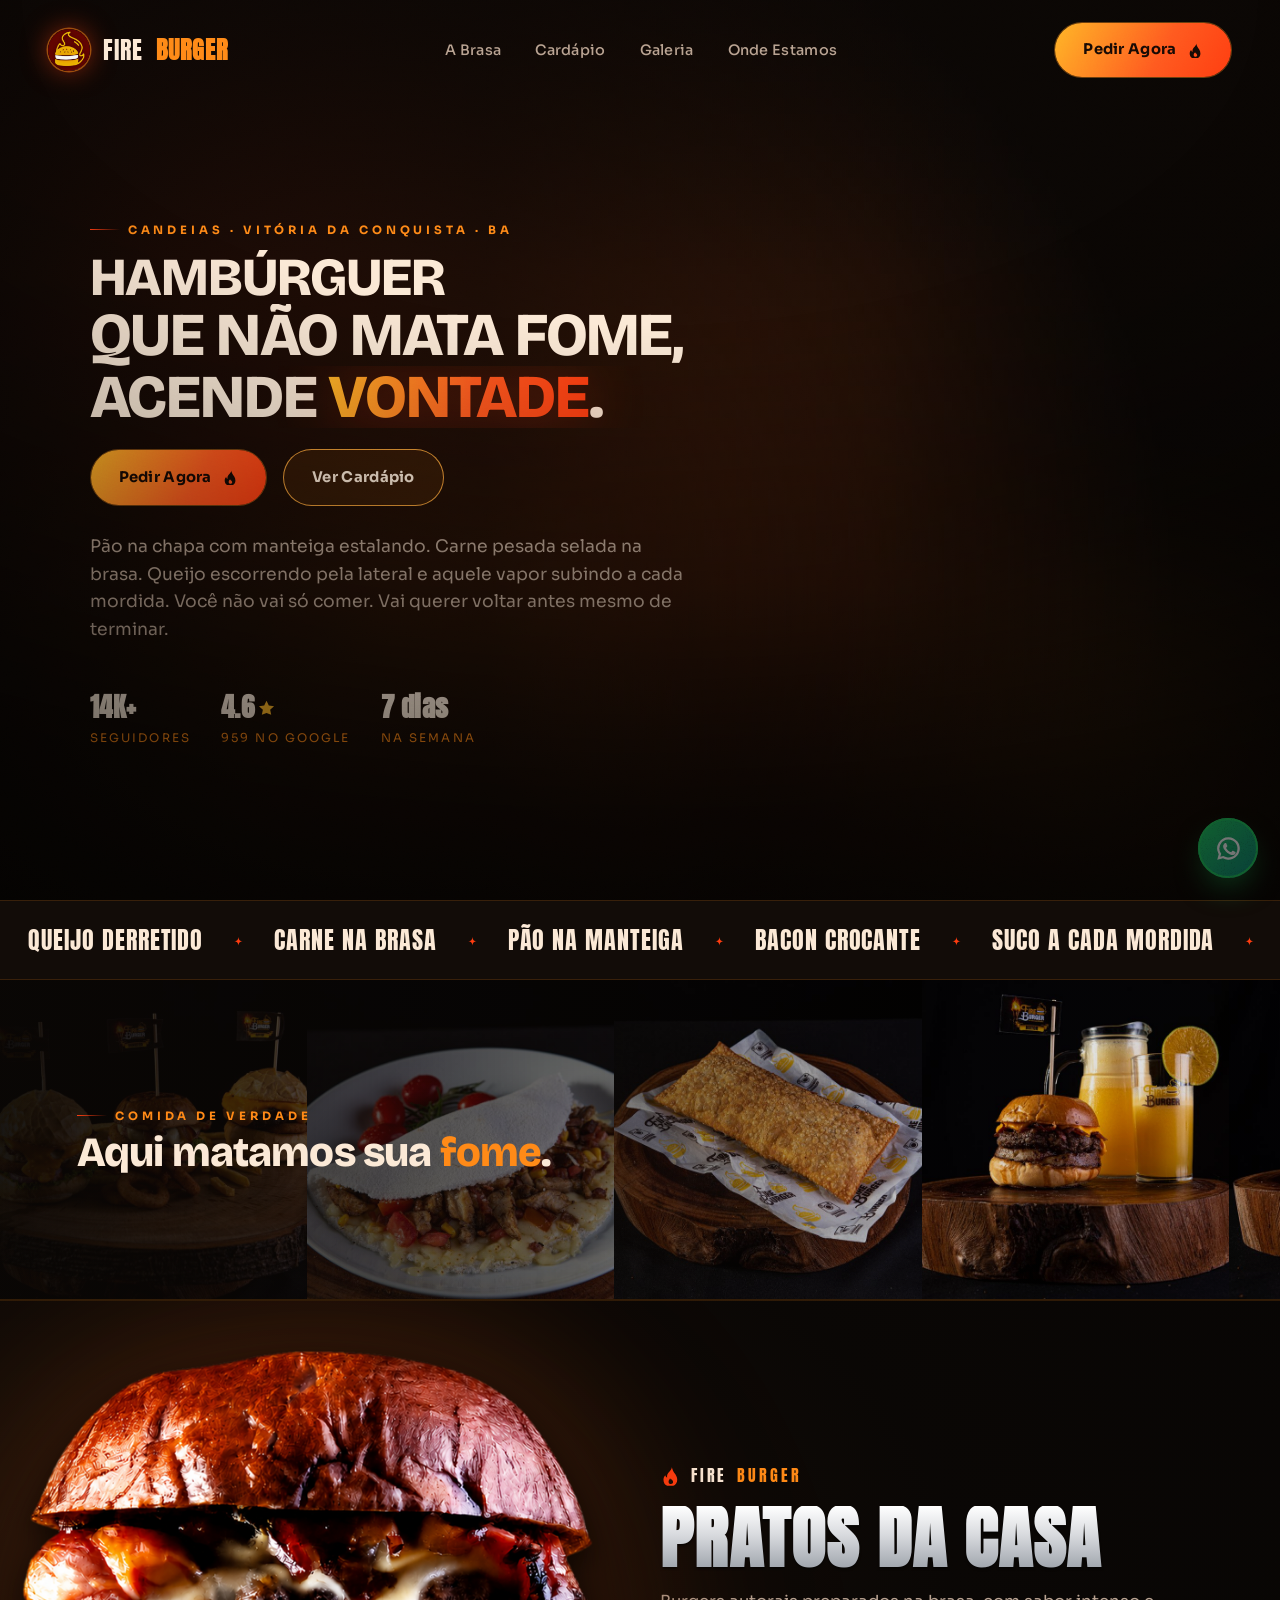
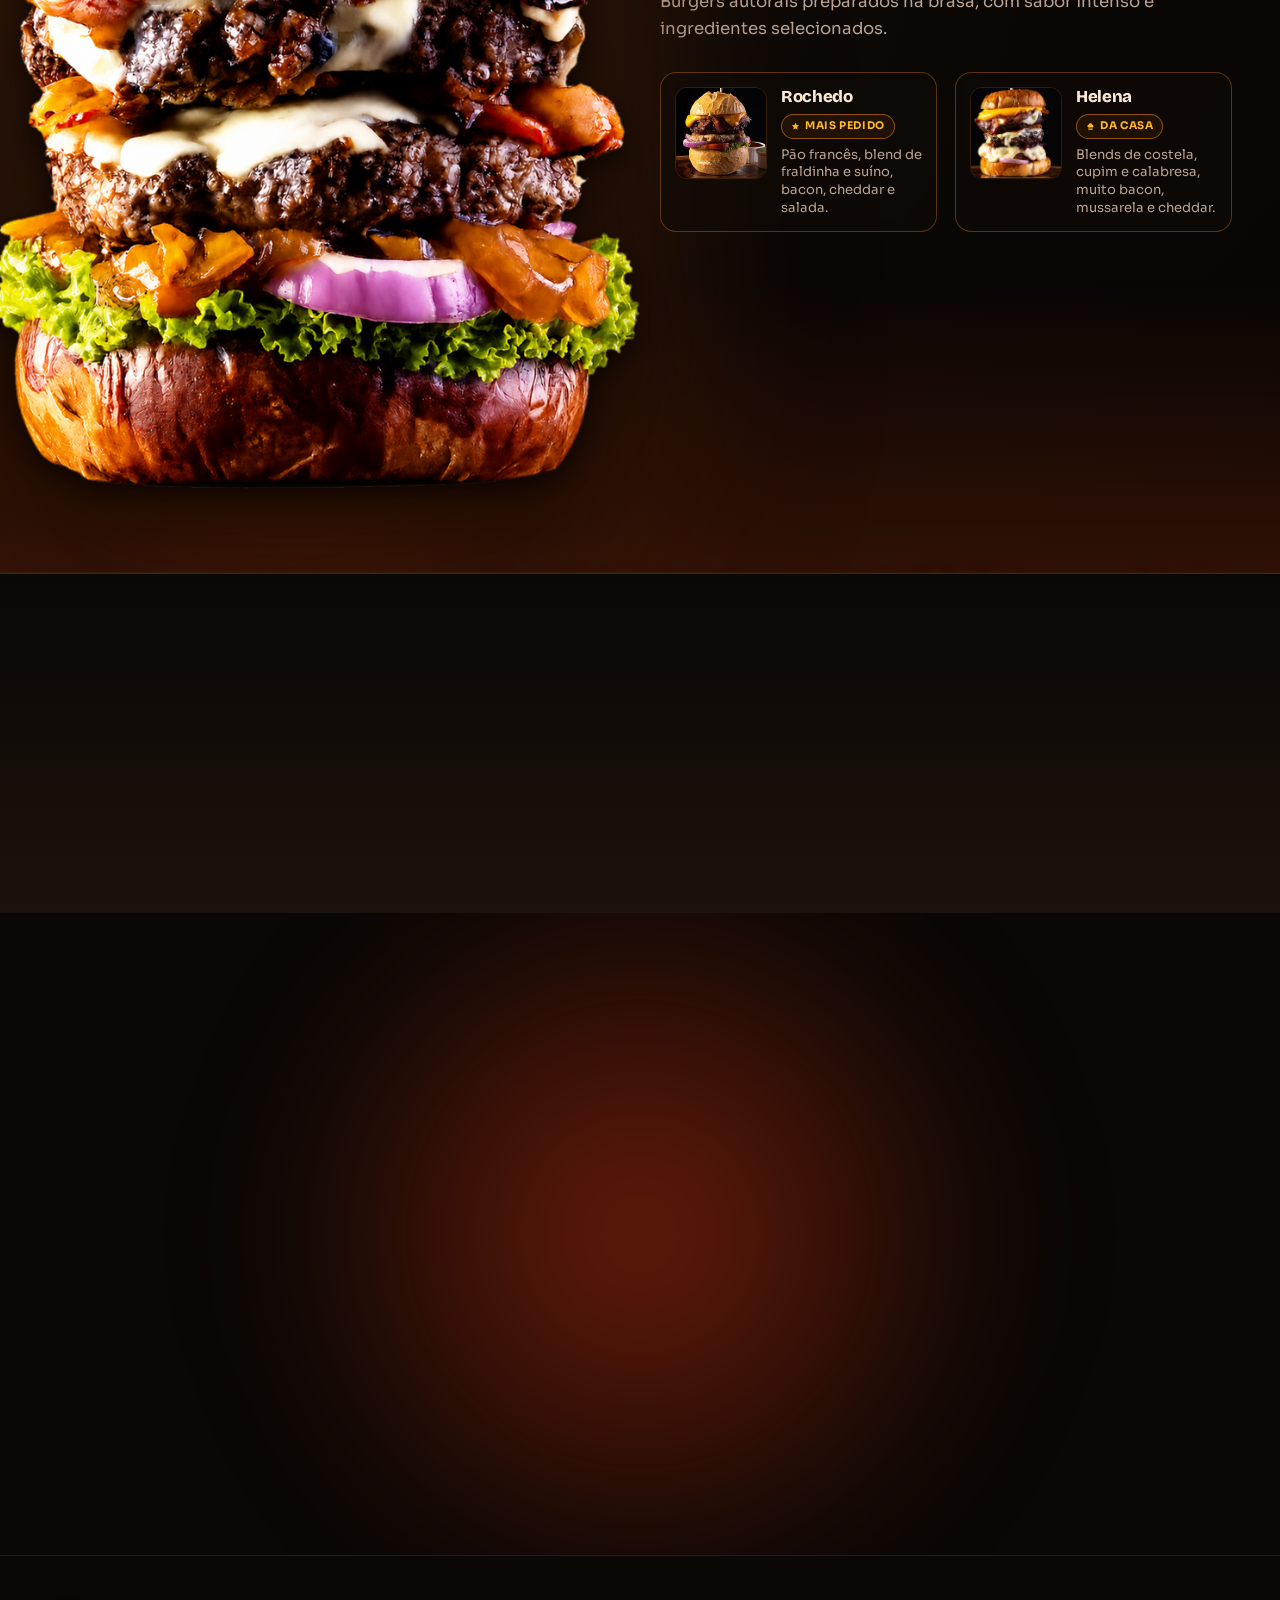
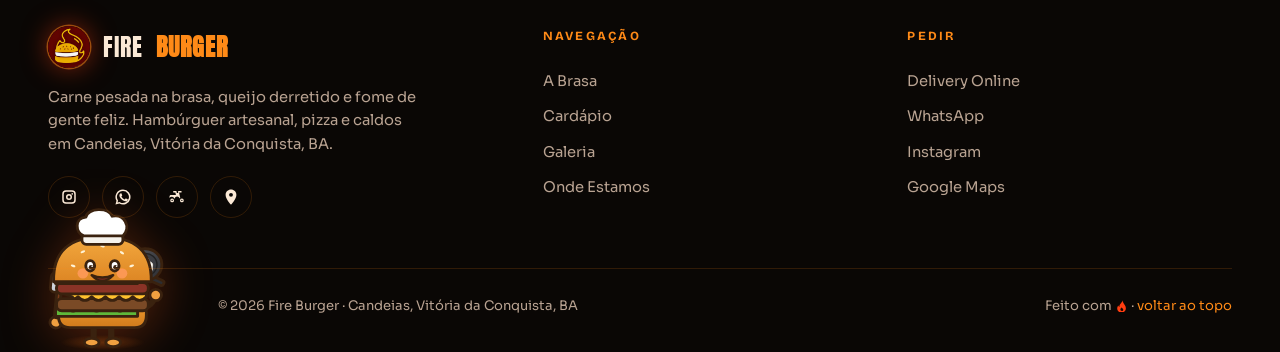
==== commit 289e8de8: "Favicon com logo Fire, autoplay do hero no iOS/Safari e novo poster escuro Co-Authored-By: Claude Op" ====
--- a/index.html
+++ b/index.html
@@ -25,8 +25,9 @@
 <meta name="geo.position" content="-14.857;-40.838" />
 <meta name="ICBM" content="-14.857, -40.838" />
 <link rel="canonical" href="https://fireburguer.com.br/" />
-<link rel="icon" type="image/jpeg" href="logo%20fire%20burguer.jpeg" />
-<link rel="apple-touch-icon" href="logo%20fire%20burguer.jpeg" />
+<link rel="icon" type="image/png" sizes="32x32" href="img/favicon-32.png" />
+<link rel="icon" type="image/png" sizes="192x192" href="img/favicon-192.png" />
+<link rel="apple-touch-icon" href="img/apple-touch-icon.png" />
 <link rel="preconnect" href="https://fonts.googleapis.com" />
 <link rel="preconnect" href="https://fonts.gstatic.com" crossorigin />
 <link href="https://fonts.googleapis.com/css2?family=Anton&family=Sora:wght@300;400;500;600;700;800&family=Bricolage+Grotesque:opsz,wght@12..96,500;12..96,700;12..96,800&display=swap" rel="stylesheet" />
@@ -72,8 +73,8 @@
 <!-- ===================== HERO ===================== -->
 <section class="hero" id="top">
   <div class="hero-bg">
-    <video class="hero-video hero-video--desktop" autoplay muted loop playsinline preload="none" poster="img/real04.jpg" data-src="hero-dashboard.mp4"></video>
-    <video class="hero-video hero-video--mobile" autoplay muted loop playsinline preload="none" poster="img/real04.jpg" data-src="hero-mobile.mp4"></video>
+    <video class="hero-video hero-video--desktop" autoplay muted loop playsinline preload="none" poster="img/hero-poster.jpg" data-src="hero-dashboard.mp4"></video>
+    <video class="hero-video hero-video--mobile" autoplay muted loop playsinline preload="none" poster="img/hero-poster.jpg" data-src="hero-mobile.mp4"></video>
     <div class="hero-video-overlay"></div>
     <div class="glow g1"></div>
     <div class="glow g2"></div>
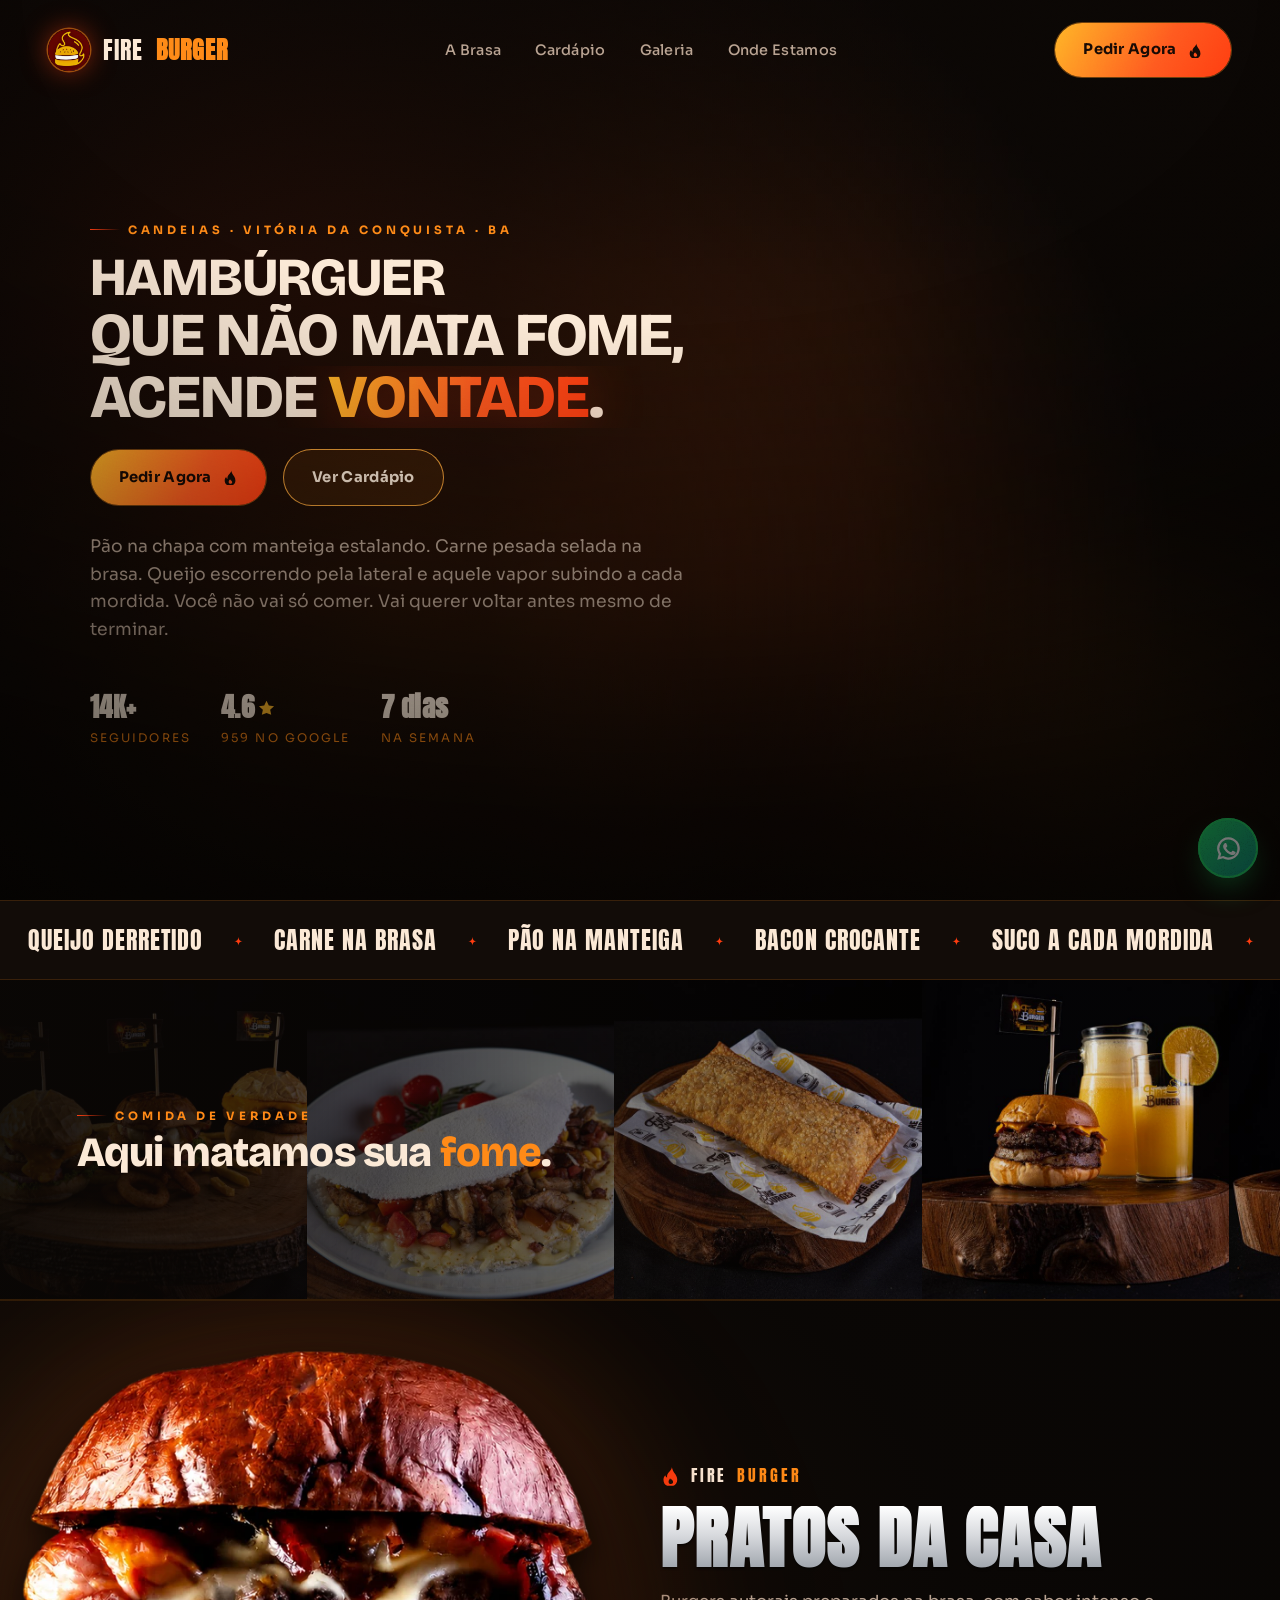
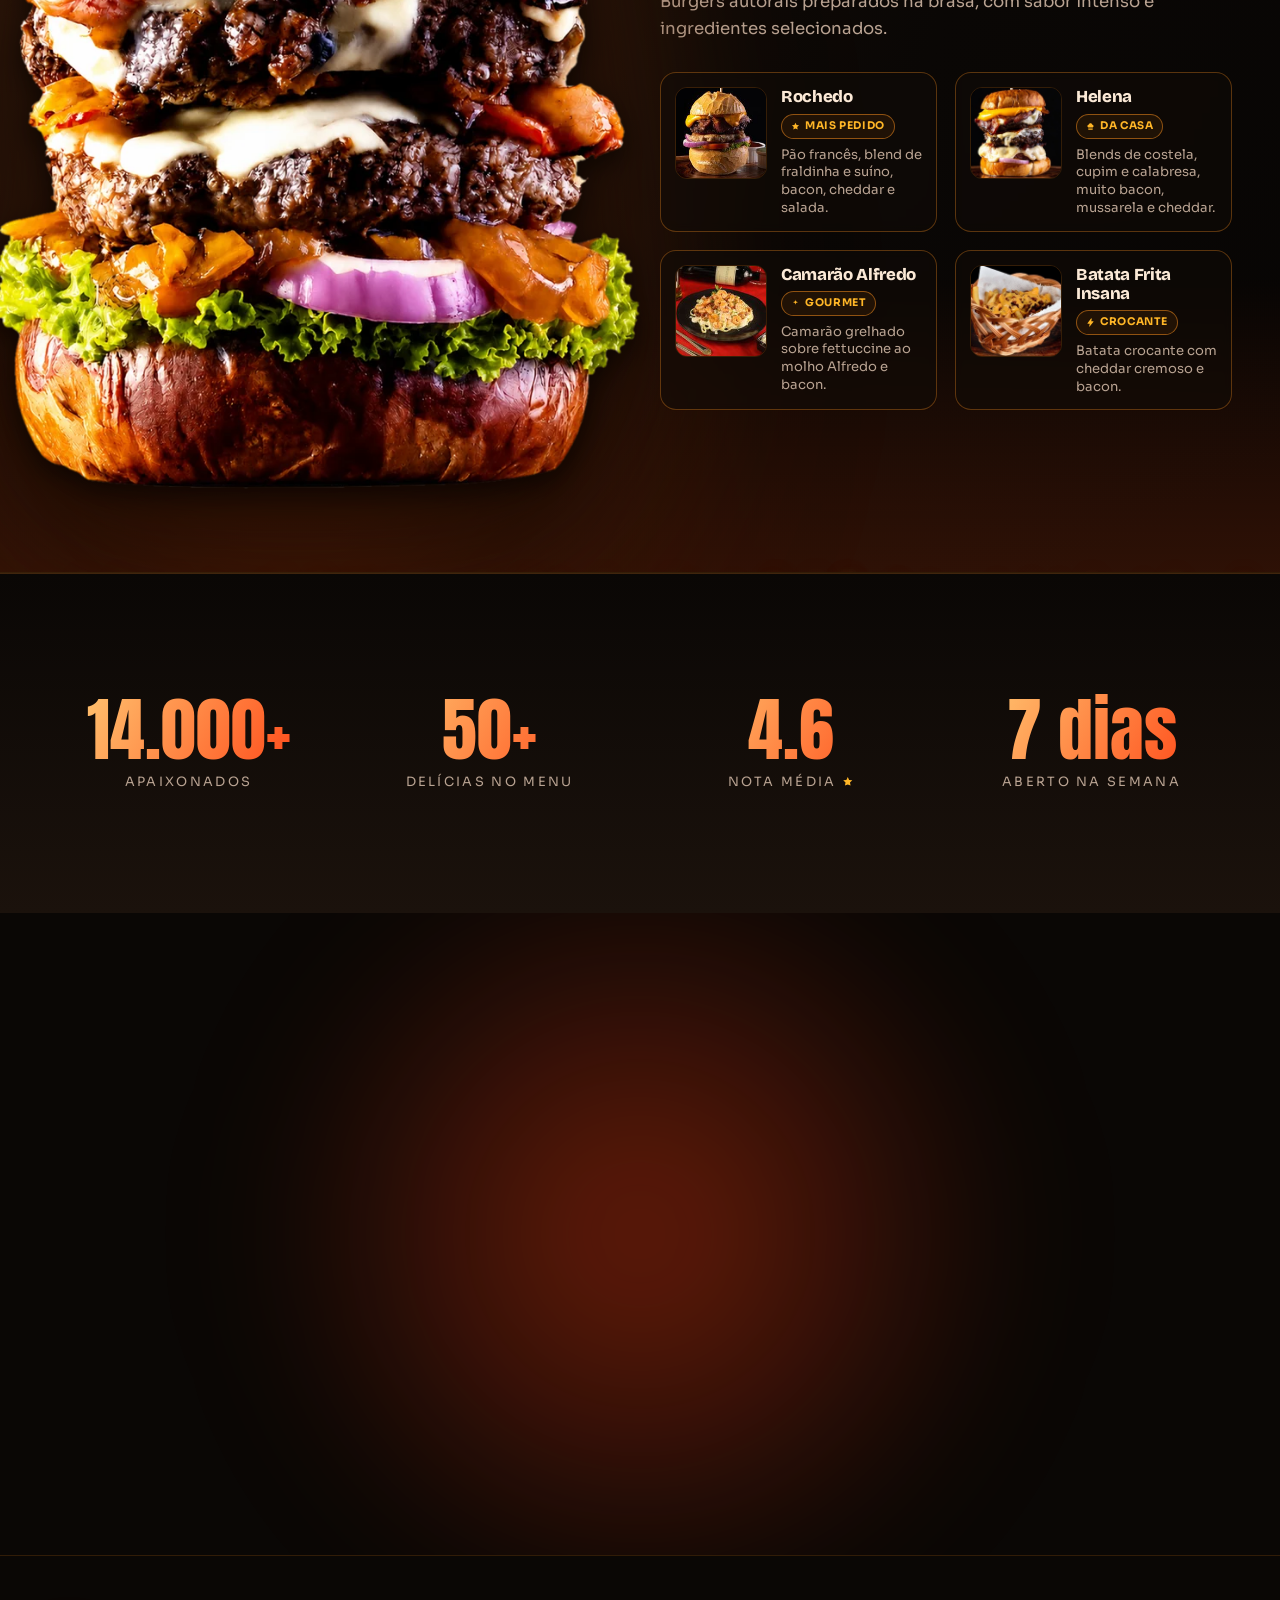
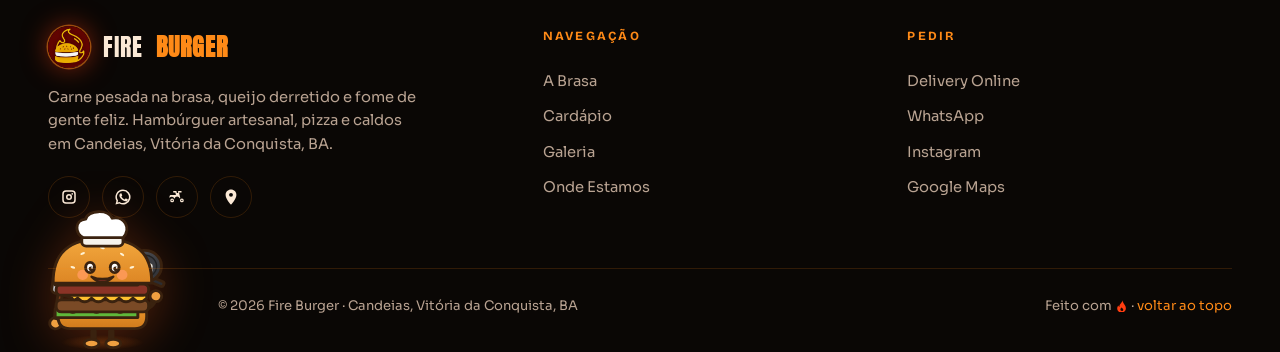
==== commit 01f94781: "Otimizar carregamento e imagens do site" ====
--- a/index.html
+++ b/index.html
@@ -28,6 +28,8 @@
 <link rel="icon" type="image/png" sizes="32x32" href="img/favicon-32.png" />
 <link rel="icon" type="image/png" sizes="192x192" href="img/favicon-192.png" />
 <link rel="apple-touch-icon" href="img/apple-touch-icon.png" />
+<link rel="manifest" href="site.webmanifest" />
+<link rel="preload" as="image" href="img/hero-poster.jpg" fetchpriority="high" />
 <link rel="preconnect" href="https://fonts.googleapis.com" />
 <link rel="preconnect" href="https://fonts.gstatic.com" crossorigin />
 <link href="https://fonts.googleapis.com/css2?family=Anton&family=Sora:wght@300;400;500;600;700;800&family=Bricolage+Grotesque:opsz,wght@12..96,500;12..96,700;12..96,800&display=swap" rel="stylesheet" />
@@ -57,7 +59,7 @@
 <!-- ===================== NAV ===================== -->
 <header class="nav" id="nav">
   <div class="nav-inner">
-    <a href="index.html" class="brand"><img class="brand-logo" src="logo%20fire%20burguer.jpeg" alt="Fire Burger" />FIRE<b>BURGER</b></a>
+    <a href="index.html" class="brand"><img class="brand-logo" src="logo%20fire%20burguer.jpeg" alt="Fire Burger" width="42" height="42" decoding="async" />FIRE<b>BURGER</b></a>
     <nav class="nav-links" id="navLinks">
       <a href="index.html#sobre">A Brasa</a>
       <a href="cardapio.html">Cardápio</a>
@@ -142,7 +144,7 @@
 
       <!-- imagem grande à esquerda -->
       <div class="pratos-hero reveal">
-        <img alt="Hambúrguer artesanal Fire Burger" src="img/pratos-burger.png">
+        <img alt="Hambúrguer artesanal Fire Burger" src="img/pratos-burger.webp" width="850" height="937" loading="lazy" decoding="async">
       </div>
 
       <!-- conteúdo à direita -->
@@ -223,7 +225,7 @@
   <div class="wrap">
     <div class="foot-grid">
       <div class="foot-brand">
-        <a href="index.html" class="brand"><img class="brand-logo" src="logo%20fire%20burguer.jpeg" alt="Fire Burger" />FIRE<b>BURGER</b></a>
+        <a href="index.html" class="brand"><img class="brand-logo" src="logo%20fire%20burguer.jpeg" alt="Fire Burger" width="42" height="42" loading="lazy" decoding="async" />FIRE<b>BURGER</b></a>
         <p>Carne pesada na brasa, queijo derretido e fome de gente feliz. Hambúrguer artesanal, pizza e caldos em Candeias, Vitória da Conquista, BA.</p>
         <div class="foot-soc">
           <a href="https://www.instagram.com/fireburger.candeias/" target="_blank" rel="noopener" aria-label="Instagram"><svg class="svgi"><use href="#ic-instagram"/></svg></a>
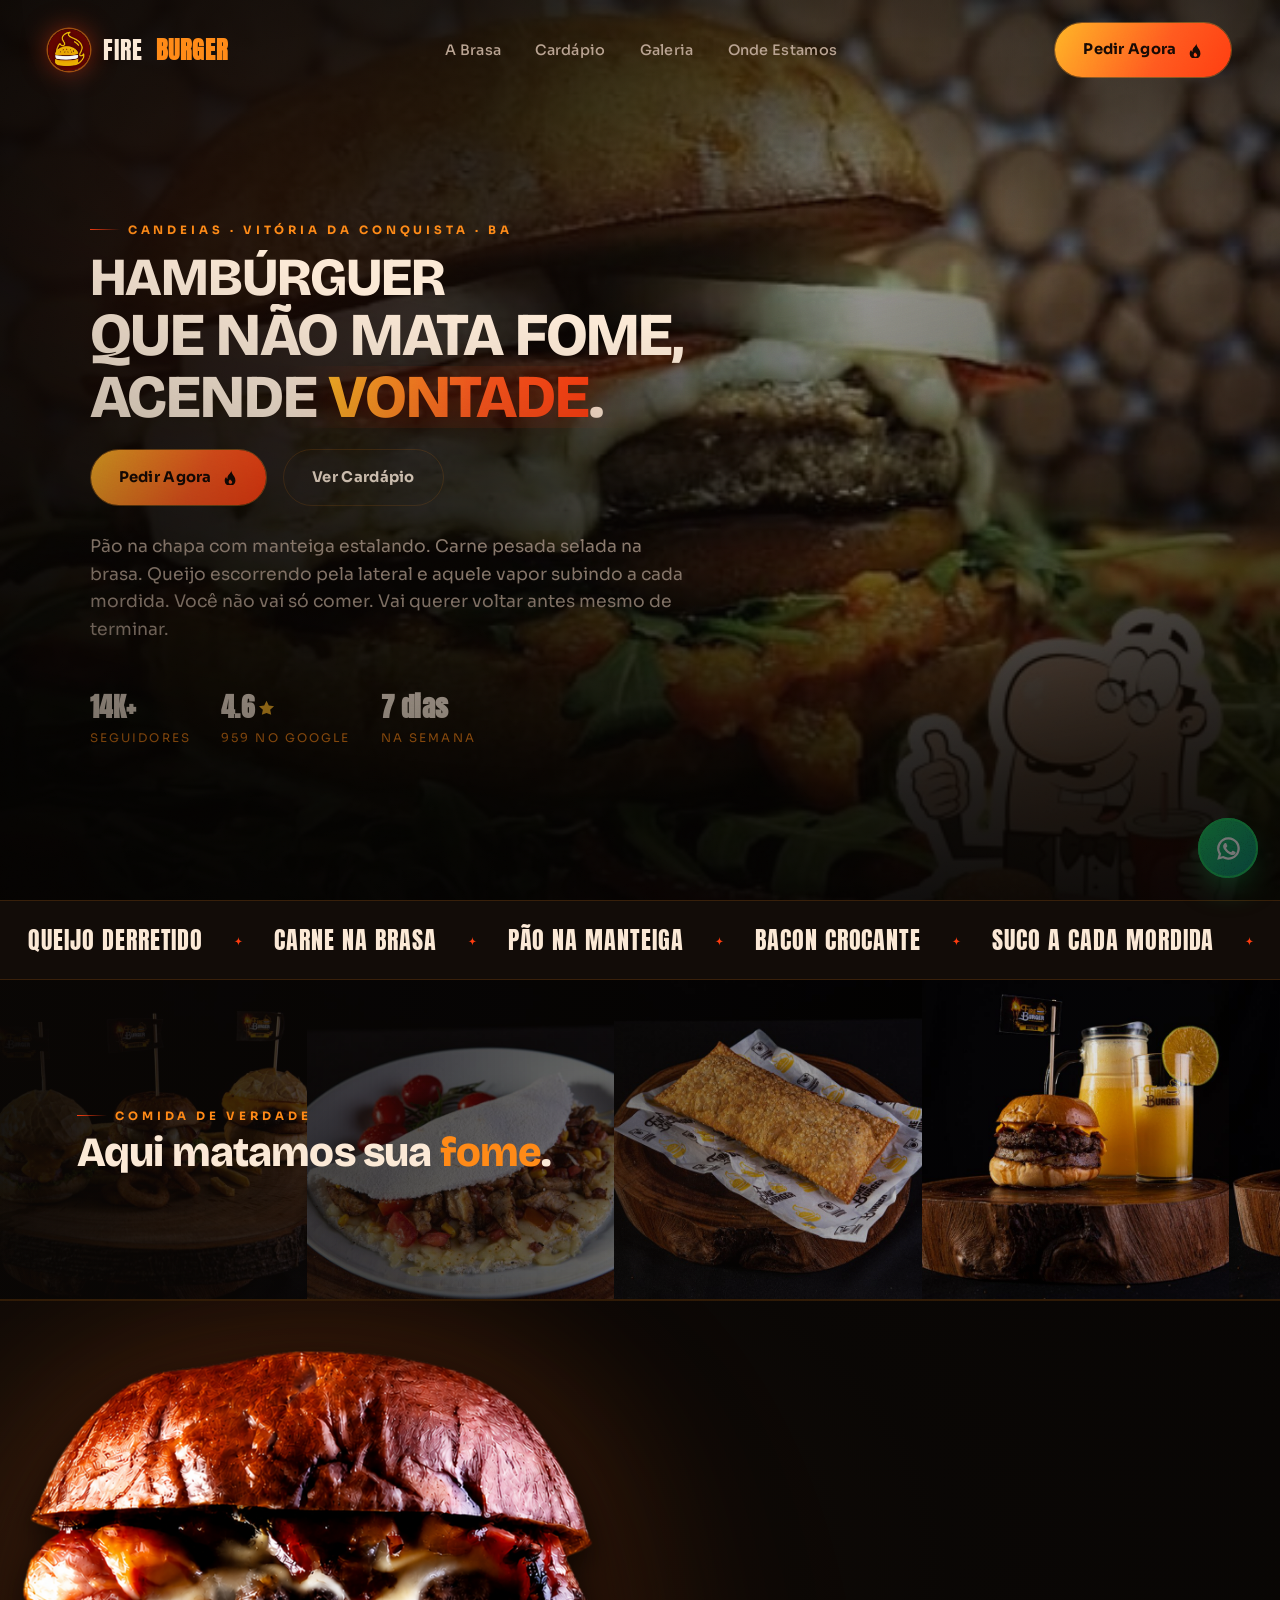
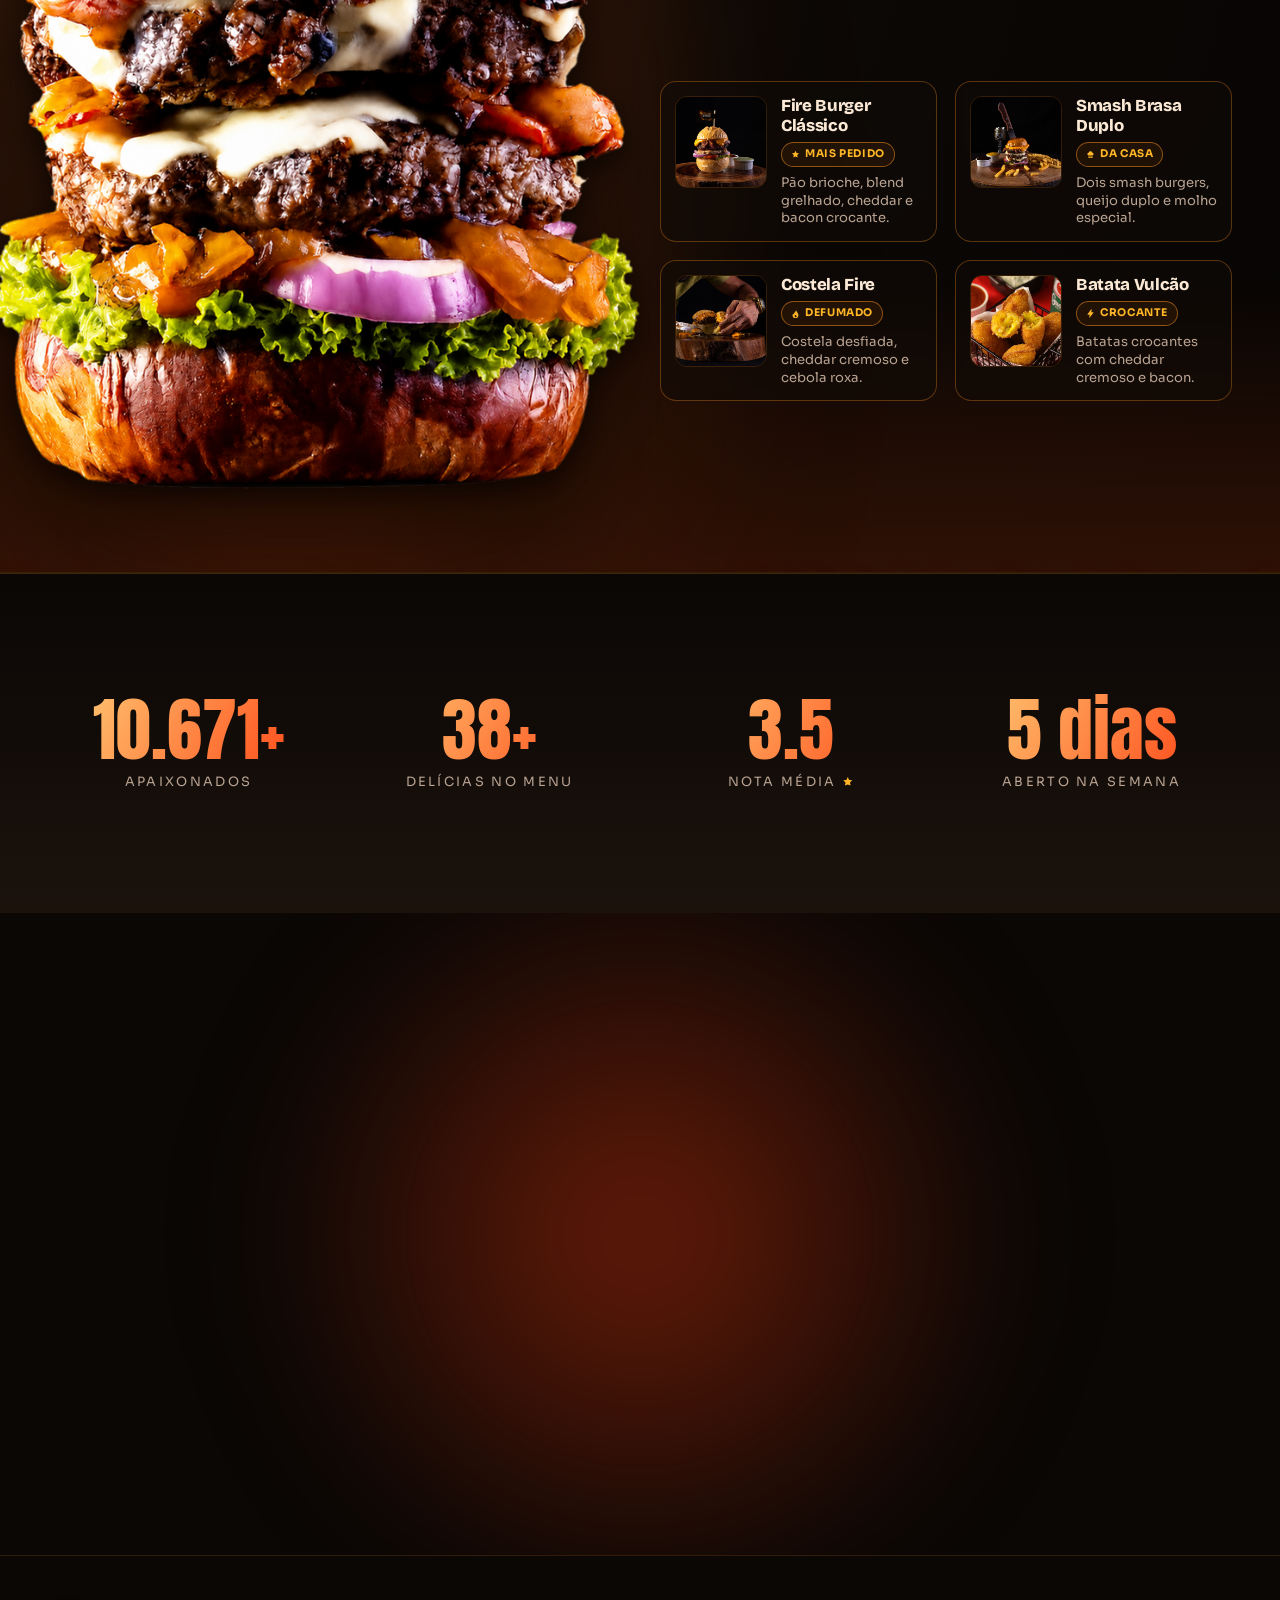
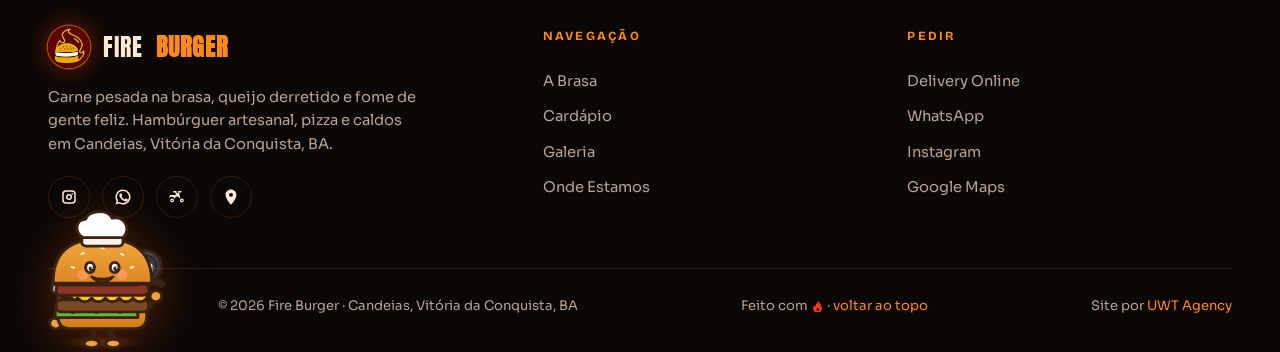
==== commit eb42c608: "feat: adiciona credito UWT Agency no rodape (link clicavel)" ====
--- a/index.html
+++ b/index.html
@@ -25,11 +25,8 @@
 <meta name="geo.position" content="-14.857;-40.838" />
 <meta name="ICBM" content="-14.857, -40.838" />
 <link rel="canonical" href="https://fireburguer.com.br/" />
-<link rel="icon" type="image/png" sizes="32x32" href="img/favicon-32.png" />
-<link rel="icon" type="image/png" sizes="192x192" href="img/favicon-192.png" />
-<link rel="apple-touch-icon" href="img/apple-touch-icon.png" />
-<link rel="manifest" href="site.webmanifest" />
-<link rel="preload" as="image" href="img/hero-poster.jpg" fetchpriority="high" />
+<link rel="icon" type="image/jpeg" href="logo%20fire%20burguer.jpeg" />
+<link rel="apple-touch-icon" href="logo%20fire%20burguer.jpeg" />
 <link rel="preconnect" href="https://fonts.googleapis.com" />
 <link rel="preconnect" href="https://fonts.gstatic.com" crossorigin />
 <link href="https://fonts.googleapis.com/css2?family=Anton&family=Sora:wght@300;400;500;600;700;800&family=Bricolage+Grotesque:opsz,wght@12..96,500;12..96,700;12..96,800&display=swap" rel="stylesheet" />
@@ -59,7 +56,7 @@
 <!-- ===================== NAV ===================== -->
 <header class="nav" id="nav">
   <div class="nav-inner">
-    <a href="index.html" class="brand"><img class="brand-logo" src="logo%20fire%20burguer.jpeg" alt="Fire Burger" width="42" height="42" decoding="async" />FIRE<b>BURGER</b></a>
+    <a href="index.html" class="brand"><img class="brand-logo" src="logo%20fire%20burguer.jpeg" alt="Fire Burger" />FIRE<b>BURGER</b></a>
     <nav class="nav-links" id="navLinks">
       <a href="index.html#sobre">A Brasa</a>
       <a href="cardapio.html">Cardápio</a>
@@ -75,8 +72,8 @@
 <!-- ===================== HERO ===================== -->
 <section class="hero" id="top">
   <div class="hero-bg">
-    <video class="hero-video hero-video--desktop" autoplay muted loop playsinline preload="none" poster="img/hero-poster.jpg" data-src="hero-dashboard.mp4"></video>
-    <video class="hero-video hero-video--mobile" autoplay muted loop playsinline preload="none" poster="img/hero-poster.jpg" data-src="hero-mobile.mp4"></video>
+    <video class="hero-video hero-video--desktop" autoplay muted loop playsinline preload="none" poster="img/real04.jpg" data-src="hero-dashboard.mp4"></video>
+    <video class="hero-video hero-video--mobile" autoplay muted loop playsinline preload="none" poster="img/real04.jpg" data-src="hero-mobile.mp4"></video>
     <div class="hero-video-overlay"></div>
     <div class="glow g1"></div>
     <div class="glow g2"></div>
@@ -92,7 +89,7 @@
         </h1>
         <div class="hero-actions">
           <span class="firewrap"><span class="flames" aria-hidden="true"></span><a href="https://fireburgerpizzascaldosegourmet.saipos.com/home" target="_blank" rel="noopener" class="btn">Pedir Agora <svg class="svgi"><use href="#ic-fire"/></svg></a></span>
-          <a href="cardapio.html" class="btn btn--ghost btn--destaque">Ver Cardápio</a>
+          <a href="cardapio.html" class="btn btn--ghost">Ver Cardápio</a>
         </div>
         <p class="lead">Pão na chapa com manteiga estalando. Carne pesada selada na brasa. Queijo escorrendo pela lateral e aquele vapor subindo a cada mordida. Você não vai só comer. Vai querer voltar antes mesmo de terminar.</p>
         <div class="hero-meta">
@@ -144,7 +141,7 @@
 
       <!-- imagem grande à esquerda -->
       <div class="pratos-hero reveal">
-        <img alt="Hambúrguer artesanal Fire Burger" src="img/pratos-burger.webp" width="850" height="937" loading="lazy" decoding="async">
+        <img alt="Hambúrguer artesanal Fire Burger" src="img/pratos-burger.png">
       </div>
 
       <!-- conteúdo à direita -->
@@ -156,38 +153,39 @@
         <div class="pratos-cards">
           <!-- TROQUE AS IMAGENS dos pratos nos src= abaixo -->
           <article class="prato-card reveal d1">
-            <div class="prato-thumb"><img loading="lazy" alt="Hambúrguer Rochedo" src="img/cardapio/burguers-artesanais-08-rochedo.jpeg"></div>
+            <div class="prato-thumb"><img loading="lazy" alt="Fire Burger Clássico" src="img/carrossel/g05.jpg"></div>
             <div class="prato-info">
-              <h3>Rochedo</h3>
+              <h3>Fire Burger Clássico</h3>
               <span class="prato-badge"><svg class="svgi"><use href="#ic-star"/></svg> Mais pedido</span>
-              <p>Pão francês, blend de fraldinha e suíno, bacon, cheddar e salada.</p>
+              <p>Pão brioche, blend grelhado, cheddar e bacon crocante.</p>
             </div>
           </article>
 
           <article class="prato-card reveal d2">
-            <div class="prato-thumb"><img loading="lazy" alt="Hambúrguer Helena" src="img/cardapio/burguers-artesanais-15-helena.webp"></div>
+            <div class="prato-thumb"><img loading="lazy" alt="Smash Brasa Duplo" src="img/carrossel/g08.jpg"></div>
             <div class="prato-info">
-              <h3>Helena</h3>
+              <h3>Smash Brasa Duplo</h3>
               <span class="prato-badge"><svg class="svgi"><use href="#ic-chef"/></svg> Da casa</span>
-              <p>Blends de costela, cupim e calabresa, muito bacon, mussarela e cheddar.</p>
+              <p>Dois smash burgers, queijo duplo e molho especial.</p>
             </div>
           </article>
 
           <article class="prato-card reveal d3">
-            <div class="prato-thumb"><img loading="lazy" alt="Camarão Alfredo" src="img/cardapio/pratos-gourmet-06-camarao-alfredo.jpeg"></div>
+            <div class="prato-thumb"><img loading="lazy" alt="Costela Fire" src="img/carrossel/g11.jpg"></div>
             <div class="prato-info">
-              <h3>Camarão Alfredo</h3>
-              <span class="prato-badge"><svg class="svgi"><use href="#ic-spark"/></svg> Gourmet</span>
-              <p>Camarão grelhado sobre fettuccine ao molho Alfredo e bacon.</p>
+              <h3>Costela Fire</h3>
+              <span class="prato-badge"><svg class="svgi"><use href="#ic-fire"/></svg> Defumado</span>
+              <p>Costela desfiada, cheddar cremoso e cebola roxa.</p>
             </div>
           </article>
 
           <article class="prato-card reveal d4">
-            <div class="prato-thumb"><img loading="lazy" alt="Batata frita insana" src="img/cardapio/batata-frita-insana-01-batata-com-cheddar-e-bacon.webp"></div>
+            <!-- PLACEHOLDER: trocar por uma foto real de batata frita -->
+            <div class="prato-thumb"><img loading="lazy" alt="Batata Vulcão" src="img/carrossel2/c09.jpg"></div>
             <div class="prato-info">
-              <h3>Batata Frita Insana</h3>
+              <h3>Batata Vulcão</h3>
               <span class="prato-badge"><svg class="svgi"><use href="#ic-bolt"/></svg> Crocante</span>
-              <p>Batata crocante com cheddar cremoso e bacon.</p>
+              <p>Batatas crocantes com cheddar cremoso e bacon.</p>
             </div>
           </article>
         </div>
@@ -225,7 +223,7 @@
   <div class="wrap">
     <div class="foot-grid">
       <div class="foot-brand">
-        <a href="index.html" class="brand"><img class="brand-logo" src="logo%20fire%20burguer.jpeg" alt="Fire Burger" width="42" height="42" loading="lazy" decoding="async" />FIRE<b>BURGER</b></a>
+        <a href="index.html" class="brand"><img class="brand-logo" src="logo%20fire%20burguer.jpeg" alt="Fire Burger" />FIRE<b>BURGER</b></a>
         <p>Carne pesada na brasa, queijo derretido e fome de gente feliz. Hambúrguer artesanal, pizza e caldos em Candeias, Vitória da Conquista, BA.</p>
         <div class="foot-soc">
           <a href="https://www.instagram.com/fireburger.candeias/" target="_blank" rel="noopener" aria-label="Instagram"><svg class="svgi"><use href="#ic-instagram"/></svg></a>
@@ -252,6 +250,7 @@
     <div class="foot-bot">
       <span>© 2026 Fire Burger · Candeias, Vitória da Conquista, BA</span>
       <span>Feito com <svg class="svgi"><use href="#ic-fire"/></svg> · <a href="#top">voltar ao topo</a></span>
+      <span>Site por <a href="https://uwtool.com.br" target="_blank" rel="noopener">UWT Agency</a></span>
     </div>
   </div>
 </footer>
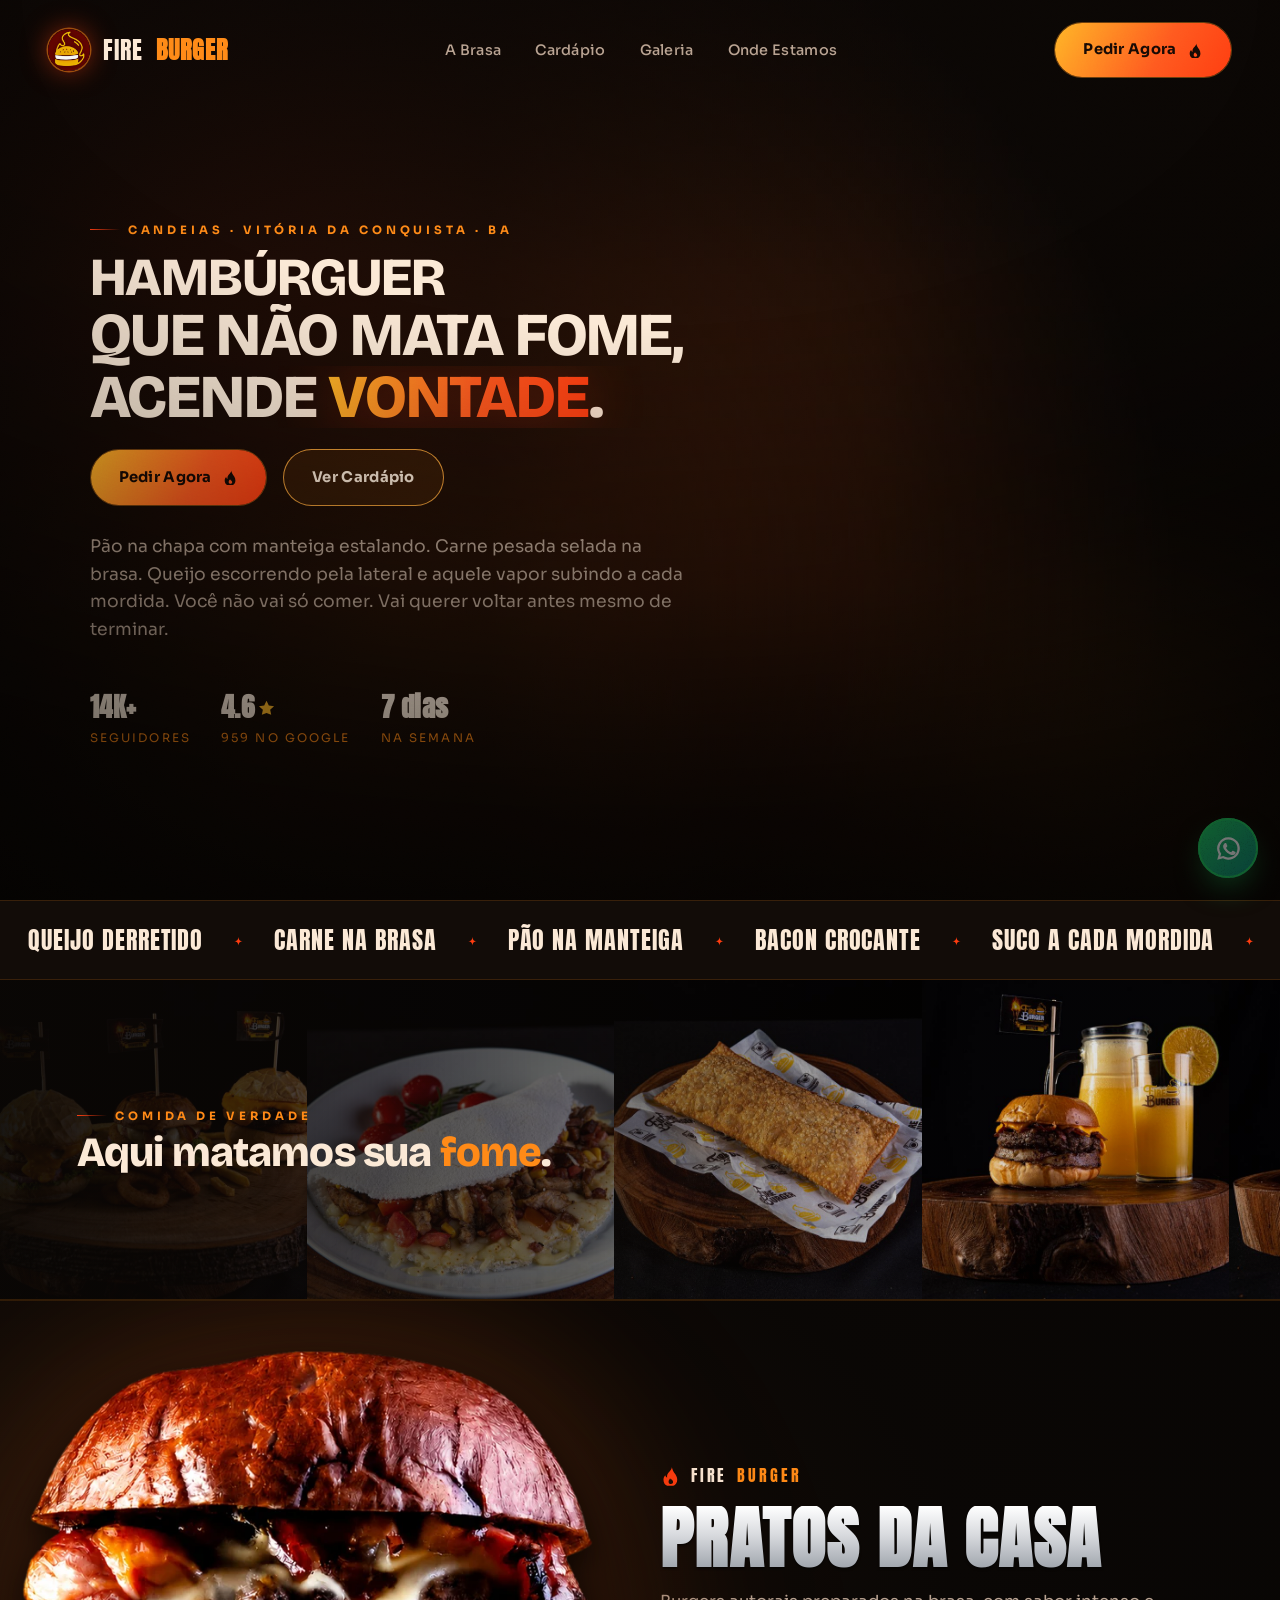
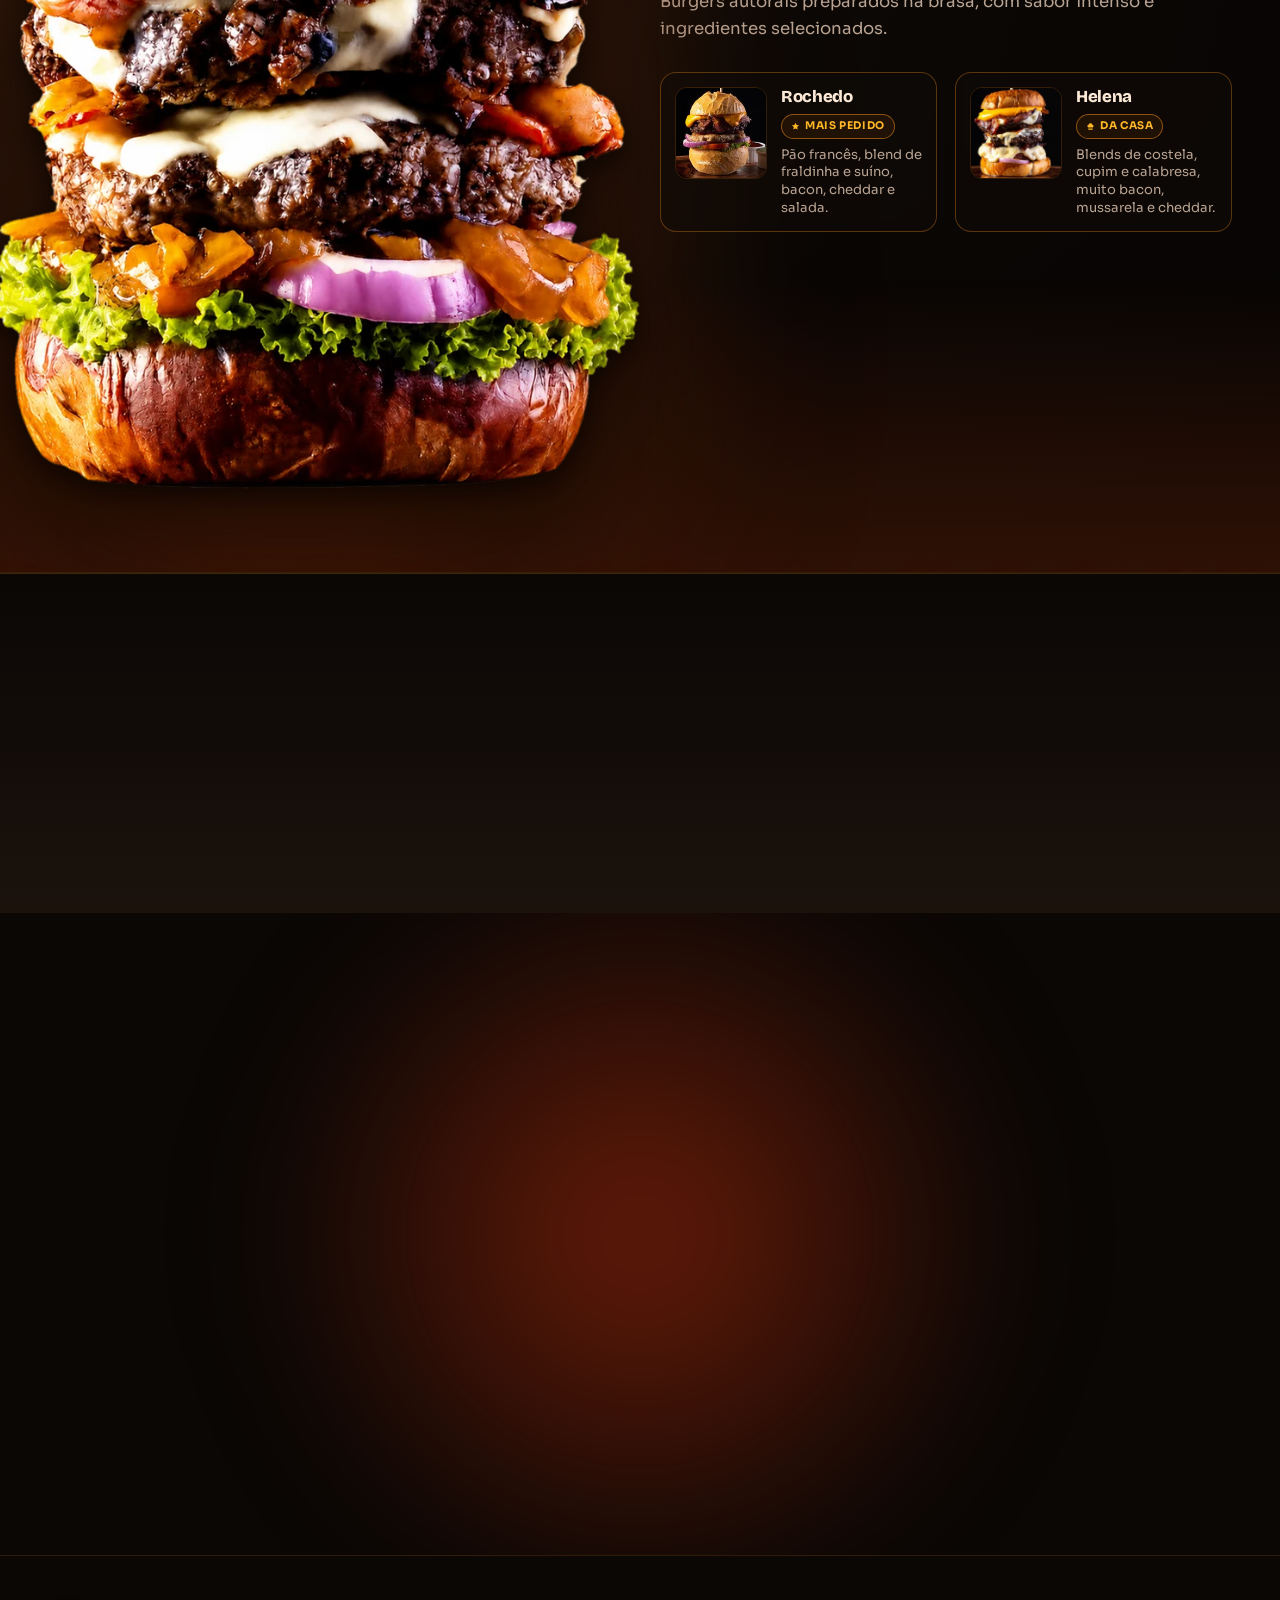
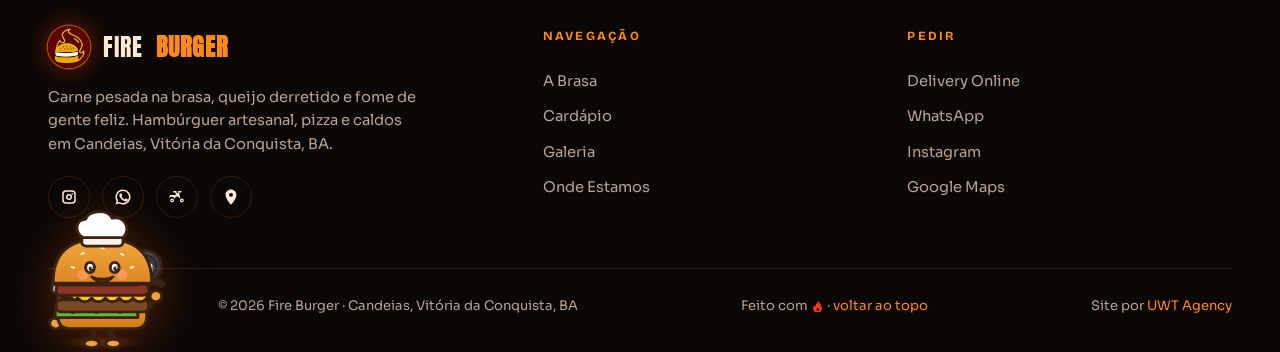
==== commit 6412e6d5: "Merge remote-tracking branch 'origin/frontend-inicial' into frontend-inicial" ====
--- a/index.html
+++ b/index.html
@@ -25,8 +25,11 @@
 <meta name="geo.position" content="-14.857;-40.838" />
 <meta name="ICBM" content="-14.857, -40.838" />
 <link rel="canonical" href="https://fireburguer.com.br/" />
-<link rel="icon" type="image/jpeg" href="logo%20fire%20burguer.jpeg" />
-<link rel="apple-touch-icon" href="logo%20fire%20burguer.jpeg" />
+<link rel="icon" type="image/png" sizes="32x32" href="img/favicon-32.png" />
+<link rel="icon" type="image/png" sizes="192x192" href="img/favicon-192.png" />
+<link rel="apple-touch-icon" href="img/apple-touch-icon.png" />
+<link rel="manifest" href="site.webmanifest" />
+<link rel="preload" as="image" href="img/hero-poster.jpg" fetchpriority="high" />
 <link rel="preconnect" href="https://fonts.googleapis.com" />
 <link rel="preconnect" href="https://fonts.gstatic.com" crossorigin />
 <link href="https://fonts.googleapis.com/css2?family=Anton&family=Sora:wght@300;400;500;600;700;800&family=Bricolage+Grotesque:opsz,wght@12..96,500;12..96,700;12..96,800&display=swap" rel="stylesheet" />
@@ -56,7 +59,7 @@
 <!-- ===================== NAV ===================== -->
 <header class="nav" id="nav">
   <div class="nav-inner">
-    <a href="index.html" class="brand"><img class="brand-logo" src="logo%20fire%20burguer.jpeg" alt="Fire Burger" />FIRE<b>BURGER</b></a>
+    <a href="index.html" class="brand"><img class="brand-logo" src="logo%20fire%20burguer.jpeg" alt="Fire Burger" width="42" height="42" decoding="async" />FIRE<b>BURGER</b></a>
     <nav class="nav-links" id="navLinks">
       <a href="index.html#sobre">A Brasa</a>
       <a href="cardapio.html">Cardápio</a>
@@ -72,8 +75,8 @@
 <!-- ===================== HERO ===================== -->
 <section class="hero" id="top">
   <div class="hero-bg">
-    <video class="hero-video hero-video--desktop" autoplay muted loop playsinline preload="none" poster="img/real04.jpg" data-src="hero-dashboard.mp4"></video>
-    <video class="hero-video hero-video--mobile" autoplay muted loop playsinline preload="none" poster="img/real04.jpg" data-src="hero-mobile.mp4"></video>
+    <video class="hero-video hero-video--desktop" autoplay muted loop playsinline preload="none" poster="img/hero-poster.jpg" data-src="hero-dashboard.mp4"></video>
+    <video class="hero-video hero-video--mobile" autoplay muted loop playsinline preload="none" poster="img/hero-poster.jpg" data-src="hero-mobile.mp4"></video>
     <div class="hero-video-overlay"></div>
     <div class="glow g1"></div>
     <div class="glow g2"></div>
@@ -89,7 +92,7 @@
         </h1>
         <div class="hero-actions">
           <span class="firewrap"><span class="flames" aria-hidden="true"></span><a href="https://fireburgerpizzascaldosegourmet.saipos.com/home" target="_blank" rel="noopener" class="btn">Pedir Agora <svg class="svgi"><use href="#ic-fire"/></svg></a></span>
-          <a href="cardapio.html" class="btn btn--ghost">Ver Cardápio</a>
+          <a href="cardapio.html" class="btn btn--ghost btn--destaque">Ver Cardápio</a>
         </div>
         <p class="lead">Pão na chapa com manteiga estalando. Carne pesada selada na brasa. Queijo escorrendo pela lateral e aquele vapor subindo a cada mordida. Você não vai só comer. Vai querer voltar antes mesmo de terminar.</p>
         <div class="hero-meta">
@@ -141,7 +144,7 @@
 
       <!-- imagem grande à esquerda -->
       <div class="pratos-hero reveal">
-        <img alt="Hambúrguer artesanal Fire Burger" src="img/pratos-burger.png">
+        <img alt="Hambúrguer artesanal Fire Burger" src="img/pratos-burger.webp" width="850" height="937" loading="lazy" decoding="async">
       </div>
 
       <!-- conteúdo à direita -->
@@ -153,39 +156,38 @@
         <div class="pratos-cards">
           <!-- TROQUE AS IMAGENS dos pratos nos src= abaixo -->
           <article class="prato-card reveal d1">
-            <div class="prato-thumb"><img loading="lazy" alt="Fire Burger Clássico" src="img/carrossel/g05.jpg"></div>
+            <div class="prato-thumb"><img loading="lazy" alt="Hambúrguer Rochedo" src="img/cardapio/burguers-artesanais-08-rochedo.jpeg"></div>
             <div class="prato-info">
-              <h3>Fire Burger Clássico</h3>
+              <h3>Rochedo</h3>
               <span class="prato-badge"><svg class="svgi"><use href="#ic-star"/></svg> Mais pedido</span>
-              <p>Pão brioche, blend grelhado, cheddar e bacon crocante.</p>
+              <p>Pão francês, blend de fraldinha e suíno, bacon, cheddar e salada.</p>
             </div>
           </article>
 
           <article class="prato-card reveal d2">
-            <div class="prato-thumb"><img loading="lazy" alt="Smash Brasa Duplo" src="img/carrossel/g08.jpg"></div>
+            <div class="prato-thumb"><img loading="lazy" alt="Hambúrguer Helena" src="img/cardapio/burguers-artesanais-15-helena.webp"></div>
             <div class="prato-info">
-              <h3>Smash Brasa Duplo</h3>
+              <h3>Helena</h3>
               <span class="prato-badge"><svg class="svgi"><use href="#ic-chef"/></svg> Da casa</span>
-              <p>Dois smash burgers, queijo duplo e molho especial.</p>
+              <p>Blends de costela, cupim e calabresa, muito bacon, mussarela e cheddar.</p>
             </div>
           </article>
 
           <article class="prato-card reveal d3">
-            <div class="prato-thumb"><img loading="lazy" alt="Costela Fire" src="img/carrossel/g11.jpg"></div>
+            <div class="prato-thumb"><img loading="lazy" alt="Camarão Alfredo" src="img/cardapio/pratos-gourmet-06-camarao-alfredo.jpeg"></div>
             <div class="prato-info">
-              <h3>Costela Fire</h3>
-              <span class="prato-badge"><svg class="svgi"><use href="#ic-fire"/></svg> Defumado</span>
-              <p>Costela desfiada, cheddar cremoso e cebola roxa.</p>
+              <h3>Camarão Alfredo</h3>
+              <span class="prato-badge"><svg class="svgi"><use href="#ic-spark"/></svg> Gourmet</span>
+              <p>Camarão grelhado sobre fettuccine ao molho Alfredo e bacon.</p>
             </div>
           </article>
 
           <article class="prato-card reveal d4">
-            <!-- PLACEHOLDER: trocar por uma foto real de batata frita -->
-            <div class="prato-thumb"><img loading="lazy" alt="Batata Vulcão" src="img/carrossel2/c09.jpg"></div>
+            <div class="prato-thumb"><img loading="lazy" alt="Batata frita insana" src="img/cardapio/batata-frita-insana-01-batata-com-cheddar-e-bacon.webp"></div>
             <div class="prato-info">
-              <h3>Batata Vulcão</h3>
+              <h3>Batata Frita Insana</h3>
               <span class="prato-badge"><svg class="svgi"><use href="#ic-bolt"/></svg> Crocante</span>
-              <p>Batatas crocantes com cheddar cremoso e bacon.</p>
+              <p>Batata crocante com cheddar cremoso e bacon.</p>
             </div>
           </article>
         </div>
@@ -223,7 +225,7 @@
   <div class="wrap">
     <div class="foot-grid">
       <div class="foot-brand">
-        <a href="index.html" class="brand"><img class="brand-logo" src="logo%20fire%20burguer.jpeg" alt="Fire Burger" />FIRE<b>BURGER</b></a>
+        <a href="index.html" class="brand"><img class="brand-logo" src="logo%20fire%20burguer.jpeg" alt="Fire Burger" width="42" height="42" loading="lazy" decoding="async" />FIRE<b>BURGER</b></a>
         <p>Carne pesada na brasa, queijo derretido e fome de gente feliz. Hambúrguer artesanal, pizza e caldos em Candeias, Vitória da Conquista, BA.</p>
         <div class="foot-soc">
           <a href="https://www.instagram.com/fireburger.candeias/" target="_blank" rel="noopener" aria-label="Instagram"><svg class="svgi"><use href="#ic-instagram"/></svg></a>
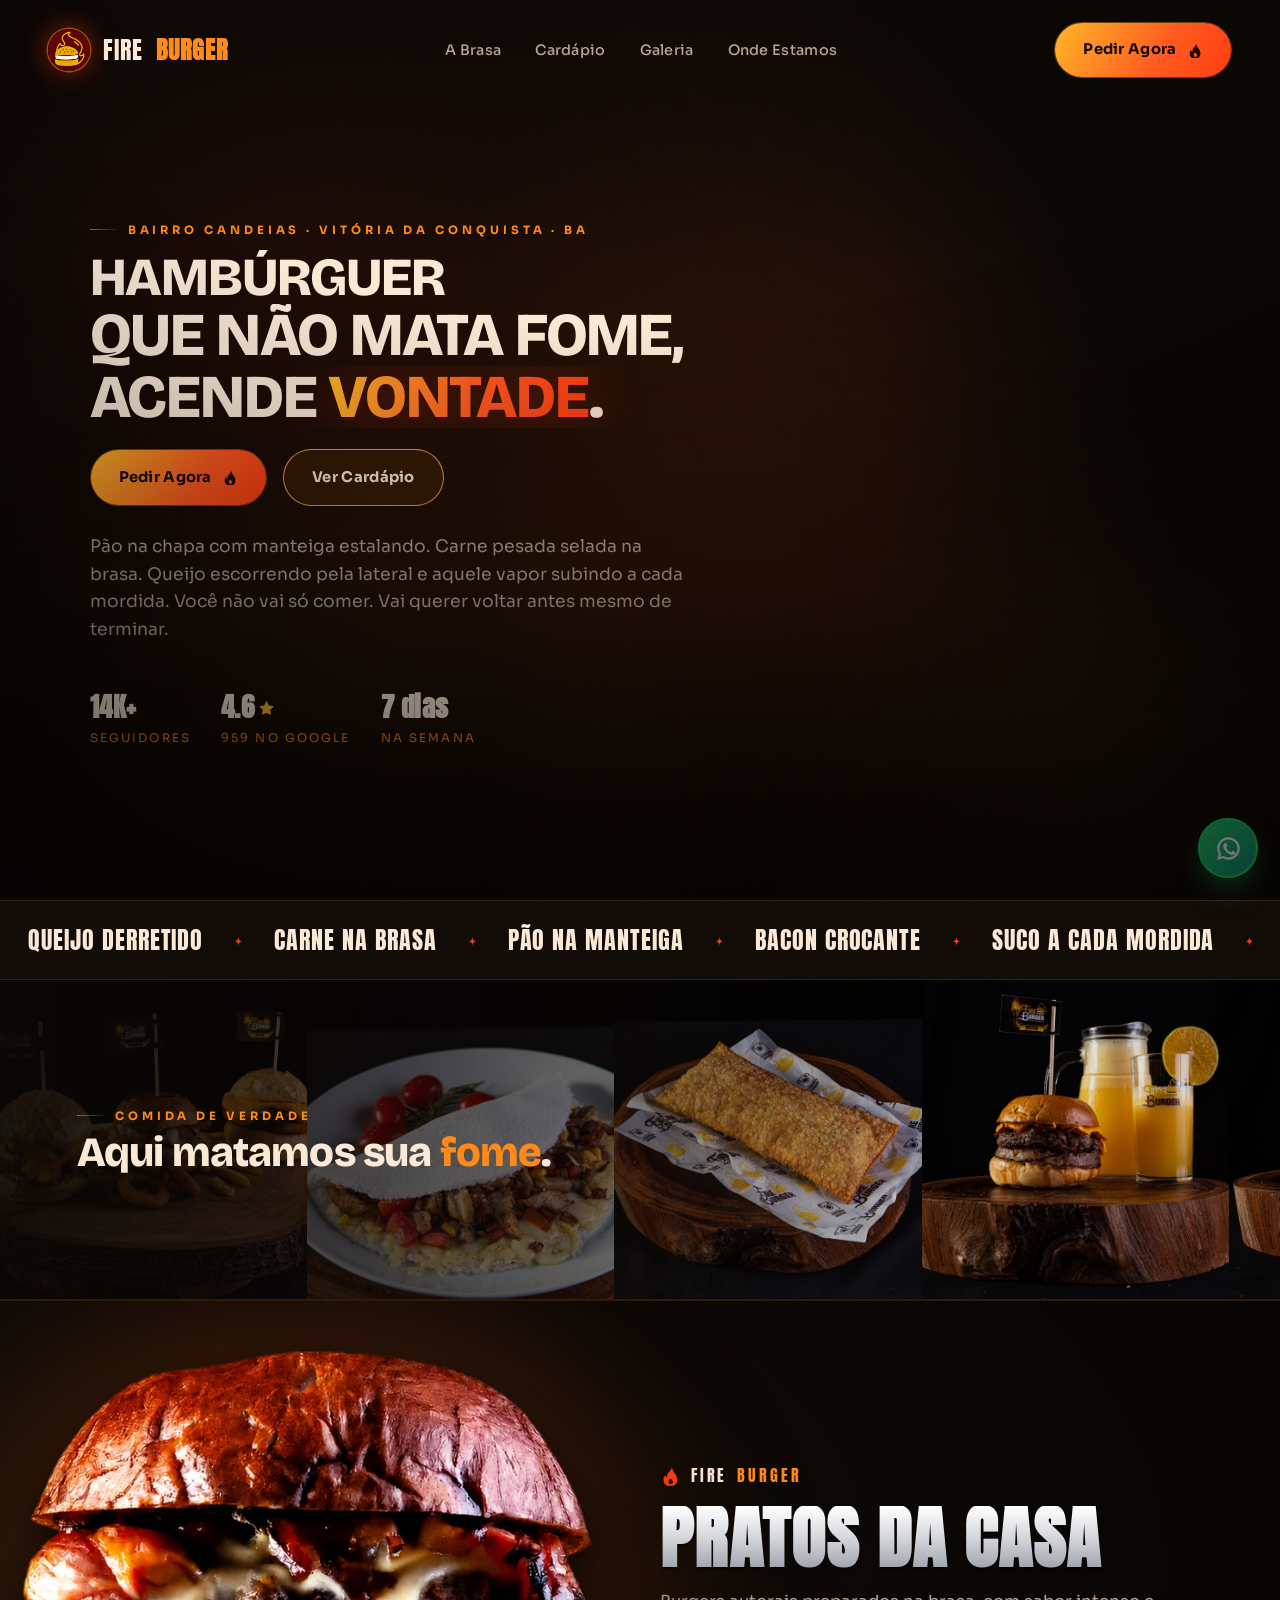
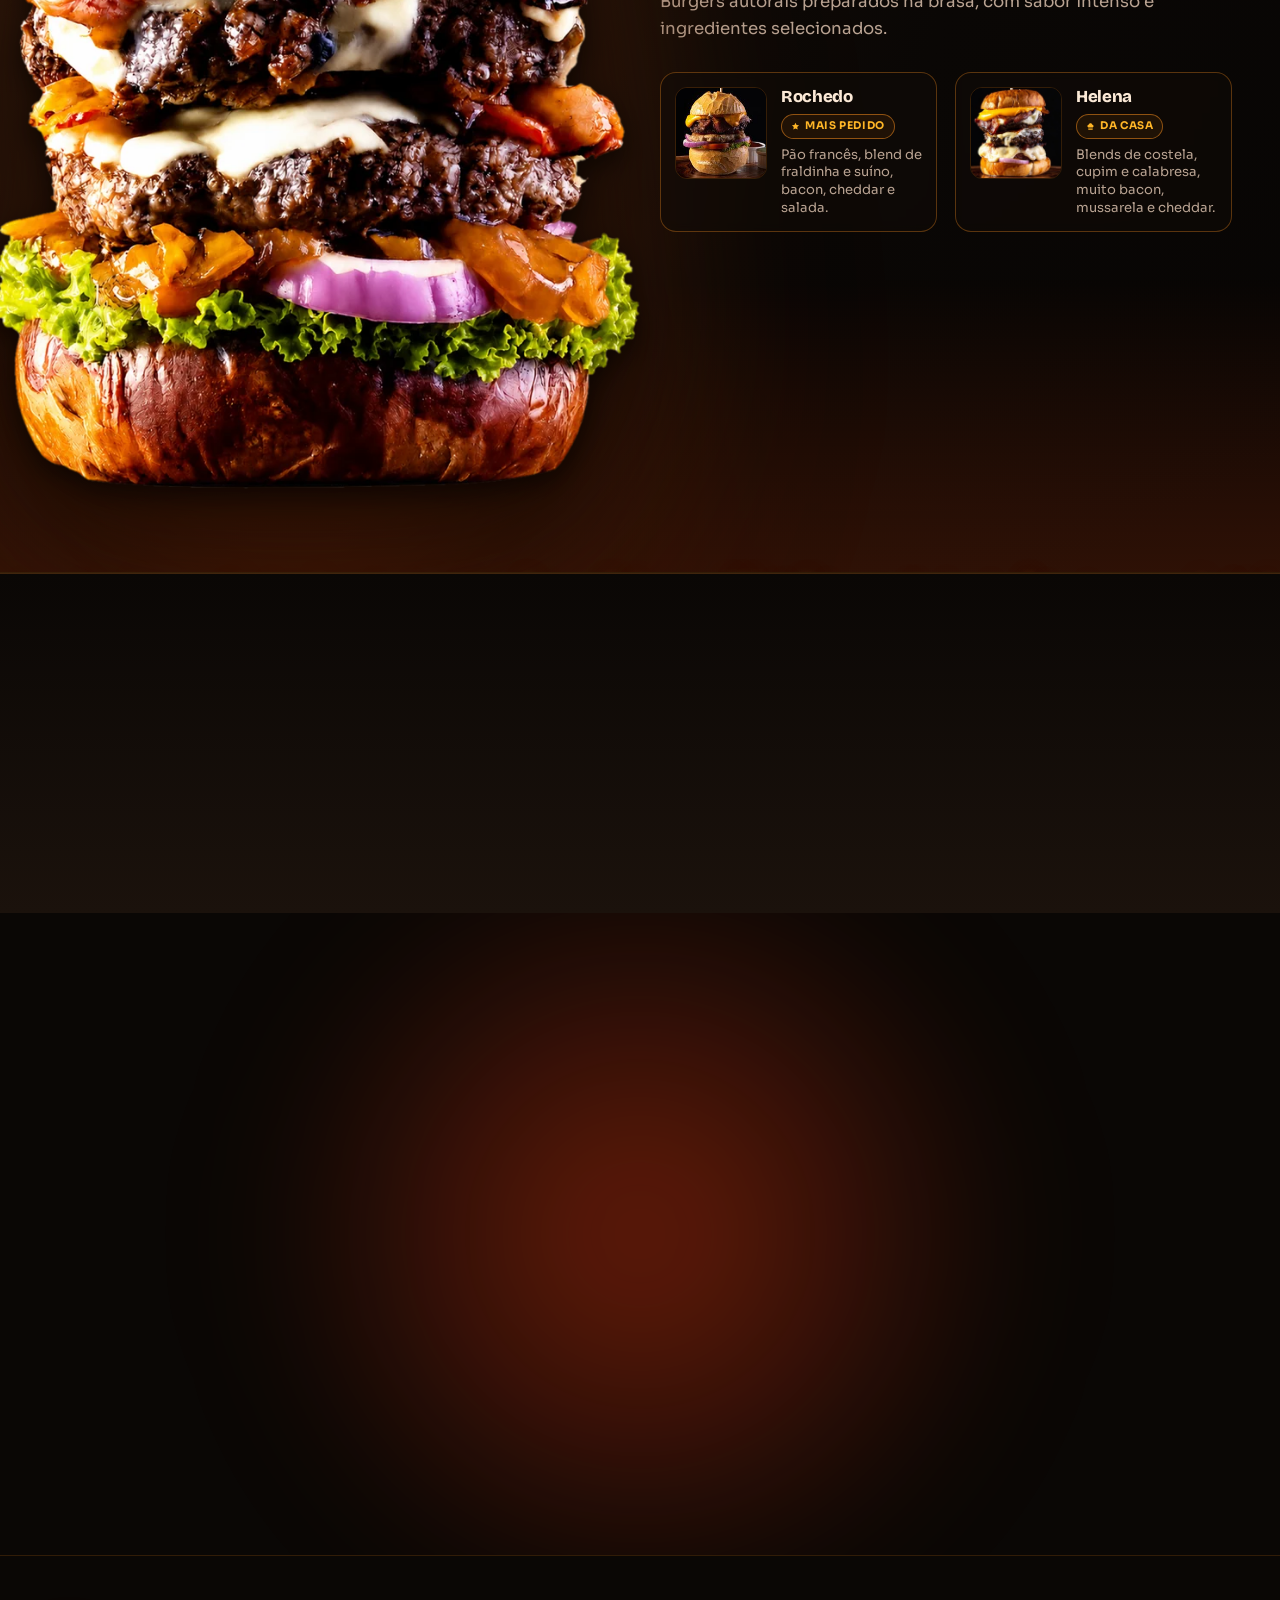
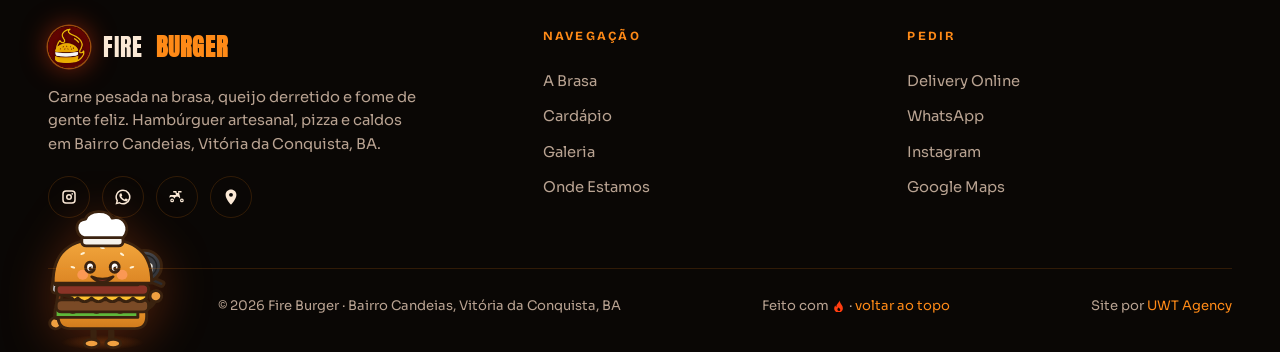
==== commit 44889c38: "Atualiza local (Bairro Candeias), horarios (almoco seg-sex + jantar diario) e 21.000+ apaixonados Co" ====
--- a/index.html
+++ b/index.html
@@ -3,10 +3,10 @@
 <head>
 <meta charset="UTF-8" />
 <meta name="viewport" content="width=device-width, initial-scale=1.0" />
-<title>Fire Burger · Hambúrguer Artesanal na Brasa · Candeias, Vitória da Conquista</title>
-<meta name="description" content="Carne pesada selada na brasa, queijo escorrendo e pão tostado na manteiga. Hambúrguer artesanal, pizza e caldos em Candeias, Vitória da Conquista. Peça agora, a fome não espera." />
+<title>Fire Burger · Hambúrguer Artesanal na Brasa · Bairro Candeias, Vitória da Conquista</title>
+<meta name="description" content="Carne pesada selada na brasa, queijo escorrendo e pão tostado na manteiga. Hambúrguer artesanal, pizza e caldos em Bairro Candeias, Vitória da Conquista. Peça agora, a fome não espera." />
 <meta property="og:title" content="Fire Burger · Hambúrguer que não mata fome, acende vontade." />
-<meta property="og:description" content="Carne na brasa, queijo derretido, cada mordida soltando vapor. Candeias, Vitória da Conquista BA." />
+<meta property="og:description" content="Carne na brasa, queijo derretido, cada mordida soltando vapor. Bairro Candeias, Vitória da Conquista BA." />
 <meta property="og:type" content="restaurant" />
 <meta property="og:url" content="https://fireburguer.com.br/" />
 <meta property="og:image" content="https://fireburguer.com.br/logo-fire-burger-perfil-1024.png" />
@@ -15,13 +15,13 @@
 <meta property="og:locale" content="pt_BR" />
 <meta property="og:site_name" content="Fire Burger" />
 <meta name="twitter:card" content="summary_large_image" />
-<meta name="twitter:title" content="Fire Burger · Hambúrguer Artesanal na Brasa · Candeias, VCA" />
-<meta name="twitter:description" content="Carne na brasa, queijo derretido, delivery em Candeias, Vitória da Conquista BA. Peça agora." />
+<meta name="twitter:title" content="Fire Burger · Hambúrguer Artesanal na Brasa · Bairro Candeias, VCA" />
+<meta name="twitter:description" content="Carne na brasa, queijo derretido, delivery em Bairro Candeias, Vitória da Conquista BA. Peça agora." />
 <meta name="twitter:image" content="https://fireburguer.com.br/logo-fire-burger-perfil-1024.png" />
 <meta name="robots" content="index, follow" />
 <meta name="keywords" content="hamburgueria Candeias, hamburguer artesanal Vitória da Conquista, hamburguer na brasa VCA, hamburgueria delivery Candeias BA, lanche Candeias, hamburguer artesanal Candeias, Fire Burger, pizza Candeias, caldo Candeias, hamburgueria VCA" />
 <meta name="geo.region" content="BR-BA" />
-<meta name="geo.placename" content="Candeias, Vitória da Conquista" />
+<meta name="geo.placename" content="Bairro Candeias, Vitória da Conquista" />
 <meta name="geo.position" content="-14.857;-40.838" />
 <meta name="ICBM" content="-14.857, -40.838" />
 <link rel="canonical" href="https://fireburguer.com.br/" />
@@ -84,7 +84,7 @@
   <div class="wrap">
     <div class="hero-grid">
       <div class="hero-copy">
-        <span class="eyebrow">Candeias · Vitória da Conquista · BA</span>
+        <span class="eyebrow">Bairro Candeias · Vitória da Conquista · BA</span>
         <h1>
           <span class="line"><span>HAMBÚRGUER</span></span>
           <span class="line"><span>QUE NÃO MATA FOME,</span></span>
@@ -200,7 +200,7 @@
 <section class="stats sec-pad">
   <div class="wrap">
     <div class="stats-grid">
-      <div class="stat reveal"><div class="num" data-count="14000" data-suffix="+">0</div><div class="lbl">Apaixonados</div></div>
+      <div class="stat reveal"><div class="num" data-count="21000" data-suffix="+">0</div><div class="lbl">Apaixonados</div></div>
       <div class="stat reveal d1"><div class="num" data-count="50" data-suffix="+">0</div><div class="lbl">Delícias no menu</div></div>
       <div class="stat reveal d2"><div class="num" data-count="4.6" data-dec="1">0</div><div class="lbl">Nota média <svg class="svgi" style="width:.9em;height:.9em;color:var(--amber);vertical-align:-.1em"><use href="#ic-star"/></svg></div></div>
       <div class="stat reveal d3"><div class="num" data-count="7" data-suffix=" dias">0</div><div class="lbl">Aberto na semana</div></div>
@@ -226,7 +226,7 @@
     <div class="foot-grid">
       <div class="foot-brand">
         <a href="index.html" class="brand"><img class="brand-logo" src="logo%20fire%20burguer.jpeg" alt="Fire Burger" width="42" height="42" loading="lazy" decoding="async" />FIRE<b>BURGER</b></a>
-        <p>Carne pesada na brasa, queijo derretido e fome de gente feliz. Hambúrguer artesanal, pizza e caldos em Candeias, Vitória da Conquista, BA.</p>
+        <p>Carne pesada na brasa, queijo derretido e fome de gente feliz. Hambúrguer artesanal, pizza e caldos em Bairro Candeias, Vitória da Conquista, BA.</p>
         <div class="foot-soc">
           <a href="https://www.instagram.com/fireburger.candeias/" target="_blank" rel="noopener" aria-label="Instagram"><svg class="svgi"><use href="#ic-instagram"/></svg></a>
           <a href="https://wa.me/5577999914216" target="_blank" rel="noopener" aria-label="WhatsApp"><svg class="svgi"><use href="#ic-whatsapp"/></svg></a>
@@ -250,7 +250,7 @@
       </div>
     </div>
     <div class="foot-bot">
-      <span>© 2026 Fire Burger · Candeias, Vitória da Conquista, BA</span>
+      <span>© 2026 Fire Burger · Bairro Candeias, Vitória da Conquista, BA</span>
       <span>Feito com <svg class="svgi"><use href="#ic-fire"/></svg> · <a href="#top">voltar ao topo</a></span>
       <span>Site por <a href="https://uwtool.com.br" target="_blank" rel="noopener">UWT Agency</a></span>
     </div>
@@ -264,7 +264,7 @@
   "@type": "Restaurant",
   "name": "Fire Burger",
   "alternateName": ["Fire Burguer", "Fire Burger Candeias"],
-  "description": "Hambúrguer artesanal na brasa, pizza e caldos em Candeias, Vitória da Conquista BA. Carne pesada selada na brasa, queijo escorrendo e pão tostado na manteiga.",
+  "description": "Hambúrguer artesanal na brasa, pizza e caldos em Bairro Candeias, Vitória da Conquista BA. Carne pesada selada na brasa, queijo escorrendo e pão tostado na manteiga.",
   "url": "https://fireburguer.com.br/",
   "logo": "https://fireburguer.com.br/logo-fire-burger-perfil-1024.png",
   "image": "https://fireburguer.com.br/logo-fire-burger-perfil-1024.png",
@@ -288,21 +288,15 @@
   "openingHoursSpecification": [
     {
       "@type": "OpeningHoursSpecification",
-      "dayOfWeek": ["Monday", "Tuesday", "Wednesday", "Thursday"],
-      "opens": "18:00",
-      "closes": "23:30"
+      "dayOfWeek": ["Monday", "Tuesday", "Wednesday", "Thursday", "Friday"],
+      "opens": "11:30",
+      "closes": "14:30"
     },
     {
       "@type": "OpeningHoursSpecification",
-      "dayOfWeek": ["Friday", "Saturday"],
-      "opens": "18:00",
+      "dayOfWeek": ["Monday", "Tuesday", "Wednesday", "Thursday", "Friday", "Saturday", "Sunday"],
+      "opens": "17:00",
       "closes": "00:00"
-    },
-    {
-      "@type": "OpeningHoursSpecification",
-      "dayOfWeek": "Sunday",
-      "opens": "18:00",
-      "closes": "23:00"
     }
   ],
   "sameAs": [
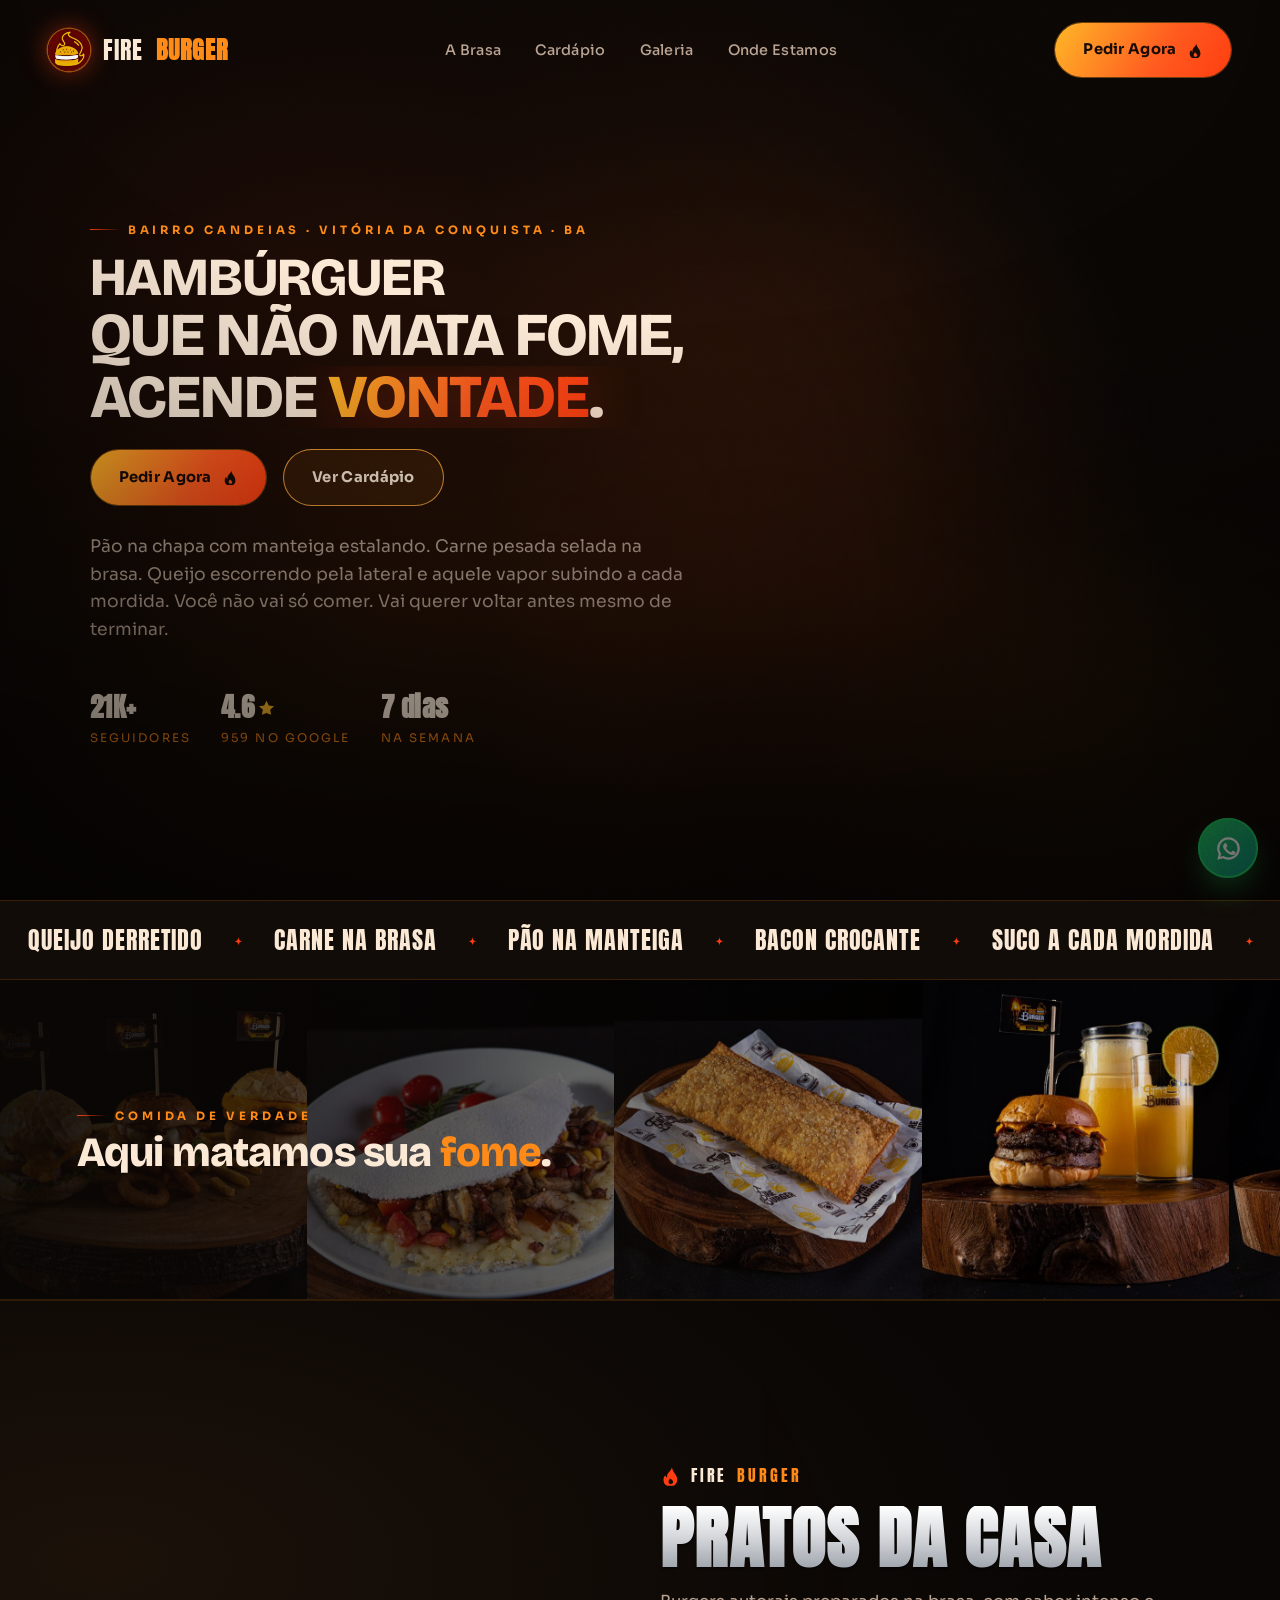
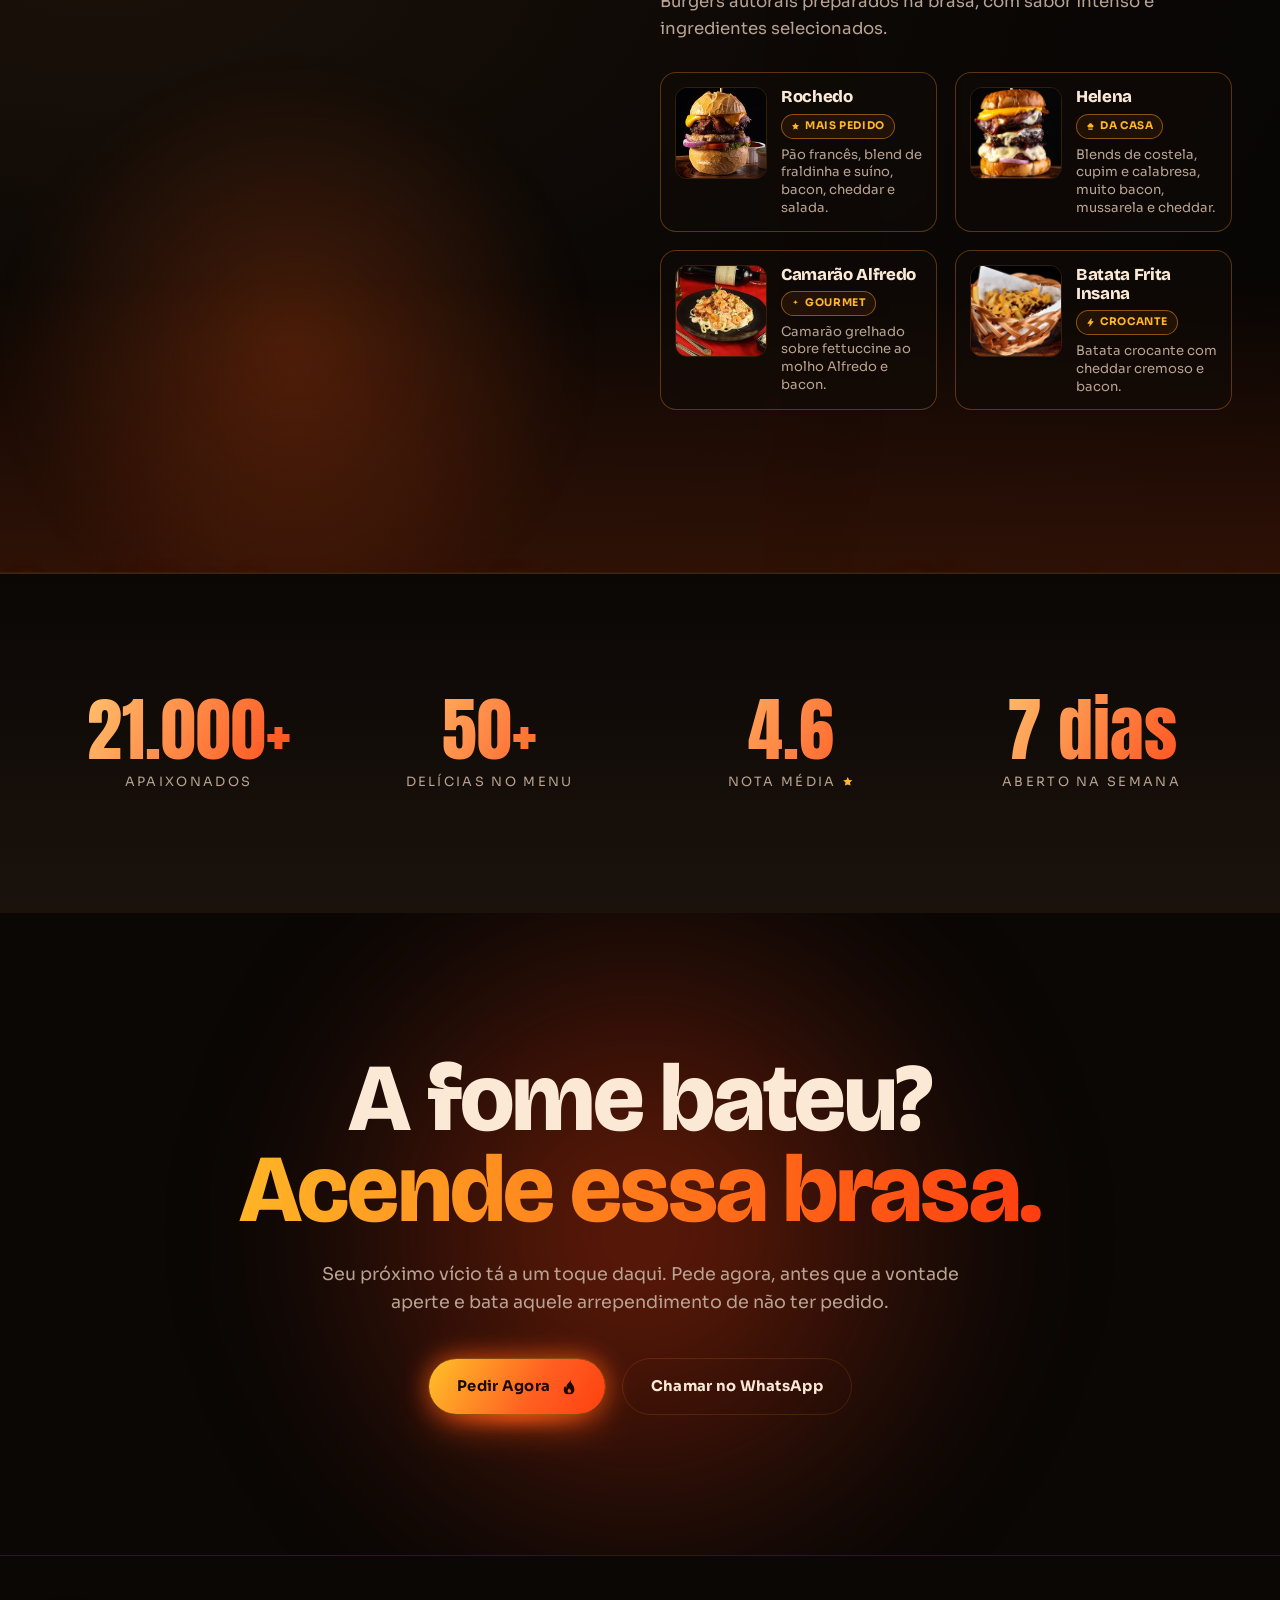
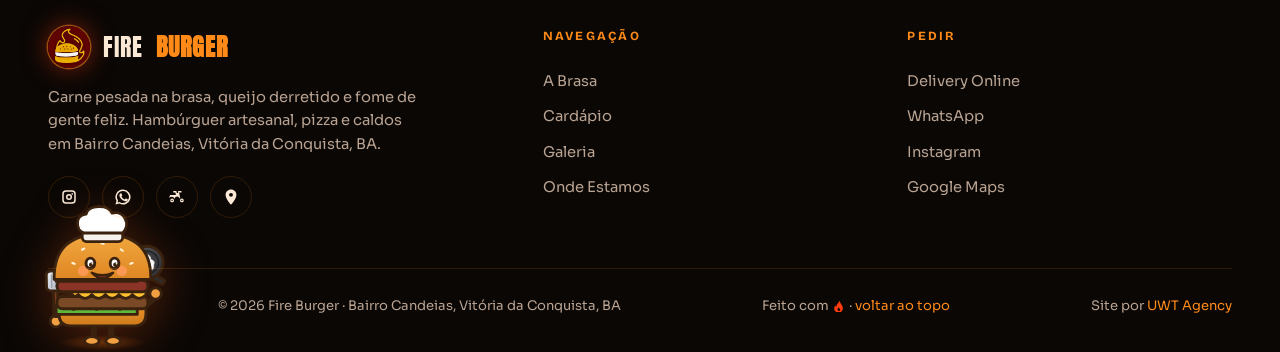
==== commit 0b7d4d68: "Atualiza seguidores no hero para 21K+ Co-Authored-By: Claude Opus 4.8 <noreply@anthropic.com>" ====
--- a/index.html
+++ b/index.html
@@ -96,7 +96,7 @@
         </div>
         <p class="lead">Pão na chapa com manteiga estalando. Carne pesada selada na brasa. Queijo escorrendo pela lateral e aquele vapor subindo a cada mordida. Você não vai só comer. Vai querer voltar antes mesmo de terminar.</p>
         <div class="hero-meta">
-          <div class="m"><b>14K+</b><span>Seguidores</span></div>
+          <div class="m"><b>21K+</b><span>Seguidores</span></div>
           <div class="m"><b>4.6<svg class="svgi star-suffix"><use href="#ic-star"/></svg></b><span>959 no Google</span></div>
           <div class="m"><b>7 dias</b><span>Na Semana</span></div>
         </div>
